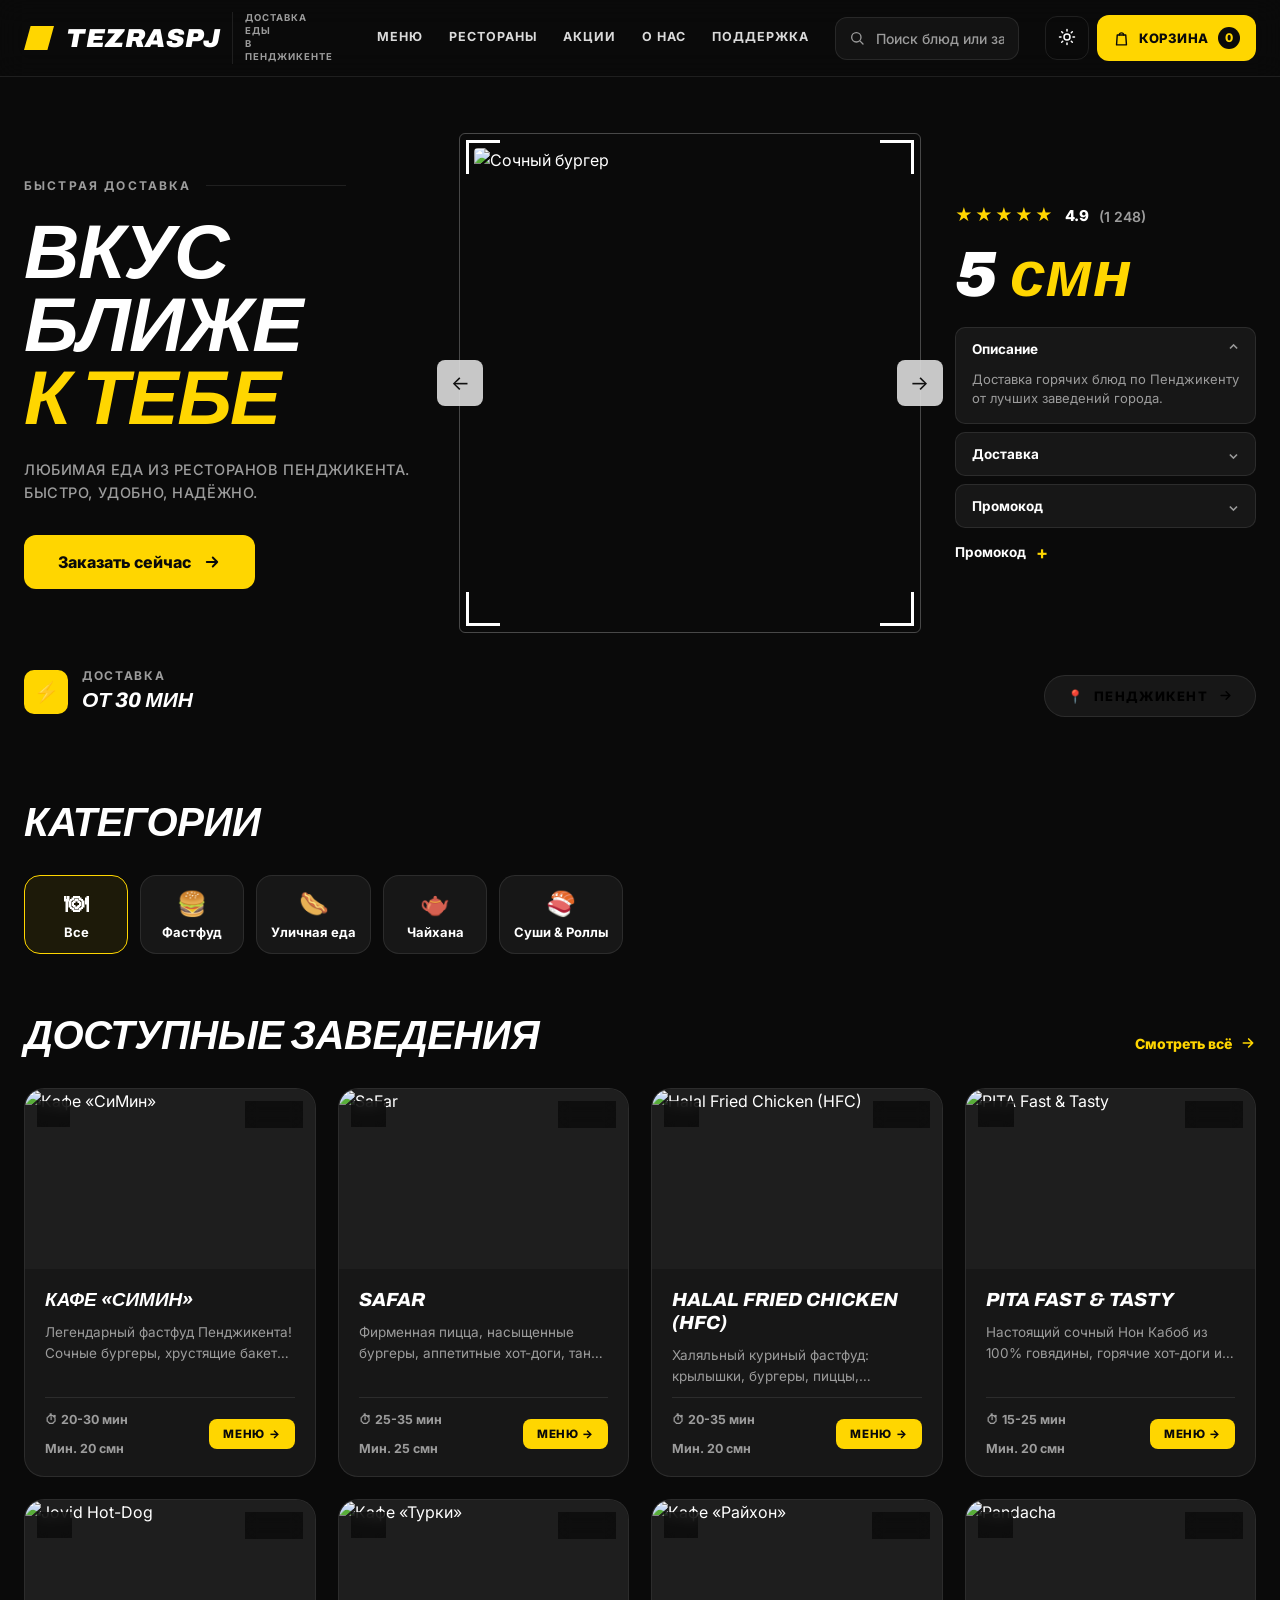
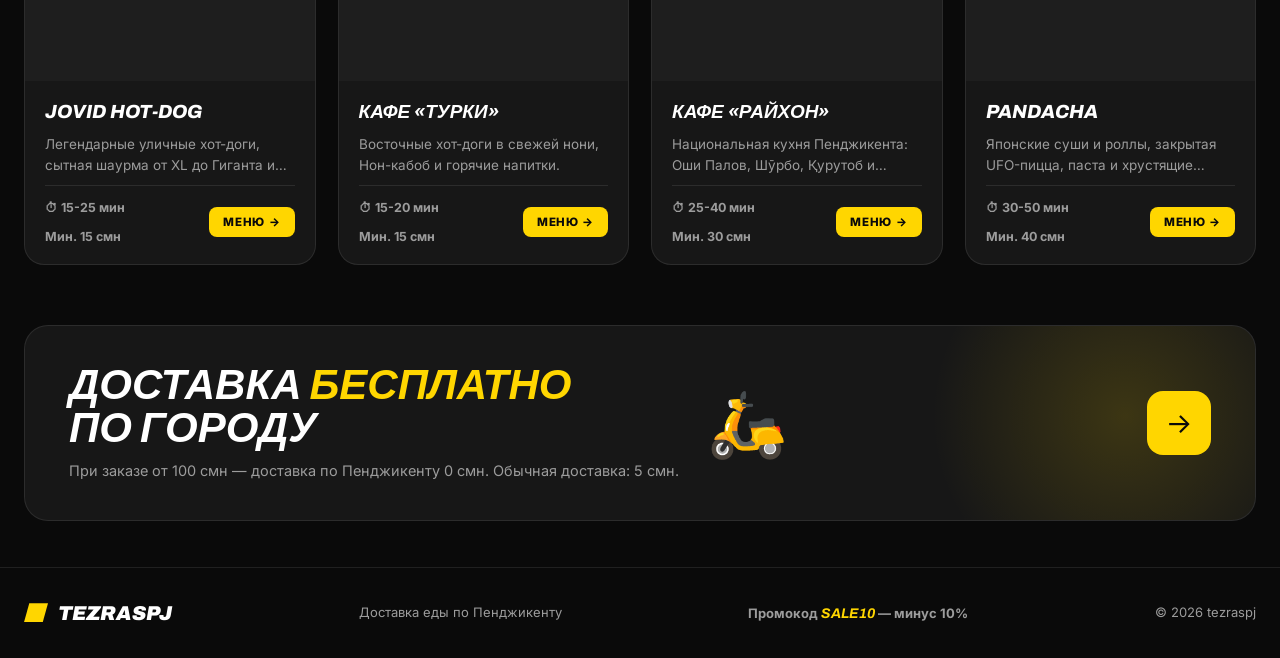
==== public/index.html @ b166ec2a "tezraspj: delivery site (Panjakent), NIMA-style design, cart and WhatsApp checkout" ====
<!DOCTYPE html>
<html lang="ru" class="dark">
<head>
  <meta charset="UTF-8">
  <meta name="viewport" content="width=device-width, initial-scale=1.0">
  <meta name="theme-color" content="#0A0A0A">
  <meta name="description" content="tezraspj — доставка еды в Пенджикенте: фастфуд, шаурма, чайхана, суши. Быстрая доставка на дом.">
  <title>tezraspj — Доставка еды в Пенджикенте</title>
  <link rel="icon" href='data:image/svg+xml,<svg xmlns="http://www.w3.org/2000/svg" viewBox="0 0 100 100"><text y=".9em" font-size="90">🍔</text></svg>'>
  <link rel="preconnect" href="https://fonts.googleapis.com">
  <link rel="preconnect" href="https://fonts.gstatic.com" crossorigin>
  <link href="https://fonts.googleapis.com/css2?family=Archivo:ital,wght@0,600;0,700;1,700;1,800;1,900&family=Inter:wght@400;500;600;700;800&display=swap" rel="stylesheet">
  <style>
    *, *::before, *::after { box-sizing: border-box; margin: 0; padding: 0; }

    :root {
      --bg: #0A0A0A;
      --surface: #131313;
      --card: #171717;
      --card-2: #1E1E1E;
      --text: #FFFFFF;
      --muted: #9C9C9C;
      --line: rgba(255, 255, 255, .09);
      --yellow: #FFD600;
      --yellow-ink: #0A0A0A;
      --header-bg: rgba(10, 10, 10, .9);
      --font-d: 'Archivo', sans-serif;
      --font-b: 'Inter', sans-serif;
      --shadow: 0 24px 50px -30px rgba(0, 0, 0, .9);
    }
    html:not(.dark) {
      --bg: #F2F2F0;
      --surface: #FFFFFF;
      --card: #FFFFFF;
      --card-2: #F4F4F2;
      --text: #0D0D0D;
      --muted: #6A6A6A;
      --line: rgba(10, 10, 10, .12);
      --header-bg: rgba(242, 242, 240, .92);
      --shadow: 0 24px 50px -34px rgba(0, 0, 0, .35);
    }

    html { scroll-behavior: smooth; }
    body {
      background: var(--bg);
      color: var(--text);
      font-family: var(--font-b);
      line-height: 1.5;
      min-height: 100dvh;
      padding-bottom: 76px;
      transition: background-color .3s, color .3s;
    }
    @media (min-width: 761px) { body { padding-bottom: 0; } }
    img { display: block; max-width: 100%; }
    button { font-family: inherit; }
    a { color: inherit; text-decoration: none; }
    .hidden { display: none !important; }
    .container { max-width: 1280px; margin: 0 auto; padding: 0 24px; }
    .no-scrollbar::-webkit-scrollbar { display: none; }
    .no-scrollbar { -ms-overflow-style: none; scrollbar-width: none; }

    @keyframes fadeUp { from { opacity: 0; transform: translateY(16px); } to { opacity: 1; transform: none; } }
    @keyframes bump { 0% { transform: scale(1); } 40% { transform: scale(1.35); } 100% { transform: scale(1); } }
    @keyframes glow { 0%, 100% { opacity: .55; } 50% { opacity: 1; } }
    .anim { animation: fadeUp .5s ease both; animation-delay: var(--d, 0ms); }
    .badge.bump { animation: bump .35s; }
    @media (prefers-reduced-motion: reduce) {
      * { animation: none !important; transition: none !important; }
      html { scroll-behavior: auto; }
    }

    .disp {
      font-family: var(--font-d);
      font-style: italic;
      font-weight: 900;
      text-transform: uppercase;
      letter-spacing: -.02em;
      line-height: .95;
    }
    .yl { color: var(--yellow); }

    /* ---------- Header ---------- */
    .header {
      position: sticky; top: 0; z-index: 40;
      background: var(--header-bg);
      backdrop-filter: blur(14px);
      -webkit-backdrop-filter: blur(14px);
      border-bottom: 1px solid var(--line);
    }
    .header__inner { display: flex; align-items: center; gap: 26px; height: 76px; }
    .logo { display: flex; align-items: center; gap: 12px; cursor: pointer; user-select: none; }
    .logo__mark {
      width: 30px; height: 24px; background: var(--yellow);
      clip-path: polygon(22% 0, 100% 0, 78% 100%, 0 100%);
      flex-shrink: 0;
    }
    .logo__name {
      font-family: var(--font-d); font-style: italic; font-weight: 900;
      font-size: 26px; letter-spacing: .02em; text-transform: uppercase; line-height: 1;
    }
    .logo__tag {
      border-left: 1px solid var(--line); padding-left: 12px;
      font-size: 9.5px; font-weight: 700; text-transform: uppercase;
      letter-spacing: .1em; color: var(--muted); line-height: 1.35; max-width: 130px;
    }
    .nav { display: flex; gap: 26px; margin-left: 18px; }
    .nav a {
      font-size: 12.5px; font-weight: 700; text-transform: uppercase;
      letter-spacing: .08em; color: var(--text); opacity: .85;
      padding: 6px 0; border-bottom: 2px solid transparent; transition: .2s;
      white-space: nowrap;
    }
    .nav a:hover { opacity: 1; color: var(--yellow); border-color: var(--yellow); }
    .header__actions { display: flex; gap: 8px; align-items: center; margin-left: auto; }
    .icon-btn {
      width: 44px; height: 44px; border-radius: 12px;
      background: transparent; border: 1px solid var(--line);
      color: var(--text); display: grid; place-items: center;
      cursor: pointer; transition: border-color .2s, transform .15s, background .2s;
      position: relative;
    }
    .icon-btn:hover { border-color: var(--yellow); }
    .icon-btn:active { transform: scale(.94); }
    .cart-btn {
      display: flex; align-items: center; gap: 9px;
      padding: 12px 16px; border: none; border-radius: 12px;
      background: var(--yellow); color: var(--yellow-ink);
      font: 800 13px var(--font-b); text-transform: uppercase; letter-spacing: .04em;
      cursor: pointer; transition: filter .2s, transform .15s;
    }
    .cart-btn:hover { filter: brightness(1.06); }
    .cart-btn:active { transform: scale(.97); }
    .badge {
      min-width: 22px; height: 22px; padding: 0 6px;
      background: var(--yellow-ink); color: var(--yellow); border-radius: 999px;
      font: 800 12px/22px var(--font-b); text-align: center;
    }
    html:not(.dark) .badge { background: #0A0A0A; color: var(--yellow); }

    .search { position: relative; width: 250px; }
    .search svg { position: absolute; left: 14px; top: 50%; transform: translateY(-50%); color: var(--muted); pointer-events: none; }
    .search input {
      width: 100%; padding: 12px 14px 12px 40px;
      background: var(--surface); border: 1px solid var(--line);
      border-radius: 12px; color: var(--text); font: 500 14px var(--font-b);
      transition: border-color .2s;
    }
    .search input::placeholder { color: var(--muted); }
    .search input:focus { outline: none; border-color: var(--yellow); }

    /* ---------- Hero ---------- */
    .hero { position: relative; padding: 56px 0 30px; overflow: hidden; }
    .hero__grid {
      display: grid; grid-template-columns: 1fr 1.15fr .75fr;
      gap: 34px; align-items: center;
    }
    .hero__label {
      display: flex; align-items: center; gap: 14px;
      font-size: 12px; font-weight: 700; text-transform: uppercase;
      letter-spacing: .18em; color: var(--muted); margin-bottom: 22px;
    }
    .hero__label::after { content: ''; flex: 1; height: 1px; background: var(--line); max-width: 140px; }
    .hero h1 { font-size: clamp(44px, 6vw, 84px); margin-bottom: 22px; }
    .hero__sub {
      color: var(--muted); font-size: 14.5px; font-weight: 500;
      text-transform: uppercase; letter-spacing: .04em; max-width: 420px; line-height: 1.65;
    }
    .btn-main {
      display: inline-flex; align-items: center; gap: 12px;
      margin-top: 30px; padding: 17px 34px; border: none; border-radius: 12px;
      background: var(--yellow); color: var(--yellow-ink);
      font: 800 16px var(--font-b); cursor: pointer;
      transition: filter .2s, transform .15s, gap .2s;
    }
    .btn-main:hover { filter: brightness(1.06); gap: 18px; }
    .btn-main:active { transform: scale(.97); }

    .hero__visual { position: relative; }
    .hero__frame {
      position: relative; border: 1px solid rgba(255, 255, 255, .25);
      border-radius: 6px; padding: 14px;
    }
    html:not(.dark) .hero__frame { border-color: rgba(0, 0, 0, .25); }
    .hero__frame img {
      width: 100%; height: clamp(300px, 42vw, 470px); object-fit: cover;
      border-radius: 4px;
    }
    .hero__frame::before, .hero__frame::after,
    .hero__cross::before, .hero__cross::after {
      content: ''; position: absolute; width: 34px; height: 34px; z-index: 2;
      border: 3px solid #fff;
    }
    .hero__frame::before { top: 6px; left: 6px; border-right: none; border-bottom: none; }
    .hero__frame::after { top: 6px; right: 6px; border-left: none; border-bottom: none; }
    .hero__cross::before { bottom: 6px; left: 6px; border-right: none; border-top: none; }
    .hero__cross::after { bottom: 6px; right: 6px; border-left: none; border-top: none; }
    .hero__arrow {
      position: absolute; top: 50%; transform: translateY(-50%); z-index: 3;
      width: 46px; height: 46px; border-radius: 8px; border: none;
      background: rgba(220, 220, 220, .9); color: #111; font-size: 20px;
      cursor: pointer; display: grid; place-items: center; transition: background .2s;
    }
    .hero__arrow:hover { background: #fff; }
    .hero__arrow.left { left: -23px; }
    .hero__arrow.right { right: -23px; }

    .hero__side { display: flex; flex-direction: column; gap: 14px; }
    .stars { display: flex; align-items: center; gap: 10px; font-weight: 800; font-size: 15px; }
    .stars .s { color: var(--yellow); letter-spacing: 2px; font-size: 17px; }
    .stars .muted { color: var(--muted); font-weight: 600; font-size: 14px; }
    .hero__price { font-family: var(--font-d); font-style: italic; font-weight: 900; font-size: clamp(44px, 5vw, 64px); line-height: 1; }
    .acc { display: flex; flex-direction: column; gap: 8px; margin-top: 6px; }
    .acc details {
      background: var(--card); border: 1px solid var(--line);
      border-radius: 10px; overflow: hidden;
    }
    .acc summary {
      list-style: none; cursor: pointer; padding: 13px 16px;
      font: 700 13.5px var(--font-b); display: flex; justify-content: space-between; align-items: center;
    }
    .acc summary::-webkit-details-marker { display: none; }
    .acc summary::after { content: '⌄'; color: var(--muted); transition: transform .2s; }
    .acc details[open] summary::after { transform: rotate(180deg); }
    .acc details p { padding: 0 16px 14px; color: var(--muted); font-size: 13px; }
    .acc__compare { font: 700 13.5px var(--font-b); display: flex; gap: 10px; align-items: center; color: var(--text); }
    .acc__compare span { color: var(--yellow); font-size: 18px; }

    .hero__meta {
      display: flex; justify-content: space-between; align-items: flex-end;
      gap: 24px; margin-top: 34px; flex-wrap: wrap;
    }
    .hero__delivery { display: flex; align-items: center; gap: 14px; }
    .hero__delivery .bolt {
      width: 44px; height: 44px; border-radius: 10px; background: var(--yellow);
      color: var(--yellow-ink); display: grid; place-items: center; font-size: 20px;
    }
    .hero__delivery b { display: block; font-size: 12px; letter-spacing: .14em; text-transform: uppercase; color: var(--muted); }
    .hero__delivery strong { font-family: var(--font-d); font-style: italic; font-weight: 800; font-size: 21px; text-transform: uppercase; }
    .hero__place {
      display: inline-flex; align-items: center; gap: 10px;
      background: var(--card); border: 1px solid var(--line); border-radius: 999px;
      padding: 12px 22px; font: 800 13px var(--font-b); text-transform: uppercase; letter-spacing: .1em;
      cursor: pointer; transition: border-color .2s;
    }
    .hero__place:hover { border-color: var(--yellow); }
    .hero__place .pin { color: var(--yellow); }

    /* ---------- Section head & chips ---------- */
    .sec-head { display: flex; align-items: baseline; gap: 16px; margin: 46px 0 22px; }
    .sec-head h2 { font-family: var(--font-d); font-style: italic; font-weight: 900; font-size: clamp(26px, 3.4vw, 40px); text-transform: uppercase; letter-spacing: -.01em; }
    .sec-head__all {
      margin-left: auto; color: var(--yellow); font: 800 14px var(--font-b);
      display: inline-flex; gap: 8px; align-items: center; cursor: pointer;
      background: none; border: none; transition: gap .2s;
    }
    .sec-head__all:hover { gap: 14px; }

    .chips { display: flex; gap: 12px; overflow-x: auto; padding-bottom: 6px; margin-bottom: 28px; }
    .chip {
      display: flex; flex-direction: column; align-items: center; gap: 8px;
      min-width: 104px; padding: 16px 14px 13px; border-radius: 16px;
      border: 1.5px solid var(--line); background: var(--card);
      color: var(--text); font: 700 13px var(--font-b);
      white-space: nowrap; cursor: pointer; transition: .2s;
    }
    .chip .ico { font-size: 24px; line-height: 1; filter: grayscale(.2); }
    .chip:hover { border-color: rgba(255, 214, 0, .55); }
    .chip.active { border-color: var(--yellow); background: rgba(255, 214, 0, .08); color: var(--text); }
    .chip.active .ico { filter: none; }

    /* ---------- Grids & cards ---------- */
    .grid {
      display: grid; grid-template-columns: repeat(auto-fill, minmax(280px, 1fr));
      gap: 22px; padding-bottom: 20px;
    }
    .rcard, .mcard {
      background: var(--card); border: 1px solid var(--line);
      border-radius: 20px; overflow: hidden; display: flex; flex-direction: column;
      transition: transform .3s, border-color .3s, box-shadow .3s;
    }
    .rcard { cursor: pointer; }
    .rcard:hover {
      transform: translateY(-6px); border-color: rgba(255, 214, 0, .5);
      box-shadow: var(--shadow);
    }
    .rcard__media { position: relative; aspect-ratio: 16 / 10; overflow: hidden; background: var(--card-2); }
    .rcard__media img { width: 100%; height: 100%; object-fit: cover; transition: transform .6s; }
    .rcard:hover .rcard__media img { transform: scale(1.06); }
    .rcard__index {
      position: absolute; top: 12px; left: 12px;
      background: rgba(10, 10, 10, .8); color: var(--yellow);
      font: 800 11px var(--font-b); padding: 6px 10px; border-radius: 8px;
      backdrop-filter: blur(6px);
    }
    .rcard__rating {
      position: absolute; top: 12px; right: 12px;
      background: rgba(10, 10, 10, .8); color: var(--yellow);
      backdrop-filter: blur(6px); padding: 6px 11px; border-radius: 999px;
      font: 800 12px var(--font-b);
    }
    .rcard__body { padding: 20px; display: flex; flex-direction: column; gap: 10px; flex: 1; }
    .rcard__body h3 { font-family: var(--font-d); font-style: italic; font-weight: 800; font-size: 19px; line-height: 1.2; text-transform: uppercase; }
    .rcard__body p {
      color: var(--muted); font-size: 13.5px; line-height: 1.55;
      display: -webkit-box; -webkit-line-clamp: 2; -webkit-box-orient: vertical; overflow: hidden;
    }
    .rcard__meta {
      margin-top: auto; display: flex; justify-content: space-between;
      align-items: center; gap: 10px; padding-top: 14px; border-top: 1px solid var(--line);
    }
    .rcard__facts { display: flex; gap: 14px; font: 700 12.5px var(--font-b); color: var(--muted); flex-wrap: wrap; }
    .rcard__cta {
      color: var(--yellow-ink); background: var(--yellow);
      font: 800 11.5px var(--font-b); text-transform: uppercase; letter-spacing: .06em;
      padding: 8px 14px; border-radius: 8px; white-space: nowrap;
    }

    /* ---------- Menu view ---------- */
    .back-btn {
      display: inline-flex; gap: 8px; align-items: center;
      background: none; border: none; padding: 26px 0 6px;
      color: var(--yellow); font: 800 13px var(--font-b);
      text-transform: uppercase; letter-spacing: .08em; cursor: pointer; transition: gap .2s;
    }
    .back-btn:hover { gap: 14px; }
    .rhead {
      display: flex; gap: 24px; align-items: center;
      background: var(--card); border: 1px solid var(--line);
      border-radius: 22px; padding: 24px; margin: 16px 0 28px;
    }
    .rhead img { width: 120px; height: 120px; object-fit: cover; border-radius: 16px; flex-shrink: 0; }
    .rhead__label { font: 800 10.5px var(--font-b); text-transform: uppercase; letter-spacing: .18em; color: var(--yellow); }
    .rhead h1 {
      font-family: var(--font-d); font-style: italic; font-weight: 900;
      font-size: clamp(24px, 3.4vw, 40px); text-transform: uppercase;
      margin: 8px 0; line-height: 1.05;
    }
    .rhead p { color: var(--muted); font-size: 14px; max-width: 640px; }
    .rhead__stats { display: flex; gap: 18px; margin-top: 13px; font: 700 13px var(--font-b); color: var(--muted); flex-wrap: wrap; }
    .rhead__stats .star { color: var(--yellow); }

    .mcard__media { aspect-ratio: 4 / 3; overflow: hidden; background: var(--card-2); position: relative; }
    .mcard__media img { width: 100%; height: 100%; object-fit: cover; transition: transform .6s; }
    .mcard:hover .mcard__media img { transform: scale(1.05); }
    .mcard:hover { border-color: rgba(255, 214, 0, .45); }
    .mcard__body { padding: 18px; display: flex; flex-direction: column; gap: 8px; flex: 1; }
    .mcard__body h4 { font: 800 16px/1.3 var(--font-b); }
    .mcard__body > p {
      color: var(--muted); font-size: 13px;
      display: -webkit-box; -webkit-line-clamp: 2; -webkit-box-orient: vertical; overflow: hidden;
    }
    .mcard__row {
      margin-top: auto; display: flex; justify-content: space-between;
      align-items: center; gap: 10px; padding-top: 13px; border-top: 1px solid var(--line);
    }
    .price { font-family: var(--font-d); font-style: italic; font-weight: 900; font-size: 22px; }
    .price i { font-style: normal; font: 700 12px var(--font-b); color: var(--muted); margin-left: 4px; text-transform: lowercase; }
    .btn-add {
      background: var(--yellow); border: none; color: var(--yellow-ink);
      width: 40px; height: 40px; border-radius: 10px;
      font: 800 22px/1 var(--font-b); cursor: pointer; transition: .2s;
      display: grid; place-items: center;
    }
    .btn-add:hover { filter: brightness(1.08); transform: translateY(-2px); }
    .btn-add:active { transform: scale(.94); }

    .empty { grid-column: 1 / -1; text-align: center; padding: 64px 20px; color: var(--muted); }
    .empty span { font-size: 38px; }
    .empty p { font: 800 17px var(--font-b); color: var(--text); margin-top: 10px; }
    .empty small { font-size: 13.5px; }

    /* ---------- Free delivery banner ---------- */
    .free {
      position: relative; overflow: hidden; margin: 40px 0 10px;
      background: var(--card); border: 1px solid var(--line); border-radius: 24px;
      display: flex; align-items: center; gap: 28px;
      padding: 38px 44px;
    }
    .free::after {
      content: ''; position: absolute; right: -80px; top: -120px;
      width: 420px; height: 420px; border-radius: 50%;
      background: radial-gradient(circle, rgba(255, 214, 0, .16), transparent 65%);
      pointer-events: none;
    }
    .free__text { position: relative; z-index: 1; }
    .free__text h3 { font-family: var(--font-d); font-style: italic; font-weight: 900; font-size: clamp(26px, 3.6vw, 42px); text-transform: uppercase; line-height: 1.02; }
    .free__text h3 span { color: var(--yellow); }
    .free__text p { color: var(--muted); font-size: 14.5px; margin-top: 10px; }
    .free__bolt {
      position: relative; z-index: 1; margin-left: auto;
      width: 64px; height: 64px; border-radius: 16px; background: var(--yellow);
      color: var(--yellow-ink); display: grid; place-items: center;
      font-size: 28px; flex-shrink: 0; cursor: pointer; border: none;
      transition: transform .2s, filter .2s;
    }
    .free__bolt:hover { transform: translateX(6px); filter: brightness(1.06); }
    .free__scooter { position: relative; z-index: 1; font-size: 64px; line-height: 1; }

    /* ---------- Footer ---------- */
    .footer { border-top: 1px solid var(--line); margin-top: 46px; }
    .footer__inner { display: flex; justify-content: space-between; align-items: center; gap: 18px; flex-wrap: wrap; padding: 30px 24px; }
    .footer__logo { display: flex; align-items: center; gap: 10px; font-family: var(--font-d); font-style: italic; font-weight: 900; font-size: 20px; text-transform: uppercase; }
    .footer__logo .logo__mark { width: 24px; height: 19px; }
    .footer p, .footer__copy { color: var(--muted); font-size: 13px; }
    .footer__promo { font: 700 13px var(--font-b); color: var(--muted); }
    .footer__promo b { color: var(--yellow); font-family: var(--font-d); font-style: italic; font-size: 14px; }

    /* ---------- Bottom nav (mobile) ---------- */
    .bnav {
      position: fixed; bottom: 0; left: 0; right: 0; z-index: 45;
      display: none; background: var(--header-bg);
      backdrop-filter: blur(14px); -webkit-backdrop-filter: blur(14px);
      border-top: 1px solid var(--line);
      padding: 8px 6px calc(10px + env(safe-area-inset-bottom));
    }
    .bnav__item {
      flex: 1; display: flex; flex-direction: column; align-items: center; gap: 4px;
      background: none; border: none; color: var(--muted);
      font: 700 10.5px var(--font-b); cursor: pointer; padding: 4px 0;
      transition: color .2s;
    }
    .bnav__item svg { width: 22px; height: 22px; }
    .bnav__item.active, .bnav__item:hover { color: var(--yellow); }
    @media (max-width: 760px) { .bnav { display: flex; } }

    /* ---------- Cart ---------- */
    .overlay {
      position: fixed; inset: 0; z-index: 50;
      background: rgba(0, 0, 0, .65); backdrop-filter: blur(3px);
      opacity: 0; pointer-events: none; transition: opacity .3s;
    }
    .overlay.open { opacity: 1; pointer-events: auto; }
    .cart {
      position: fixed; top: 0; right: 0; z-index: 60;
      width: min(440px, 100%); height: 100dvh;
      background: var(--surface); border-left: 1px solid var(--line);
      transform: translateX(100%); transition: transform .38s cubic-bezier(.4, 0, .2, 1);
      display: flex; flex-direction: column;
    }
    .cart.open { transform: translateX(0); }
    .cart__head {
      display: flex; justify-content: space-between; align-items: center;
      padding: 20px 22px; border-bottom: 1px solid var(--line);
    }
    .cart__head h3 { font-family: var(--font-d); font-style: italic; font-weight: 900; font-size: 17px; text-transform: uppercase; }
    .cart__head h3 span { color: var(--yellow); }
    .cart__items {
      flex: 1; min-height: 0; overflow-y: auto; overscroll-behavior: contain;
      padding: 18px 22px; display: flex; flex-direction: column; gap: 12px;
    }
    .citem {
      display: flex; gap: 12px; align-items: center;
      background: var(--card); border: 1px solid var(--line);
      border-radius: 14px; padding: 10px;
    }
    .citem img { width: 54px; height: 54px; border-radius: 10px; object-fit: cover; }
    .citem__info { flex: 1; min-width: 0; }
    .citem__info h5 {
      font: 800 13.5px/1.3 var(--font-b);
      display: -webkit-box; -webkit-line-clamp: 2; -webkit-box-orient: vertical; overflow: hidden;
    }
    .citem__price { display: block; color: var(--yellow); font: 800 13px var(--font-b); margin-top: 4px; }
    .qty {
      display: flex; align-items: center; gap: 4px;
      background: var(--bg); border: 1px solid var(--line);
      border-radius: 999px; padding: 4px; flex-shrink: 0;
    }
    .qty button {
      width: 27px; height: 27px; border: none; border-radius: 50%;
      background: transparent; color: var(--text);
      font: 800 16px var(--font-b); cursor: pointer; transition: .15s;
    }
    .qty button:hover { background: var(--yellow); color: var(--yellow-ink); }
    .qty span { min-width: 18px; text-align: center; font: 800 13px var(--font-b); }
    .cart__empty { text-align: center; padding: 56px 20px; color: var(--muted); margin: auto; }
    .cart__empty span { font-size: 40px; }
    .cart__empty p { font: 800 16px var(--font-b); color: var(--text); margin-top: 10px; }
    .cart__empty small { font-size: 13px; }

    .cart__foot {
      border-top: 1px solid var(--line); background: var(--card);
      padding: 18px 22px 22px; display: flex; flex-direction: column; gap: 12px;
      max-height: 62%; overflow-y: auto;
    }
    .label-h { font: 800 10.5px var(--font-b); text-transform: uppercase; letter-spacing: .14em; color: var(--muted); }
    .field {
      width: 100%; padding: 12px 14px;
      background: var(--bg); border: 1px solid var(--line); border-radius: 12px;
      color: var(--text); font: 500 14px var(--font-b); transition: border-color .2s;
    }
    .field::placeholder { color: var(--muted); }
    .field:focus { outline: none; border-color: var(--yellow); }
    .form { display: flex; flex-direction: column; gap: 8px; }
    .promo { display: flex; gap: 8px; }
    .promo .field { flex: 1; text-transform: uppercase; font-family: ui-monospace, Menlo, monospace; font-size: 13px; }
    .promo button {
      background: var(--yellow); border: none; color: var(--yellow-ink);
      padding: 12px 16px; border-radius: 12px;
      font: 800 13px var(--font-b); cursor: pointer; transition: filter .2s;
    }
    .promo button:hover { filter: brightness(1.08); }
    .totals { display: flex; flex-direction: column; gap: 8px; font-size: 14px; }
    .totals__row { display: flex; justify-content: space-between; color: var(--muted); }
    .totals__row b { color: var(--text); font-weight: 800; }
    .totals__row.discount { display: none; color: #2FBF71; }
    .totals__row.discount.show { display: flex; }
    .totals__row.discount b { color: #2FBF71; }
    .totals__row.grand {
      border-top: 1px solid var(--line); padding-top: 11px;
      font-weight: 800; color: var(--text); font-size: 15.5px; align-items: center;
    }
    .totals__row.grand b { color: var(--yellow); font-family: var(--font-d); font-style: italic; font-size: 19px; }
    .btn-wa {
      width: 100%; background: var(--yellow); color: var(--yellow-ink); border: none;
      padding: 16px; border-radius: 14px;
      font: 800 15px var(--font-b); display: flex; gap: 10px;
      align-items: center; justify-content: center; cursor: pointer;
      transition: filter .2s, transform .15s;
    }
    .btn-wa:hover { filter: brightness(1.06); }
    .btn-wa:active { transform: scale(.98); }

    /* ---------- Responsive ---------- */
    @media (max-width: 1100px) {
      .nav { display: none; }
      .hero__grid { grid-template-columns: 1fr 1fr; }
      .hero__side { grid-column: 1 / -1; flex-direction: row; flex-wrap: wrap; align-items: center; }
      .hero__side .acc { flex: 1; min-width: 280px; }
    }
    @media (max-width: 860px) {
      .logo__tag { display: none; }
      .search { width: auto; flex: 1; }
      .hero__grid { grid-template-columns: 1fr; }
      .hero { padding-top: 36px; }
      .hero__side { flex-direction: column; align-items: stretch; }
      .hero__arrow.left { left: 8px; }
      .hero__arrow.right { right: 8px; }
    }
    @media (max-width: 760px) {
      .header__inner { flex-wrap: wrap; height: auto; padding: 12px 0; row-gap: 10px; gap: 12px; }
      .search { order: 3; flex: 1 1 100%; width: 100%; }
      .cart-label { display: none; }
      .rhead { flex-direction: column; align-items: flex-start; gap: 16px; padding: 18px; }
      .rhead img { width: 84px; height: 84px; }
      .free { flex-direction: column; align-items: flex-start; padding: 28px 24px; gap: 18px; }
      .free__bolt { margin-left: 0; }
      .free__scooter { display: none; }
      .footer__inner { flex-direction: column; align-items: flex-start; }
    }
    @media (max-width: 480px) {
      .grid { grid-template-columns: 1fr; }
      .container { padding: 0 16px; }
      .hero h1 { font-size: 42px; }
    }
  </style>
</head>
<body>

  <!-- Header -->
  <header class="header">
    <div class="container header__inner">
      <div class="logo" onclick="showRestaurantsView()" role="button" tabindex="0"
           onkeydown="if(event.key==='Enter')showRestaurantsView()">
        <span class="logo__mark"></span>
        <span class="logo__name">tezraspj</span>
        <span class="logo__tag">Доставка еды<br>в Пенджикенте</span>
      </div>

      <nav class="nav">
        <a href="#secRestaurants" onclick="showRestaurantsView()">Меню</a>
        <a href="#secRestaurants" onclick="showRestaurantsView()">Рестораны</a>
        <a href="#secFree">Акции</a>
        <a href="#footer">О нас</a>
        <a href="#footer">Поддержка</a>
      </nav>

      <div class="search">
        <svg viewBox="0 0 24 24" width="16" height="16" fill="none" stroke="currentColor" stroke-width="2" stroke-linecap="round"><circle cx="11" cy="11" r="7"/><path d="M21 21l-4.3-4.3"/></svg>
        <input type="text" id="searchInput" oninput="handleSearch()" placeholder="Поиск блюд или заведений..." aria-label="Поиск">
      </div>

      <div class="header__actions">
        <button class="icon-btn" onclick="toggleDarkMode()" aria-label="Сменить тему" id="themeBtn">
          <span id="themeIcon"><svg viewBox="0 0 24 24" width="18" height="18" fill="none" stroke="currentColor" stroke-width="2" stroke-linecap="round"><circle cx="12" cy="12" r="4"/><path d="M12 2v2M12 20v2M4.9 4.9l1.4 1.4M17.7 17.7l1.4 1.4M2 12h2M20 12h2M4.9 19.1l1.4-1.4M17.7 6.3l1.4-1.4"/></svg></span>
        </button>
        <button class="cart-btn" onclick="toggleCartSidebar()" aria-label="Корзина">
          <svg viewBox="0 0 24 24" width="17" height="17" fill="none" stroke="currentColor" stroke-width="2" stroke-linecap="round" stroke-linejoin="round"><path d="M6 7h12l1 14H5L6 7z"/><path d="M9 7a3 3 0 016 0"/></svg>
          <span class="cart-label">Корзина</span>
          <span class="badge" id="cartCountBadge">0</span>
        </button>
      </div>
    </div>
  </header>

  <main class="container">

    <!-- RESTAURANTS LIST VIEW -->
    <div id="restaurantsView">

      <section class="hero">
        <div class="hero__grid">
          <div class="hero__text">
            <div class="hero__label">Быстрая доставка</div>
            <h1 class="disp">Вкус<br>ближе<br><span class="yl">к тебе</span></h1>
            <p class="hero__sub">Любимая еда из ресторанов Пенджикента. Быстро, удобно, надёжно.</p>
            <button class="btn-main" onclick="showRestaurantsView(); document.getElementById('secRestaurants').scrollIntoView({behavior:'smooth'})">
              Заказать сейчас
              <svg viewBox="0 0 24 24" width="18" height="18" fill="none" stroke="currentColor" stroke-width="2.5" stroke-linecap="round" stroke-linejoin="round"><path d="M5 12h14M13 6l6 6-6 6"/></svg>
            </button>
          </div>

          <div class="hero__visual">
            <div class="hero__frame">
              <span class="hero__cross"></span>
              <img src="https://images.unsplash.com/photo-1568901346375-23c9450c58cd?auto=format&fit=crop&w=900&q=80" alt="Сочный бургер">
              <button class="hero__arrow left" aria-label="Назад" onclick="document.getElementById('secRestaurants').scrollIntoView({behavior:'smooth'})">←</button>
              <button class="hero__arrow right" aria-label="Вперёд" onclick="document.getElementById('secRestaurants').scrollIntoView({behavior:'smooth'})">→</button>
            </div>
          </div>

          <div class="hero__side">
            <div class="stars">
              <span class="s">★★★★★</span> 4.9 <span class="muted">(1 248)</span>
            </div>
            <div class="hero__price">5 <span class="yl">смн</span></div>
            <div class="acc">
              <details open>
                <summary>Описание</summary>
                <p>Доставка горячих блюд по Пенджикенту от лучших заведений города.</p>
              </details>
              <details>
                <summary>Доставка</summary>
                <p>По городу — 5 смн. Время в пути 20–35 минут.</p>
              </details>
              <details>
                <summary>Промокод</summary>
                <p>SALE10 — скидка 10% на весь заказ.</p>
              </details>
            </div>
            <div class="acc__compare">Промокод <span>+</span></div>
          </div>
        </div>

        <div class="hero__meta">
          <div class="hero__delivery">
            <span class="bolt">⚡</span>
            <span>
              <b>Доставка</b>
              <strong>от 30 мин</strong>
            </span>
          </div>
          <button class="hero__place" onclick="document.getElementById('secRestaurants').scrollIntoView({behavior:'smooth'})">
            <span class="pin">📍</span> Пенджикент
            <svg viewBox="0 0 24 24" width="15" height="15" fill="none" stroke="currentColor" stroke-width="2.5" stroke-linecap="round" stroke-linejoin="round"><path d="M5 12h14M13 6l6 6-6 6"/></svg>
          </button>
        </div>
      </section>

      <div class="sec-head" id="secRestaurants">
        <h2>Категории</h2>
      </div>

      <div class="chips no-scrollbar">
        <button class="chip rest-cat-btn active" onclick="filterRestaurants('all', this)"><span class="ico">🍽</span>Все</button>
        <button class="chip rest-cat-btn" onclick="filterRestaurants('fastfood', this)"><span class="ico">🍔</span>Фастфуд</button>
        <button class="chip rest-cat-btn" onclick="filterRestaurants('streetfood', this)"><span class="ico">🌭</span>Уличная еда</button>
        <button class="chip rest-cat-btn" onclick="filterRestaurants('chaihona', this)"><span class="ico">🫖</span>Чайхана</button>
        <button class="chip rest-cat-btn" onclick="filterRestaurants('sushi', this)"><span class="ico">🍣</span>Суши &amp; Роллы</button>
      </div>

      <div class="sec-head">
        <h2>Доступные заведения</h2>
        <button class="sec-head__all" onclick="filterRestaurants('all', document.querySelector('.rest-cat-btn'))">
          Смотреть всё
          <svg viewBox="0 0 24 24" width="16" height="16" fill="none" stroke="currentColor" stroke-width="2.5" stroke-linecap="round" stroke-linejoin="round"><path d="M5 12h14M13 6l6 6-6 6"/></svg>
        </button>
      </div>

      <div id="restaurantsGrid" class="grid">
        <!-- JS rendered -->
      </div>

      <section class="free" id="secFree">
        <div class="free__text">
          <h3>Доставка <span>бесплатно</span><br>по городу</h3>
          <p>При заказе от 100 смн — доставка по Пенджикенту 0 смн. Обычная доставка: 5 смн.</p>
        </div>
        <span class="free__scooter">🛵</span>
        <button class="free__bolt" onclick="document.getElementById('secRestaurants').scrollIntoView({behavior:'smooth'})" aria-label="К заведениям">→</button>
      </section>
    </div>

    <!-- RESTAURANT MENU VIEW -->
    <div id="menuView" class="hidden">
      <button onclick="showRestaurantsView()" class="back-btn">← Назад к выбору заведений</button>

      <div id="restaurantHeader" class="rhead">
        <!-- JS rendered -->
      </div>

      <div id="menuCategoryFilter" class="chips no-scrollbar">
        <!-- JS rendered -->
      </div>

      <div id="menuGrid" class="grid">
        <!-- JS rendered -->
      </div>
    </div>

  </main>

  <!-- Footer -->
  <footer class="footer" id="footer">
    <div class="container footer__inner">
      <div class="footer__logo"><span class="logo__mark"></span> tezraspj</div>
      <p>Доставка еды по Пенджикенту</p>
      <div class="footer__promo">Промокод <b>SALE10</b> — минус 10%</div>
      <div class="footer__copy">© 2026 tezraspj</div>
    </div>
  </footer>

  <!-- Bottom nav (mobile) -->
  <nav class="bnav">
    <button class="bnav__item active" onclick="showRestaurantsView()">
      <svg viewBox="0 0 24 24" fill="none" stroke="currentColor" stroke-width="2" stroke-linecap="round" stroke-linejoin="round"><path d="M3 10.5L12 3l9 7.5V21a1 1 0 01-1 1h-5v-7h-6v7H4a1 1 0 01-1-1z"/></svg>
      Главная
    </button>
    <button class="bnav__item" onclick="showRestaurantsView(); document.getElementById('secRestaurants').scrollIntoView({behavior:'smooth'})">
      <svg viewBox="0 0 24 24" fill="none" stroke="currentColor" stroke-width="2" stroke-linecap="round" stroke-linejoin="round"><rect x="3" y="3" width="7" height="7" rx="1.5"/><rect x="14" y="3" width="7" height="7" rx="1.5"/><rect x="3" y="14" width="7" height="7" rx="1.5"/><rect x="14" y="14" width="7" height="7" rx="1.5"/></svg>
      Каталог
    </button>
    <button class="bnav__item" onclick="toggleCartSidebar()">
      <svg viewBox="0 0 24 24" fill="none" stroke="currentColor" stroke-width="2" stroke-linecap="round" stroke-linejoin="round"><path d="M6 7h12l1 14H5L6 7z"/><path d="M9 7a3 3 0 016 0"/></svg>
      Заказы
    </button>
    <button class="bnav__item" onclick="window.scrollTo({top:0,behavior:'smooth'})">
      <svg viewBox="0 0 24 24" fill="none" stroke="currentColor" stroke-width="2" stroke-linecap="round" stroke-linejoin="round"><path d="M12 19V5M6 11l6-6 6 6"/></svg>
      Наверх
    </button>
  </nav>

  <!-- Cart -->
  <div class="overlay" id="cartOverlay" onclick="toggleCartSidebar()"></div>
  <aside class="cart" id="cartSidebar" aria-label="Корзина">
    <div class="cart__head">
      <h3>Ваш <span>заказ</span></h3>
      <button class="icon-btn" onclick="toggleCartSidebar()" aria-label="Закрыть корзину">✕</button>
    </div>

    <div id="cartItemsList" class="cart__items">
      <!-- Dynamic cart items -->
    </div>

    <div class="cart__foot">
      <div class="form">
        <span class="label-h">Данные доставки (Пенджикент)</span>
        <input type="text" id="clientName" class="field" placeholder="Ваше имя *">
        <input type="tel" id="clientPhone" class="field" placeholder="Номер телефона *">
        <input type="text" id="clientAddress" class="field" placeholder="Адрес (Улица, дом, ориентир) *">
        <input type="text" id="clientComment" class="field" placeholder="Комментарий к заказу">
      </div>

      <div class="promo">
        <input type="text" id="promoCodeInput" class="field" placeholder="Промокод (SALE10)">
        <button onclick="applyPromoCode()">Применить</button>
      </div>

      <div class="totals">
        <div class="totals__row"><span>Сумма товаров:</span><b id="cartSubtotal">0 смн</b></div>
        <div class="totals__row"><span>Доставка по городу:</span><b id="cartDeliveryFee">5 смн</b></div>
        <div class="totals__row discount" id="discountRow"><span>Скидка:</span><b id="cartDiscount">-0 смн</b></div>
        <div class="totals__row grand"><span>Итого к оплате:</span><b id="cartTotal">5 смн</b></div>
      </div>

      <button class="btn-wa" onclick="checkoutWhatsApp()">
        <svg viewBox="0 0 24 24" width="20" height="20" fill="currentColor"><path d="M17.472 14.382c-.297-.149-1.758-.867-2.03-.967-.273-.099-.471-.148-.67.15-.197.297-.767.966-.94 1.164-.173.199-.347.223-.644.075-.297-.15-1.255-.463-2.39-1.475-.883-.788-1.48-1.761-1.653-2.059-.173-.297-.018-.458.13-.606.134-.133.298-.347.446-.52.149-.174.198-.298.298-.497.099-.198.05-.371-.025-.52-.075-.149-.669-1.612-.916-2.207-.242-.579-.487-.5-.669-.51-.173-.008-.371-.01-.57-.01-.198 0-.52.074-.792.372-.272.297-1.04 1.016-1.04 2.479 0 1.462 1.065 2.875 1.213 3.074.149.198 2.096 3.2 5.077 4.487.709.306 1.262.489 1.694.625.712.227 1.36.195 1.871.118.571-.085 1.758-.719 2.006-1.413.248-.694.248-1.289.173-1.413-.074-.124-.272-.198-.57-.347m-5.421 7.403h-.004a9.87 9.87 0 01-5.031-1.378l-.361-.214-3.741.982.998-3.648-.235-.374a9.86 9.86 0 01-1.51-5.26c.001-5.45 4.436-9.884 9.888-9.884 2.64 0 5.122 1.03 6.988 2.898a9.825 9.825 0 012.893 6.994c-.003 5.45-4.437 9.884-9.885 9.884m8.413-18.297A11.815 11.815 0 0012.05 0C5.495 0 .16 5.335.157 11.892c0 2.096.547 4.142 1.588 5.945L.057 24l6.305-1.654a11.882 11.882 0 005.683 1.448h.005c6.554 0 11.89-5.335 11.893-11.893a11.821 11.821 0 00-3.48-8.413z"/></svg>
        Заказать через WhatsApp
      </button>
    </div>
  </aside>

  <script>
    // System Data with FULL menu items for ALL restaurants without truncation
        const restaurants = [
      // 1. ФАСТФУД
      {
        id: 'simin',
        name: 'Кафе «СиМин»',
        category: 'fastfood',
        rating: '4.9',
        deliveryTime: '20-30 мин',
        minOrder: '20 смн',
        image: 'https://images.unsplash.com/photo-1550547660-d9450f859349?auto=format&fit=crop&w=800&q=80',
        description: 'Легендарный фастфуд Пенджикента! Сочные бургеры, хрустящие бакеты и комбо-наборы.',
        menu: [
          // Бургеры
          { id: 'sim-1', name: 'Шеф Бургер', category: 'Бургеры', price: 26, image: 'https://images.unsplash.com/photo-1568901346375-23c9450c58cd?auto=format&fit=crop&w=600&q=80', description: 'Фирменный бургер с куриным филе, томатами и зеленью.' },
          { id: 'sim-2', name: 'Гамбургер', category: 'Бургеры', price: 20, image: 'https://images.unsplash.com/photo-1571091718767-18b5b1457add?auto=format&fit=crop&w=600&q=80', description: 'Классическая котлета, маринованные огурцы и соус.' },
          { id: 'sim-3', name: 'Big-Бургер', category: 'Бургеры', price: 22, image: 'https://images.unsplash.com/photo-1586190848861-99aa4a171e90?auto=format&fit=crop&w=600&q=80', description: 'Увеличенный бургер с двойным соусом.' },
          { id: 'sim-4', name: 'ЧиКеН Бургер куриный', category: 'Бургеры', price: 24, image: 'https://images.unsplash.com/photo-1615297928064-24977384d0da?auto=format&fit=crop&w=600&q=80', description: 'Сочная куриная котлета, салат и свежие томаты.' },
          { id: 'sim-5', name: 'ЧизБургер', category: 'Бургеры', price: 25, image: 'https://images.unsplash.com/photo-1534790566855-4cb788d389ec?auto=format&fit=crop&w=600&q=80', description: 'Сочный бургер с нежным расплавленным сыром Чеддер.' },
          { id: 'sim-6', name: 'Даблю Бургер', category: 'Бургеры', price: 30, image: 'https://images.unsplash.com/photo-1586190848861-99aa4a171e90?auto=format&fit=crop&w=600&q=80', description: 'Двойная котлета, сыр и фирменный соус.' },
          { id: 'sim-7', name: 'Большой Бургер', category: 'Бургеры', price: 50, image: 'https://images.unsplash.com/photo-1572802419224-296b0aeee0d9?auto=format&fit=crop&w=600&q=80', description: 'Гигантский бургер для сытного перекуса.' },
          // Баскеты
          { id: 'sim-8', name: 'Баскет СиМин (1 кг)', category: 'Баскеты', price: 98, image: 'https://images.unsplash.com/photo-1626082927389-6cd097cdc6ec?auto=format&fit=crop&w=600&q=80', description: 'Микс куриных крыльев, голеней и стрипсов весом 1 кг.' },
          { id: 'sim-9', name: 'Баскет Нагетцы (1 кг)', category: 'Баскеты', price: 95, image: 'https://images.unsplash.com/photo-1562967914-608f82629710?auto=format&fit=crop&w=600&q=80', description: '1 килограмм хрустящих горячих наггетсов.' },
          { id: 'sim-10', name: 'Баскет Голен (1 кг)', category: 'Баскеты', price: 88, image: 'https://images.unsplash.com/photo-1527477396000-e27163b481c2?auto=format&fit=crop&w=600&q=80', description: 'Сочные обжаренные куриные голени весом 1 кг.' },
          { id: 'sim-11', name: 'Баскет Крылышки (1 кг)', category: 'Баскеты', price: 94, image: 'https://images.unsplash.com/photo-1567620832903-9fc6debc209f?auto=format&fit=crop&w=600&q=80', description: '1 кг легендарных острых крылышек СиМин.' },
          // Комбо
          { id: 'sim-12', name: 'Комбо 3х1', category: 'Комбо', price: 35, image: 'https://images.unsplash.com/photo-1610440042657-612c34d95e9f?auto=format&fit=crop&w=600&q=80', description: 'Бургер + Картофель Фри + Напиток.' },
          { id: 'sim-13', name: 'Комбо 4х1', category: 'Комбо', price: 30, image: 'https://images.unsplash.com/photo-1594212699903-ec8a3eca50f6?auto=format&fit=crop&w=600&q=80', description: 'Твистер + Картофель Фри + Соус + Напиток.' },
          { id: 'sim-14', name: 'Комбо 5х1', category: 'Комбо', price: 38, image: 'https://images.unsplash.com/photo-1561758033-d89a9ad46330?auto=format&fit=crop&w=600&q=80', description: 'Стрипсы/Крылышки + Фри + Соус + Напиток.' },
          // Закуски
          { id: 'sim-15', name: 'Твистер', category: 'Закуски', price: 22, image: 'https://images.unsplash.com/photo-1626700051175-6818013e1d4f?auto=format&fit=crop&w=600&q=80', description: 'Куриные стрипсы с овощами в лаваше.' },
          { id: 'sim-16', name: 'Сэндвич большой бо қази', category: 'Закуски', price: 23, image: 'https://images.unsplash.com/photo-1509722747041-616f39b57569?auto=format&fit=crop&w=600&q=80', description: 'Сэндвич с добавлением таджикского казы.' },
          { id: 'sim-17', name: 'Хот-дог НАЧО', category: 'Закуски', price: 15, image: 'https://images.unsplash.com/photo-1619740455993-9e612b1af08a?auto=format&fit=crop&w=600&q=80', description: 'Хот-дог с хрустящими начос.' },
          { id: 'sim-18', name: 'Картошка Фри', category: 'Закуски', price: 8, image: 'https://images.unsplash.com/photo-1573080496219-bb080dd4f877?auto=format&fit=crop&w=600&q=80', description: 'Хрустящая золотистая картошка фри.' },
          // Напитки
          { id: 'sim-19', name: 'Напитки 0.5 л', category: 'Напитки', price: 6, image: 'https://images.unsplash.com/photo-1622483767028-3f66f32aef97?auto=format&fit=crop&w=600&q=80', description: 'Coca-Cola, Fanta, Sprite или RC Cola.' }
        ]
      },
      {
        id: 'safar',
        name: 'SaFar',
        category: 'fastfood',
        rating: '4.8',
        deliveryTime: '25-35 мин',
        minOrder: '25 смн',
        image: 'https://images.unsplash.com/photo-1513104890138-7c749659a591?auto=format&fit=crop&w=800&q=80',
        description: 'Фирменная пицца, насыщенные бургеры, аппетитные хот-доги, тан туни и баскеты.',
        menu: [
          // Пиццы
          { id: 'saf-p1', name: 'Пицца Маргарита (30см)', category: 'Пицца', price: 55, image: 'https://images.unsplash.com/photo-1604382354936-07c5d9983bd3?auto=format&fit=crop&w=600&q=80', description: 'Соус маринара, сыр моцарелла, томаты, базилик, орегано.' },
          { id: 'saf-p2', name: 'Пицца Маргарита (35см)', category: 'Пицца', price: 65, image: 'https://images.unsplash.com/photo-1604382354936-07c5d9983bd3?auto=format&fit=crop&w=600&q=80', description: 'Соус маринара, сыр моцарелла, томаты, базилик.' },
          { id: 'saf-p3', name: 'Пицца Маргарита (40см)', category: 'Пицца', price: 75, image: 'https://images.unsplash.com/photo-1604382354936-07c5d9983bd3?auto=format&fit=crop&w=600&q=80', description: 'Соус маринара, сыр моцарелла, томаты, базилик.' },
          { id: 'saf-p4', name: 'Пицца Маргарита (50см)', category: 'Пицца', price: 90, image: 'https://images.unsplash.com/photo-1604382354936-07c5d9983bd3?auto=format&fit=crop&w=600&q=80', description: 'Огромная Маргарита 50см.' },
          { id: 'saf-p5', name: 'Пицца Гавайская (30см)', category: 'Пицца', price: 55, image: 'https://images.unsplash.com/photo-1565299624946-b28f40a0ae38?auto=format&fit=crop&w=600&q=80', description: 'Соус маринара, моцарелла, куриная ветчина, ананас.' },
          { id: 'saf-p6', name: 'Пицца Гавайская (50см)', category: 'Пицца', price: 100, image: 'https://images.unsplash.com/photo-1565299624946-b28f40a0ae38?auto=format&fit=crop&w=600&q=80', description: 'Гавайская пицца размера 50см.' },
          { id: 'saf-p7', name: 'Пицца Курица Грибы (30см)', category: 'Пицца', price: 55, image: 'https://images.unsplash.com/photo-1571407970349-bc81e7e96d47?auto=format&fit=crop&w=600&q=80', description: 'Куриное филе, грибы, сыр моцарелла, орегано.' },
          { id: 'saf-p8', name: 'Пицца Курица Грибы (50см)', category: 'Пицца', price: 100, image: 'https://images.unsplash.com/photo-1571407970349-bc81e7e96d47?auto=format&fit=crop&w=600&q=80', description: 'Пицца Курица Грибы 50см.' },
          { id: 'saf-p9', name: 'Пицца Пеперони (30см)', category: 'Пицца', price: 55, image: 'https://images.unsplash.com/photo-1628840042765-356cda07504e?auto=format&fit=crop&w=600&q=80', description: 'Салями пеперони, соус маринара, сыр моцарелла.' },
          { id: 'saf-p10', name: 'Пицца Пеперони (50см)', category: 'Пицца', price: 100, image: 'https://images.unsplash.com/photo-1628840042765-356cda07504e?auto=format&fit=crop&w=600&q=80', description: 'Гигантская Пеперони 50см.' },
          { id: 'saf-p11', name: 'Пицца 4 Сезона (30см)', category: 'Пицца', price: 55, image: 'https://images.unsplash.com/photo-1574071318508-1cdbab80d002?auto=format&fit=crop&w=600&q=80', description: 'Соус альфредо, маринара, пеперони, грибы, курица, томаты.' },
          { id: 'saf-p12', name: 'Пицца 4 Сезона (50см)', category: 'Пицца', price: 100, image: 'https://images.unsplash.com/photo-1574071318508-1cdbab80d002?auto=format&fit=crop&w=600&q=80', description: 'Пицца 4 Сезона 50см.' },
          { id: 'saf-p13', name: 'Пицца Нурона (30см)', category: 'Пицца', price: 55, image: 'https://images.unsplash.com/photo-1513104890138-7c749659a591?auto=format&fit=crop&w=600&q=80', description: 'Соус маринара, моцарелла, сосиска полуканадская, картофель фри.' },
          { id: 'saf-p14', name: 'SaFar фирменный (50см)', category: 'Пицца', price: 100, image: 'https://images.unsplash.com/photo-1513104890138-7c749659a591?auto=format&fit=crop&w=600&q=80', description: 'Фирменный состав: альфредо, чеддер, курица, салями, грибы, говядина, ананас.' },
          { id: 'saf-p15', name: 'Домашний Ассорти (30см)', category: 'Пицца', price: 60, image: 'https://images.unsplash.com/photo-1513104890138-7c749659a591?auto=format&fit=crop&w=600&q=80', description: 'Салями, филе куриное, грибы, томаты, говядина, перец, лук.' },
          { id: 'saf-p16', name: 'Кальцоне Буррак (30см)', category: 'Пицца', price: 55, image: 'https://images.unsplash.com/photo-1534308983496-4fabb1a015ee?auto=format&fit=crop&w=600&q=80', description: 'Закрытая пицца кальцоне с куриной ветчиной, салатом и пармезаном.' },
          { id: 'saf-p17', name: 'Пицца 4 сыра (30см)', category: 'Пицца', price: 55, image: 'https://images.unsplash.com/photo-1573821663912-569905455b1c?auto=format&fit=crop&w=600&q=80', description: 'Моцарелла, голландский, чеддер, пармезан.' },
          { id: 'saf-p18', name: 'Пицца Мясная (30см)', category: 'Пицца', price: 55, image: 'https://images.unsplash.com/photo-1534308983496-4fabb1a015ee?auto=format&fit=crop&w=600&q=80', description: 'Куриное филе, говядина, салями, соус маринара.' },
          { id: 'saf-p19', name: 'Цыплёнок ранч (30см)', category: 'Пицца', price: 55, image: 'https://images.unsplash.com/photo-1565299624946-b28f40a0ae38?auto=format&fit=crop&w=600&q=80', description: 'Соус альфредо, моцарелла, куриное филе, помидоры.' },
          { id: 'saf-p20', name: 'Трюфельная пицца (30см)', category: 'Пицца', price: 55, image: 'https://images.unsplash.com/photo-1574071318508-1cdbab80d002?auto=format&fit=crop&w=600&q=80', description: 'Соус альфредо, моцарелла, грибы, орегано.' },
          { id: 'saf-p21', name: 'Пицца Цезарь (30см)', category: 'Пицца', price: 55, image: 'https://images.unsplash.com/photo-1565299624946-b28f40a0ae38?auto=format&fit=crop&w=600&q=80', description: 'Куриное филе, салат айсберг, соус цезарь, пармезан.' },

          // Бургеры
          { id: 'saf-b1', name: 'Гамбургер', category: 'Бургеры', price: 24, image: 'https://images.unsplash.com/photo-1568901346375-23c9450c58cd?auto=format&fit=crop&w=600&q=80', description: 'Говяжья котлета, огурцы, лук, помидоры, кетчуп.' },
          { id: 'saf-b2', name: 'Чизбургер', category: 'Бургеры', price: 30, image: 'https://images.unsplash.com/photo-1534790566855-4cb788d389ec?auto=format&fit=crop&w=600&q=80', description: 'Говяжья котлета, сыр плавленый сливочный, овощи.' },
          { id: 'saf-b3', name: 'Бургер в лаваше', category: 'Бургеры', price: 30, image: 'https://images.unsplash.com/photo-1561758033-d89a9ad46330?auto=format&fit=crop&w=600&q=80', description: 'Лаваш, розовый соус, говяжья котлета, чипсы.' },
          { id: 'saf-b4', name: 'Биф & чикен', category: 'Бургеры', price: 32, image: 'https://images.unsplash.com/photo-1586190848861-99aa4a171e90?auto=format&fit=crop&w=600&q=80', description: 'Котлета из говядины + куриная котлета, сыр, чесночный соус.' },
          { id: 'saf-b5', name: 'Potato бургер', category: 'Бургеры', price: 33, image: 'https://images.unsplash.com/photo-1572802419224-296b0aeee0d9?auto=format&fit=crop&w=600&q=80', description: 'Говяжья котлета, картофель фри, сыр плавленый.' },
          { id: 'saf-b6', name: 'Даблбургер', category: 'Бургеры', price: 38, image: 'https://images.unsplash.com/photo-1586190848861-99aa4a171e90?auto=format&fit=crop&w=600&q=80', description: 'Говяжья котлета 2X, особый кетчуп, сыр.' },
          { id: 'saf-b7', name: 'Двойной чизбургер', category: 'Бургеры', price: 40, image: 'https://images.unsplash.com/photo-1534790566855-4cb788d389ec?auto=format&fit=crop&w=600&q=80', description: 'Фирменный соус, сыр чедер, 2х говяжья котлета.' },
          { id: 'saf-b8', name: 'Panj kent бургер', category: 'Бургеры', price: 42, image: 'https://images.unsplash.com/photo-1572802419224-296b0aeee0d9?auto=format&fit=crop&w=600&q=80', description: 'Чесночный соус, тушенная говядина, чипсы хрустящие.' },
          { id: 'saf-b9', name: 'Чикенбургер', category: 'Бургеры', price: 19, image: 'https://images.unsplash.com/photo-1615297928064-24977384d0da?auto=format&fit=crop&w=600&q=80', description: 'Куриные стрипсы, чесночный соус, салатный лист.' },
          { id: 'saf-b10', name: 'Биг чикенбургер', category: 'Бургеры', price: 22, image: 'https://images.unsplash.com/photo-1615297928064-24977384d0da?auto=format&fit=crop&w=600&q=80', description: 'Увеличенное куриное филе со свежими овощами.' },
          { id: 'saf-b11', name: 'Чикен чиз', category: 'Бургеры', price: 24, image: 'https://images.unsplash.com/photo-1615297928064-24977384d0da?auto=format&fit=crop&w=600&q=80', description: 'Куриная котлета, сырный соус, плавленый сыр.' },
          { id: 'saf-b12', name: 'Цезарь бургер', category: 'Бургеры', price: 27, image: 'https://images.unsplash.com/photo-1615297928064-24977384d0da?auto=format&fit=crop&w=600&q=80', description: 'Куриная котлета, яйцо, соус чили, пекинская капуста.' },

          // Хот-доги
          { id: 'saf-h1', name: 'Хот дог мини', category: 'Хот-доги', price: 10, image: 'https://images.unsplash.com/photo-1619740455993-9e612b1af08a?auto=format&fit=crop&w=600&q=80', description: 'Булочка, соус чесночный, сосиска, огурцы.' },
          { id: 'saf-h2', name: 'Хот дог стандарт', category: 'Хот-доги', price: 12, image: 'https://images.unsplash.com/photo-1619740455993-9e612b1af08a?auto=format&fit=crop&w=600&q=80', description: 'Сосиска 2шт, чесночный соус, салат.' },
          { id: 'saf-h3', name: 'Хот дог гриль', category: 'Хот-доги', price: 12, image: 'https://images.unsplash.com/photo-1619740455993-9e612b1af08a?auto=format&fit=crop&w=600&q=80', description: 'Соус хот дог, сыр, кетчуп, сосиска, картошка.' },
          { id: 'saf-h4', name: 'Хот дог лонгер', category: 'Хот-доги', price: 13, image: 'https://images.unsplash.com/photo-1619740455993-9e612b1af08a?auto=format&fit=crop&w=600&q=80', description: 'Стрипсы, лук, помидор, розовый соус.' },
          { id: 'saf-h5', name: 'Хот дог BBQ', category: 'Хот-доги', price: 14, image: 'https://images.unsplash.com/photo-1619740455993-9e612b1af08a?auto=format&fit=crop&w=600&q=80', description: 'Соус BBQ, мед-горчичный соус, хрустящий лук.' },
          { id: 'saf-h6', name: 'Хот дог SaFar', category: 'Хот-доги', price: 16, image: 'https://images.unsplash.com/photo-1619740455993-9e612b1af08a?auto=format&fit=crop&w=600&q=80', description: 'Сосиска канадская, картофельные стружки, сыр.' },
          { id: 'saf-h7', name: 'Хот кебаб', category: 'Хот-доги', price: 17, image: 'https://images.unsplash.com/photo-1619740455993-9e612b1af08a?auto=format&fit=crop&w=600&q=80', description: 'Мясо тушенная говядина, острый перец, карамелизованный лук.' },
          { id: 'saf-h8', name: 'Хот дог Panj kent', category: 'Хот-доги', price: 22, image: 'https://images.unsplash.com/photo-1619740455993-9e612b1af08a?auto=format&fit=crop&w=600&q=80', description: 'Тушенная мясо, сосиска, кинза, сырный соус.' },

          // Твистеры & Тан туни
          { id: 'saf-t1', name: 'Твистер острый', category: 'Твистеры & Тан туни', price: 20, image: 'https://images.unsplash.com/photo-1626700051175-6818013e1d4f?auto=format&fit=crop&w=600&q=80', description: 'Стрипсы, острый соус, пекинский салат, томатный соус.' },
          { id: 'saf-t2', name: 'Твистер классический', category: 'Твистеры & Тан туни', price: 20, image: 'https://images.unsplash.com/photo-1626700051175-6818013e1d4f?auto=format&fit=crop&w=600&q=80', description: 'Лаваш, чесночный соус, стрипсы, огурцы.' },
          { id: 'saf-t3', name: 'Твистер шаверма', category: 'Твистеры & Тан туни', price: 22, image: 'https://images.unsplash.com/photo-1626700051175-6818013e1d4f?auto=format&fit=crop&w=600&q=80', description: 'Лаваш, стрипсы, маринованные огурчики, майонез.' },
          { id: 'saf-t4', name: 'Твистер сырный', category: 'Твистеры & Тан туни', price: 22, image: 'https://images.unsplash.com/photo-1626700051175-6818013e1d4f?auto=format&fit=crop&w=600&q=80', description: 'Лаваш сырный, розовый соус, картофель фри, стрипсы.' },
          { id: 'saf-t5', name: 'Твистер шаверма сырный', category: 'Твистеры & Тан туни', price: 22, image: 'https://images.unsplash.com/photo-1626700051175-6818013e1d4f?auto=format&fit=crop&w=600&q=80', description: 'Сырный лаваш, картофельные стружки, стрипсы.' },
          { id: 'saf-t6', name: 'Тан туни с курицей', category: 'Твистеры & Тан туни', price: 22, image: 'https://images.unsplash.com/photo-1529006557810-274b9b2fc783?auto=format&fit=crop&w=600&q=80', description: 'Куриное филе, йогуртовый соус, кинза.' },
          { id: 'saf-t7', name: 'Тан туни с говядиной', category: 'Твистеры & Тан туни', price: 25, image: 'https://images.unsplash.com/photo-1529006557810-274b9b2fc783?auto=format&fit=crop&w=600&q=80', description: 'Мясо говядины, помидор, йогуртовый соус.' },

          // Баскеты & Курица
          { id: 'saf-k1', name: 'Баскет стрипцы 1кг', category: 'Курица & Баскеты', price: 89, image: 'https://images.unsplash.com/photo-1562967914-608f82629710?auto=format&fit=crop&w=600&q=80', description: '1 кг хрустящих куриных стрипсов.' },
          { id: 'saf-k2', name: 'Стрипцы 250гр', category: 'Курица & Баскеты', price: 24, image: 'https://images.unsplash.com/photo-1562967914-608f82629710?auto=format&fit=crop&w=600&q=80', description: 'Порция стрипсов 250 грамм.' },
          { id: 'saf-k3', name: 'Баскет ножки 1кг', category: 'Курица & Баскеты', price: 89, image: 'https://images.unsplash.com/photo-1527477396000-e27163b481c2?auto=format&fit=crop&w=600&q=80', description: '1 кг хрустящих куриных ножек.' },
          { id: 'saf-k4', name: 'Ножки 250гр', category: 'Курица & Баскеты', price: 24, image: 'https://images.unsplash.com/photo-1527477396000-e27163b481c2?auto=format&fit=crop&w=600&q=80', description: 'Порция куриных ножек 250г.' },
          { id: 'saf-k5', name: 'Баскет байтсы 1кг', category: 'Курица & Баскеты', price: 89, image: 'https://images.unsplash.com/photo-1562967914-608f82629710?auto=format&fit=crop&w=600&q=80', description: '1 кг куриных байтсов.' },
          { id: 'saf-k6', name: 'Байтсы 250гр', category: 'Курица & Баскеты', price: 24, image: 'https://images.unsplash.com/photo-1562967914-608f82629710?auto=format&fit=crop&w=600&q=80', description: 'Порция байтсов 250г.' },
          { id: 'saf-k7', name: 'Баскет крылышки 1кг', category: 'Курица & Баскеты', price: 89, image: 'https://images.unsplash.com/photo-1567620832903-9fc6debc209f?auto=format&fit=crop&w=600&q=80', description: '1 кг обжаренных острых крылышек.' },
          { id: 'saf-k8', name: 'Крылышки 250гр', category: 'Курица & Баскеты', price: 24, image: 'https://images.unsplash.com/photo-1567620832903-9fc6debc209f?auto=format&fit=crop&w=600&q=80', description: 'Порция крылышек 250г.' },
          { id: 'saf-k9', name: 'Баскет наггетсы 1кг', category: 'Курица & Баскеты', price: 89, image: 'https://images.unsplash.com/photo-1562967914-608f82629710?auto=format&fit=crop&w=600&q=80', description: '1 кг сочных наггетсов.' },
          { id: 'saf-k10', name: 'Наггетсы 250гр', category: 'Курица & Баскеты', price: 24, image: 'https://images.unsplash.com/photo-1562967914-608f82629710?auto=format&fit=crop&w=600&q=80', description: 'Наггетсы порция 250г.' },
          { id: 'saf-k11', name: 'Баскет микс 1кг', category: 'Курица & Баскеты', price: 89, image: 'https://images.unsplash.com/photo-1626082927389-6cd097cdc6ec?auto=format&fit=crop&w=600&q=80', description: '1 кг ассорти курицы.' },
          { id: 'saf-k12', name: 'Микс 250гр', category: 'Курица & Баскеты', price: 24, image: 'https://images.unsplash.com/photo-1626082927389-6cd097cdc6ec?auto=format&fit=crop&w=600&q=80', description: 'Микс порция 250г.' },

          // Комбо & Картофель
          { id: 'saf-c1', name: 'Комбо Асия', category: 'Комбо & Гарниры', price: 25, image: 'https://images.unsplash.com/photo-1610440042657-612c34d95e9f?auto=format&fit=crop&w=600&q=80', description: 'Байтсы 125г, фри 70г, сосиска 2шт, соус, сок.' },
          { id: 'saf-c2', name: 'Комбо 3 в 1', category: 'Комбо & Гарниры', price: 30, image: 'https://images.unsplash.com/photo-1610440042657-612c34d95e9f?auto=format&fit=crop&w=600&q=80', description: 'Фри + Кола 0.5 + Чикен бургер.' },
          { id: 'saf-c3', name: 'Комбо X 3в1', category: 'Комбо & Гарниры', price: 35, image: 'https://images.unsplash.com/photo-1610440042657-612c34d95e9f?auto=format&fit=crop&w=600&q=80', description: 'Фри + Кола 0.5 + Гамбургер.' },
          { id: 'saf-c4', name: 'Комбо 5 в 1', category: 'Комбо & Гарниры', price: 40, image: 'https://images.unsplash.com/photo-1594212699903-ec8a3eca50f6?auto=format&fit=crop&w=600&q=80', description: 'Мясо микс, соус, булочка, фри, кола 0.5.' },
          { id: 'saf-c5', name: 'Комбо бургер 5 в 1', category: 'Комбо & Гарниры', price: 55, image: 'https://images.unsplash.com/photo-1594212699903-ec8a3eca50f6?auto=format&fit=crop&w=600&q=80', description: 'Мясо микс, соус, чикен бургер, фри, кола 0.5.' },
          { id: 'saf-c6', name: 'Баскет комбо 2x', category: 'Комбо & Гарниры', price: 75, image: 'https://images.unsplash.com/photo-1626082927389-6cd097cdc6ec?auto=format&fit=crop&w=600&q=80', description: 'Мясо 2 порции микс, соус 2шт, фри 2 порции, кола 2шт.' },
          { id: 'saf-c7', name: 'Френд бокс', category: 'Комбо & Гарниры', price: 100, image: 'https://images.unsplash.com/photo-1610440042657-612c34d95e9f?auto=format&fit=crop&w=600&q=80', description: '2 бургера, фри, мясо микс, RC-кола 1L, 2 соуса.' },
          { id: 'saf-c8', name: 'Фри с соусом', category: 'Комбо & Гарниры', price: 12, image: 'https://images.unsplash.com/photo-1573080496219-bb080dd4f877?auto=format&fit=crop&w=600&q=80', description: 'Картофель фри с порцией соуса.' },
          { id: 'saf-c9', name: 'Фри с сосиской и соусом', category: 'Комбо & Гарниры', price: 16, image: 'https://images.unsplash.com/photo-1573080496219-bb080dd4f877?auto=format&fit=crop&w=600&q=80', description: 'Картофель фри с нарезной сосиской.' },
          { id: 'saf-c10', name: 'Фри с тушеным мясом', category: 'Комбо & Гарниры', price: 18, image: 'https://images.unsplash.com/photo-1573080496219-bb080dd4f877?auto=format&fit=crop&w=600&q=80', description: 'Картофель фри с тушеной говядиной или курицей.' },
          { id: 'saf-c11', name: 'Картофель по-деревенски 125гр', category: 'Комбо & Гарниры', price: 10, image: 'https://images.unsplash.com/photo-1573080496219-bb080dd4f877?auto=format&fit=crop&w=600&q=80', description: 'Ароматные дольки картофеля.' },
          { id: 'saf-c12', name: 'Фри 125гр', category: 'Комбо & Гарниры', price: 10, image: 'https://images.unsplash.com/photo-1573080496219-bb080dd4f877?auto=format&fit=crop&w=600&q=80', description: 'Хрустящий картофель фри.' },

          // Дополнения
          { id: 'saf-a1', name: 'Котлета из говядины 100гр', category: 'Дополнения', price: 14, image: 'https://images.unsplash.com/photo-1568901346375-23c9450c58cd?auto=format&fit=crop&w=600&q=80', description: 'Дополнительная котлета 100г.' },
          { id: 'saf-a2', name: 'Котлета из курицы 100гр', category: 'Дополнения', price: 7, image: 'https://images.unsplash.com/photo-1615297928064-24977384d0da?auto=format&fit=crop&w=600&q=80', description: 'Куриная котлета 100г.' },
          { id: 'saf-a3', name: 'Сыр плавленый 1шт', category: 'Дополнения', price: 3, image: 'https://images.unsplash.com/photo-1534790566855-4cb788d389ec?auto=format&fit=crop&w=600&q=80', description: 'Ломтик плавленого сыра.' },
          { id: 'saf-a4', name: 'Перец халапеньо 15гр', category: 'Дополнения', price: 0.5, image: 'https://images.unsplash.com/photo-1626700051175-6818013e1d4f?auto=format&fit=crop&w=600&q=80', description: 'Острый халапеньо (50 дирамов).' },
          { id: 'saf-a5', name: 'Соусы на выбор (Сырный/Чесночный/Острый)', category: 'Дополнения', price: 2.5, image: 'https://images.unsplash.com/photo-1561758033-d89a9ad46330?auto=format&fit=crop&w=600&q=80', description: 'Порция соуса.' },
          { id: 'saf-a6', name: 'Булочка 1шт', category: 'Дополнения', price: 2.5, image: 'https://images.unsplash.com/photo-1509722747041-616f39b57569?auto=format&fit=crop&w=600&q=80', description: 'Свежая булочка.' }
        ]
      },
      {
        id: 'hfc',
        name: 'Halal Fried Chicken (HFC)',
        category: 'fastfood',
        rating: '4.7',
        deliveryTime: '20-35 мин',
        minOrder: '20 смн',
        image: 'https://images.unsplash.com/photo-1626082927389-6cd097cdc6ec?auto=format&fit=crop&w=800&q=80',
        description: 'Халяльный куриный фастфуд: крылышки, бургеры, пиццы, хачапури и твистеры.',
        menu: [
          // Бургеры и Хот-доги
          { id: 'hfc-b1', name: 'Классический хот-дог', category: 'Бургеры & Хот-доги', price: 8, image: 'https://images.unsplash.com/photo-1619740455993-9e612b1af08a?auto=format&fit=crop&w=600&q=80', description: 'Классическая сосиска с соусами.' },
          { id: 'hfc-b2', name: 'Сырный хот-дог', category: 'Бургеры & Хот-доги', price: 10, image: 'https://images.unsplash.com/photo-1619740455993-9e612b1af08a?auto=format&fit=crop&w=600&q=80', description: 'Хот-дог с обильным сырным соусом.' },
          { id: 'hfc-b3', name: 'Барбекю хот-дог', category: 'Бургеры & Хот-доги', price: 12, image: 'https://images.unsplash.com/photo-1619740455993-9e612b1af08a?auto=format&fit=crop&w=600&q=80', description: 'Хот-дог с соусом Барбекю.' },
          { id: 'hfc-b4', name: 'Датский хот-дог', category: 'Бургеры & Хот-доги', price: 12, image: 'https://images.unsplash.com/photo-1619740455993-9e612b1af08a?auto=format&fit=crop&w=600&q=80', description: 'Датский рецепт со сливочным соусом.' },
          { id: 'hfc-b5', name: 'Лонгер', category: 'Бургеры & Хот-доги', price: 15, image: 'https://images.unsplash.com/photo-1619740455993-9e612b1af08a?auto=format&fit=crop&w=600&q=80', description: 'Удлиненный хот-дог с филе.' },
          { id: 'hfc-b6', name: 'Хот-дог HFC', category: 'Бургеры & Хот-доги', price: 15, image: 'https://images.unsplash.com/photo-1619740455993-9e612b1af08a?auto=format&fit=crop&w=600&q=80', description: 'Фирменный хот-дог от шефа HFC.' },
          { id: 'hfc-b7', name: 'Чикенбургер', category: 'Бургеры & Хот-доги', price: 18, image: 'https://images.unsplash.com/photo-1615297928064-24977384d0da?auto=format&fit=crop&w=600&q=80', description: 'Куриный бургер с хрустящей котлетой.' },
          { id: 'hfc-b8', name: 'Гамбургер', category: 'Бургеры & Хот-доги', price: 22, image: 'https://images.unsplash.com/photo-1568901346375-23c9450c58cd?auto=format&fit=crop&w=600&q=80', description: 'Сочный гамбургер с огурцами.' },
          { id: 'hfc-b9', name: 'БигТейсти', category: 'Бургеры & Хот-доги', price: 25, image: 'https://images.unsplash.com/photo-1568901346375-23c9450c58cd?auto=format&fit=crop&w=600&q=80', description: 'Большой бургер с фирменным дымным соусом.' },
          { id: 'hfc-b10', name: 'Чизбургер', category: 'Бургеры & Хот-доги', price: 30, image: 'https://images.unsplash.com/photo-1534790566855-4cb788d389ec?auto=format&fit=crop&w=600&q=80', description: 'Чизбургер с расплавленным сыром.' },
          { id: 'hfc-b11', name: 'Бургер с яйцом', category: 'Бургеры & Хот-доги', price: 35, image: 'https://images.unsplash.com/photo-1568901346375-23c9450c58cd?auto=format&fit=crop&w=600&q=80', description: 'Бургер с жареным яйцом и котлетой.' },
          { id: 'hfc-b12', name: 'Двойной Чизбургер', category: 'Бургеры & Хот-доги', price: 40, image: 'https://images.unsplash.com/photo-1586190848861-99aa4a171e90?auto=format&fit=crop&w=600&q=80', description: 'Две котлеты и двойной сыр.' },
          { id: 'hfc-b13', name: 'HFC Бургер', category: 'Бургеры & Хот-доги', price: 38, image: 'https://images.unsplash.com/photo-1568901346375-23c9450c58cd?auto=format&fit=crop&w=600&q=80', description: 'Фирменный бургер HFC.' },
          { id: 'hfc-b14', name: 'Биф Чикен', category: 'Бургеры & Хот-доги', price: 40, image: 'https://images.unsplash.com/photo-1586190848861-99aa4a171e90?auto=format&fit=crop&w=600&q=80', description: 'Микс говяжьей и куриной котлеты.' },
          { id: 'hfc-b15', name: 'Шеф-бургер', category: 'Бургеры & Хот-доги', price: 50, image: 'https://images.unsplash.com/photo-1572802419224-296b0aeee0d9?auto=format&fit=crop&w=600&q=80', description: 'Большой шеф-бургер HFC.' },

          // Закуски и Крылья
          { id: 'hfc-z1', name: 'БИГ ВОХ', category: 'Закуски & Крылья', price: 70, image: 'https://images.unsplash.com/photo-1626082927389-6cd097cdc6ec?auto=format&fit=crop&w=600&q=80', description: 'Крыло, бедро, грудка, ножка + картофель фри.' },
          { id: 'hfc-z2', name: 'Крылья в сливочном соусе (8 шт)', category: 'Закуски & Крылья', price: 30, image: 'https://images.unsplash.com/photo-1567620832903-9fc6debc209f?auto=format&fit=crop&w=600&q=80', description: '8 шт нежных сливочных крылышек.' },
          { id: 'hfc-z3', name: 'Крылья в сливочном соусе (24 шт)', category: 'Закуски & Крылья', price: 90, image: 'https://images.unsplash.com/photo-1567620832903-9fc6debc209f?auto=format&fit=crop&w=600&q=80', description: 'Большой сет из 24 крыльев.' },
          { id: 'hfc-z4', name: 'Крылья с соусом Чили (8 шт)', category: 'Закуски & Крылья', price: 30, image: 'https://images.unsplash.com/photo-1567620832903-9fc6debc209f?auto=format&fit=crop&w=600&q=80', description: '8 острых крылышек Чили.' },
          { id: 'hfc-z5', name: 'Крылья с соусом Чили (24 шт)', category: 'Закуски & Крылья', price: 90, image: 'https://images.unsplash.com/photo-1567620832903-9fc6debc209f?auto=format&fit=crop&w=600&q=80', description: '24 острых крылышек Чили.' },
          { id: 'hfc-z6', name: 'Крылья барбекю (8 шт)', category: 'Закуски & Крылья', price: 30, image: 'https://images.unsplash.com/photo-1567620832903-9fc6debc209f?auto=format&fit=crop&w=600&q=80', description: '8 крыльев в BBQ соусе.' },
          { id: 'hfc-z7', name: 'Крылья барбекю (24 шт)', category: 'Закуски & Крылья', price: 90, image: 'https://images.unsplash.com/photo-1567620832903-9fc6debc209f?auto=format&fit=crop&w=600&q=80', description: '24 крыльев BBQ.' },
          { id: 'hfc-z8', name: 'Крылья в панировке (8 шт)', category: 'Закуски & Крылья', price: 30, image: 'https://images.unsplash.com/photo-1567620832903-9fc6debc209f?auto=format&fit=crop&w=600&q=80', description: '8 шт хрустящих крыльев.' },
          { id: 'hfc-z9', name: 'Филе в панировке (8 шт)', category: 'Закуски & Крылья', price: 30, image: 'https://images.unsplash.com/photo-1562967914-608f82629710?auto=format&fit=crop&w=600&q=80', description: '8 кусочков сочного филе.' },
          { id: 'hfc-z10', name: 'Нагетсы (4 шт)', category: 'Закуски & Крылья', price: 10, image: 'https://images.unsplash.com/photo-1562967914-608f82629710?auto=format&fit=crop&w=600&q=80', description: '4 порции наггетсов.' },
          { id: 'hfc-z11', name: 'Нагетсы (8 шт)', category: 'Закуски & Крылья', price: 20, image: 'https://images.unsplash.com/photo-1562967914-608f82629710?auto=format&fit=crop&w=600&q=80', description: '8 порций наггетсов.' },
          { id: 'hfc-z12', name: 'Нагетсы (12 шт)', category: 'Закуски & Крылья', price: 30, image: 'https://images.unsplash.com/photo-1562967914-608f82629710?auto=format&fit=crop&w=600&q=80', description: '12 порций наггетсов.' },
          { id: 'hfc-z13', name: 'Картофель ФРИ (малый)', category: 'Закуски & Крылья', price: 8, image: 'https://images.unsplash.com/photo-1573080496219-bb080dd4f877?auto=format&fit=crop&w=600&q=80', description: 'Малая порция фри.' },
          { id: 'hfc-z14', name: 'Картофель ФРИ (средний)', category: 'Закуски & Крылья', price: 10, image: 'https://images.unsplash.com/photo-1573080496219-bb080dd4f877?auto=format&fit=crop&w=600&q=80', description: 'Средняя порция фри.' },
          { id: 'hfc-z15', name: 'Картофель ФРИ (большой)', category: 'Закуски & Крылья', price: 12, image: 'https://images.unsplash.com/photo-1573080496219-bb080dd4f877?auto=format&fit=crop&w=600&q=80', description: 'Большая порция фри.' },
          { id: 'hfc-z16', name: 'Стрипсы', category: 'Закуски & Крылья', price: 25, image: 'https://images.unsplash.com/photo-1562967914-608f82629710?auto=format&fit=crop&w=600&q=80', description: 'Куриные стрипсы.' },
          { id: 'hfc-z17', name: 'Байтсы 250гр', category: 'Закуски & Крылья', price: 25, image: 'https://images.unsplash.com/photo-1562967914-608f82629710?auto=format&fit=crop&w=600&q=80', description: 'Хрустящие байтсы 250г.' },
          { id: 'hfc-z18', name: 'Картофель по-деревенски', category: 'Закуски & Крылья', price: 10, image: 'https://images.unsplash.com/photo-1573080496219-bb080dd4f877?auto=format&fit=crop&w=600&q=80', description: 'Картофельные дольки.' },
          { id: 'hfc-z19', name: 'Сырные палочки', category: 'Закуски & Крылья', price: 20, image: 'https://images.unsplash.com/photo-1534790566855-4cb788d389ec?auto=format&fit=crop&w=600&q=80', description: 'Хрустящие сырные палочки.' },
          { id: 'hfc-z20', name: 'Ножки HFC (3 шт)', category: 'Закуски & Крылья', price: 25, image: 'https://images.unsplash.com/photo-1527477396000-e27163b481c2?auto=format&fit=crop&w=600&q=80', description: '3 шт обжаренных ножек.' },
          { id: 'hfc-z21', name: 'Соусы в ассортименте', category: 'Закуски & Крылья', price: 3, image: 'https://images.unsplash.com/photo-1561758033-d89a9ad46330?auto=format&fit=crop&w=600&q=80', description: 'Соусы HFC.' },

          // Твистеры
          { id: 'hfc-t1', name: 'Классическая твистер', category: 'Твистеры', price: 20, image: 'https://images.unsplash.com/photo-1626700051175-6818013e1d4f?auto=format&fit=crop&w=600&q=80', description: 'Твистер в тонком лаваше.' },
          { id: 'hfc-t2', name: 'В сырном и чесночном лаваше', category: 'Твистеры', price: 20, image: 'https://images.unsplash.com/photo-1626700051175-6818013e1d4f?auto=format&fit=crop&w=600&q=80', description: 'Лаваш со вкусом сыра и чеснока.' },
          { id: 'hfc-t3', name: 'С соусом Чили', category: 'Твистеры', price: 20, image: 'https://images.unsplash.com/photo-1626700051175-6818013e1d4f?auto=format&fit=crop&w=600&q=80', description: 'Острый соус Чили.' },
          { id: 'hfc-t4', name: 'В сырном Чеддер', category: 'Твистеры', price: 30, image: 'https://images.unsplash.com/photo-1626700051175-6818013e1d4f?auto=format&fit=crop&w=600&q=80', description: 'Твистер в сыре Чеддер.' },
          { id: 'hfc-t5', name: 'С халапеньо', category: 'Твистеры', price: 25, image: 'https://images.unsplash.com/photo-1626700051175-6818013e1d4f?auto=format&fit=crop&w=600&q=80', description: 'Пикантный перчик халапеньо.' },
          { id: 'hfc-t6', name: 'Цезарь твистер', category: 'Твистеры', price: 30, image: 'https://images.unsplash.com/photo-1626700051175-6818013e1d4f?auto=format&fit=crop&w=600&q=80', description: 'Соус цезарь и свежая зелень.' },
          { id: 'hfc-t7', name: 'Вегетарианская', category: 'Твистеры', price: 15, image: 'https://images.unsplash.com/photo-1626700051175-6818013e1d4f?auto=format&fit=crop&w=600&q=80', description: 'Свежие овощи в лаваше.' },
          { id: 'hfc-t8', name: 'Твистер с котлетой', category: 'Твистеры', price: 30, image: 'https://images.unsplash.com/photo-1626700051175-6818013e1d4f?auto=format&fit=crop&w=600&q=80', description: 'Твистер с котлетой.' },
          { id: 'hfc-t9', name: 'С соусом HEINZ', category: 'Твистеры', price: 25, image: 'https://images.unsplash.com/photo-1626700051175-6818013e1d4f?auto=format&fit=crop&w=600&q=80', description: 'Оригинальный соус HEINZ.' },

          // Пицца и Хачапури
          { id: 'hfc-p1', name: 'Пицца 4 сезона (30см)', category: 'Пицца & Хачапури', price: 50, image: 'https://images.unsplash.com/photo-1574071318508-1cdbab80d002?auto=format&fit=crop&w=600&q=80', description: '4 сезона размер 30см.' },
          { id: 'hfc-p2', name: 'Пицца 4 сезона (40см)', category: 'Пицца & Хачапури', price: 110, image: 'https://images.unsplash.com/photo-1574071318508-1cdbab80d002?auto=format&fit=crop&w=600&q=80', description: '4 сезона размер 40см.' },
          { id: 'hfc-p3', name: 'Пицца с грибами (30см)', category: 'Пицца & Хачапури', price: 45, image: 'https://images.unsplash.com/photo-1571407970349-bc81e7e96d47?auto=format&fit=crop&w=600&q=80', description: 'Пицца со свежими грибами.' },
          { id: 'hfc-p4', name: 'Пицца куриный (30см)', category: 'Пицца & Хачапури', price: 40, image: 'https://images.unsplash.com/photo-1565299624946-b28f40a0ae38?auto=format&fit=crop&w=600&q=80', description: 'Куриная пицца.' },
          { id: 'hfc-p5', name: 'Пицца BOSS', category: 'Пицца & Хачапури', price: 85, image: 'https://images.unsplash.com/photo-1534308983496-4fabb1a015ee?auto=format&fit=crop&w=600&q=80', description: 'Фирменная мясная пицца BOSS.' },
          { id: 'hfc-p6', name: 'Пиде', category: 'Пицца & Хачапури', price: 50, image: 'https://images.unsplash.com/photo-1601050690597-df0568f70950?auto=format&fit=crop&w=600&q=80', description: 'Традиционное турецкое Пиде.' },
          { id: 'hfc-p7', name: 'Хачапури по-аджарски (малый)', category: 'Пицца & Хачапури', price: 30, image: 'https://images.unsplash.com/photo-1601050690597-df0568f70950?auto=format&fit=crop&w=600&q=80', description: 'Хачапури лодочка с яйцом.' },
          { id: 'hfc-p8', name: 'Хачапури по-аджарски (большой)', category: 'Пицца & Хачапури', price: 85, image: 'https://images.unsplash.com/photo-1601050690597-df0568f70950?auto=format&fit=crop&w=600&q=80', description: 'Большой Аджарский хачапури.' },
          { id: 'hfc-p9', name: 'Пицца HFC (30см)', category: 'Пицца & Хачапури', price: 35, image: 'https://images.unsplash.com/photo-1513104890138-7c749659a591?auto=format&fit=crop&w=600&q=80', description: 'Фирменная HFC.' },
          { id: 'hfc-p10', name: 'Пицца HFC (40см)', category: 'Пицца & Хачапури', price: 105, image: 'https://images.unsplash.com/photo-1513104890138-7c749659a591?auto=format&fit=crop&w=600&q=80', description: 'Фирменная HFC 40см.' },
          { id: 'hfc-p11', name: 'Пицца 4 сыра (30см)', category: 'Пицца & Хачапури', price: 40, image: 'https://images.unsplash.com/photo-1573821663912-569905455b1c?auto=format&fit=crop&w=600&q=80', description: '4 сыра.' },
          { id: 'hfc-p12', name: 'Пицца мясной ассорти (30см)', category: 'Пицца & Хачапури', price: 35, image: 'https://images.unsplash.com/photo-1534308983496-4fabb1a015ee?auto=format&fit=crop&w=600&q=80', description: 'Мясное ассорти.' },
          { id: 'hfc-p13', name: 'Хачапури имеретинский', category: 'Пицца & Хачапури', price: 40, image: 'https://images.unsplash.com/photo-1601050690597-df0568f70950?auto=format&fit=crop&w=600&q=80', description: 'Круглый закрытый хачапури.' },
          { id: 'hfc-p14', name: 'Пицца пеперони (30см)', category: 'Пицца & Хачапури', price: 40, image: 'https://images.unsplash.com/photo-1628840042765-356cda07504e?auto=format&fit=crop&w=600&q=80', description: 'Пеперони.' },
          { id: 'hfc-p15', name: 'Пицца маргарита (30см)', category: 'Пицца & Хачапури', price: 35, image: 'https://images.unsplash.com/photo-1604382354936-07c5d9983bd3?auto=format&fit=crop&w=600&q=80', description: 'Маргарита.' },

          // Напитки
          { id: 'hfc-n1', name: 'Мохито (0.5л)', category: 'Напитки', price: 10, image: 'https://images.unsplash.com/photo-1622483767028-3f66f32aef97?auto=format&fit=crop&w=600&q=80', description: 'Освежающий мохито.' },
          { id: 'hfc-n2', name: 'Мохито (кувшин)', category: 'Напитки', price: 30, image: 'https://images.unsplash.com/photo-1622483767028-3f66f32aef97?auto=format&fit=crop&w=600&q=80', description: 'Большой кувшин Мохито.' },
          { id: 'hfc-n3', name: 'Чай с лимоном', category: 'Напитки', price: 5, image: 'https://images.unsplash.com/photo-1576092768241-dec231879fc3?auto=format&fit=crop&w=600&q=80', description: 'Горячий чай с лимоном.' },
          { id: 'hfc-n4', name: 'Кофе', category: 'Напитки', price: 5, image: 'https://images.unsplash.com/photo-1514432324607-a09d9b4aefdd?auto=format&fit=crop&w=600&q=80', description: 'Чашка горячего кофе.' },
          { id: 'hfc-n5', name: 'Коктейль', category: 'Напитки', price: 5, image: 'https://images.unsplash.com/photo-1622483767028-3f66f32aef97?auto=format&fit=crop&w=600&q=80', description: 'Молочный коктейль.' }
        ]
      },

      // 2. УЛИЧНАЯ ЕДА (Street Food)
      {
        id: 'pita',
        name: 'PITA Fast & Tasty',
        category: 'streetfood',
        rating: '4.9',
        deliveryTime: '15-25 мин',
        minOrder: '20 смн',
        image: 'https://images.unsplash.com/photo-1529006557810-274b9b2fc783?auto=format&fit=crop&w=800&q=80',
        description: 'Настоящий сочный Нон Кабоб из 100% говядины, горячие хот-доги и шаурма.',
        menu: [
          // Нон кабоб
          { id: 'pit-nk1', name: 'Нон Кабоб Классический (Стандарт)', category: 'Нон Кабоб', price: 27, image: 'https://images.unsplash.com/photo-1529006557810-274b9b2fc783?auto=format&fit=crop&w=600&q=80', description: '100% сочная говядина в горячей мини-лепёшке с фирменным соусом.' },
          { id: 'pit-nk2', name: 'Нон Кабоб Классический (Большая XL)', category: 'Нон Кабоб', price: 33, image: 'https://images.unsplash.com/photo-1529006557810-274b9b2fc783?auto=format&fit=crop&w=600&q=80', description: 'Увеличенная порция говядины в большой лепёшке.' },
          { id: 'pit-nk3', name: 'Нон Кабоб Острый (Стандарт)', category: 'Нон Кабоб', price: 29, image: 'https://images.unsplash.com/photo-1529006557810-274b9b2fc783?auto=format&fit=crop&w=600&q=80', description: 'Говядина с пикантным острым соусом.' },
          { id: 'pit-nk4', name: 'Нон Кабоб Острый (Большая XL)', category: 'Нон Кабоб', price: 35, image: 'https://images.unsplash.com/photo-1529006557810-274b9b2fc783?auto=format&fit=crop&w=600&q=80', description: 'Большая лепёшка с острым соусом.' },
          { id: 'pit-nk5', name: 'Нон Кабоб С сыром (Стандарт)', category: 'Нон Кабоб', price: 30, image: 'https://images.unsplash.com/photo-1529006557810-274b9b2fc783?auto=format&fit=crop&w=600&q=80', description: 'Говядина с расплавленным тянущимся сыром.' },
          { id: 'pit-nk6', name: 'Нон Кабоб С сыром (Большая XL)', category: 'Нон Кабоб', price: 36, image: 'https://images.unsplash.com/photo-1529006557810-274b9b2fc783?auto=format&fit=crop&w=600&q=80', description: 'Большая лепёшка с говядиной и сыром.' },

          // Шаурма
          { id: 'pit-sh1', name: 'Шаурма Классическая (Стандарт)', category: 'Шаурма', price: 20, image: 'https://images.unsplash.com/photo-1561651823-34feb02250e4?auto=format&fit=crop&w=600&q=80', description: 'Курица, свежие овощи, фирменный соус.' },
          { id: 'pit-sh2', name: 'Шаурма Классическая (Большая XL)', category: 'Шаурма', price: 25, image: 'https://images.unsplash.com/photo-1561651823-34feb02250e4?auto=format&fit=crop&w=600&q=80', description: 'Большая порция классической шаурмы.' },
          { id: 'pit-sh3', name: 'Шаурма Острая (Стандарт)', category: 'Шаурма', price: 22, image: 'https://images.unsplash.com/photo-1561651823-34feb02250e4?auto=format&fit=crop&w=600&q=80', description: 'Острый соус для любителей острого.' },
          { id: 'pit-sh4', name: 'Шаурма Острая (Большая XL)', category: 'Шаурма', price: 28, image: 'https://images.unsplash.com/photo-1561651823-34feb02250e4?auto=format&fit=crop&w=600&q=80', description: 'Большая острая шаурма.' },
          { id: 'pit-sh5', name: 'Шаурма Сырная (Стандарт)', category: 'Шаурма', price: 23, image: 'https://images.unsplash.com/photo-1561651823-34feb02250e4?auto=format&fit=crop&w=600&q=80', description: 'Шаурма с тянущимся сыром.' },
          { id: 'pit-sh6', name: 'Шаурма Сырная (Большая XL)', category: 'Шаурма', price: 28, image: 'https://images.unsplash.com/photo-1561651823-34feb02250e4?auto=format&fit=crop&w=600&q=80', description: 'Большая сырная шаурма.' },
          { id: 'pit-sh7', name: 'Шаурма Острая + Сыр (Стандарт)', category: 'Шаурма', price: 25, image: 'https://images.unsplash.com/photo-1561651823-34feb02250e4?auto=format&fit=crop&w=600&q=80', description: 'Идеальное сочетание остроты и сыра.' },
          { id: 'pit-sh8', name: 'Шаурма Острая + Сыр (Большая XL)', category: 'Шаурма', price: 30, image: 'https://images.unsplash.com/photo-1561651823-34feb02250e4?auto=format&fit=crop&w=600&q=80', description: 'ХИТ! Большая шаурма острый+сыр.' },
          { id: 'pit-sh9', name: 'Шаурма с Томлёной Говядиной (Стандарт)', category: 'Шаурма', price: 30, image: 'https://images.unsplash.com/photo-1561651823-34feb02250e4?auto=format&fit=crop&w=600&q=80', description: '100% говядина, томаты, свежие овощи, лук.' },
          { id: 'pit-sh10', name: 'Шаурма с Томлёной Говядиной (Большая)', category: 'Шаурма', price: 37, image: 'https://images.unsplash.com/photo-1561651823-34feb02250e4?auto=format&fit=crop&w=600&q=80', description: 'Большая шаурма с нежной томленой говядиной.' },

          // Хот-доги
          { id: 'pit-hd1', name: 'Хот-дог Классический', category: 'Хот-доги', price: 10, image: 'https://images.unsplash.com/photo-1619740455993-9e612b1af08a?auto=format&fit=crop&w=600&q=80', description: 'Сосиска, корейская морковь, овощи, фри.' },
          { id: 'pit-hd2', name: 'Хот-дог Канадский (1 сосиска)', category: 'Хот-доги', price: 11, image: 'https://images.unsplash.com/photo-1619740455993-9e612b1af08a?auto=format&fit=crop&w=600&q=80', description: 'Канадская сосиска, овощи, фри, соус.' },
          { id: 'pit-hd3', name: 'Хот-дог Канадский (1.5 сосиски)', category: 'Хот-доги', price: 15, image: 'https://images.unsplash.com/photo-1619740455993-9e612b1af08a?auto=format&fit=crop&w=600&q=80', description: 'Увеличенная порция сосиски.' },
          { id: 'pit-hd4', name: 'Хот-дог Канадский (2 сосиски)', category: 'Хот-доги', price: 18, image: 'https://images.unsplash.com/photo-1619740455993-9e612b1af08a?auto=format&fit=crop&w=600&q=80', description: 'Двойная канадская сосиска.' },
          { id: 'pit-hd5', name: 'Хот-дог Сырный (2 обычные сосиски)', category: 'Хот-доги', price: 14, image: 'https://images.unsplash.com/photo-1619740455993-9e612b1af08a?auto=format&fit=crop&w=600&q=80', description: 'Сосиски, моцарелла, голландский сыр, кукуруза.' },
          { id: 'pit-hd6', name: 'Хот-дог Сырный Канадский (2 канадские)', category: 'Хот-доги', price: 17, image: 'https://images.unsplash.com/photo-1619740455993-9e612b1af08a?auto=format&fit=crop&w=600&q=80', description: 'Две канадские сосиски и двойной сыр.' },

          // Добавки & Напитки
          { id: 'pit-d1', name: 'Добавка Сыр', category: 'Добавки & Напитки', price: 3, image: 'https://images.unsplash.com/photo-1534790566855-4cb788d389ec?auto=format&fit=crop&w=600&q=80', description: 'Порция сыра.' },
          { id: 'pit-d2', name: 'Добавка Халапеньо', category: 'Добавки & Напитки', price: 3, image: 'https://images.unsplash.com/photo-1626700051175-6818013e1d4f?auto=format&fit=crop&w=600&q=80', description: 'Острый халапеньо.' },
          { id: 'pit-d3', name: 'Картофель фри PITA', category: 'Добавки & Напитки', price: 15, image: 'https://images.unsplash.com/photo-1573080496219-bb080dd4f877?auto=format&fit=crop&w=600&q=80', description: 'Порция хрустящего фри.' },
          { id: 'pit-d4', name: 'Соус (Чесночный / Острый / Сырный)', category: 'Добавки & Напитки', price: 3, image: 'https://images.unsplash.com/photo-1561758033-d89a9ad46330?auto=format&fit=crop&w=600&q=80', description: 'Соус на выбор.' },
          { id: 'pit-d5', name: 'Напитки в ассортименте', category: 'Добавки & Напитки', price: 7, image: 'https://images.unsplash.com/photo-1622483767028-3f66f32aef97?auto=format&fit=crop&w=600&q=80', description: 'Освежающие напитки.' }
        ]
      },
      {
        id: 'jovid',
        name: 'Jovid Hot-Dog',
        category: 'streetfood',
        rating: '4.8',
        deliveryTime: '15-25 мин',
        minOrder: '15 смн',
        image: 'https://images.unsplash.com/photo-1619740455993-9e612b1af08a?auto=format&fit=crop&w=800&q=80',
        description: 'Легендарные уличные хот-доги, сытная шаурма от XL до Гиганта и согревающий кофе.',
        menu: [
          // Хот-доги
          { id: 'jov-h1', name: 'Хотдог обычный', category: 'Хот-Доги', price: 7, image: 'https://images.unsplash.com/photo-1619740455993-9e612b1af08a?auto=format&fit=crop&w=600&q=80', description: 'Простой сытный хот-дог.' },
          { id: 'jov-h2', name: 'Хотдог Классический', category: 'Хот-Доги', price: 10, image: 'https://images.unsplash.com/photo-1619740455993-9e612b1af08a?auto=format&fit=crop&w=600&q=80', description: 'Классический хот-дог с овощами.' },
          { id: 'jov-h3', name: 'Хотдог Американский', category: 'Хот-Доги', price: 13, image: 'https://images.unsplash.com/photo-1619740455993-9e612b1af08a?auto=format&fit=crop&w=600&q=80', description: 'Американский соус и свежая сосиска.' },
          { id: 'jov-h4', name: 'Хотдог в Лаваше', category: 'Хот-Доги', price: 15, image: 'https://images.unsplash.com/photo-1619740455993-9e612b1af08a?auto=format&fit=crop&w=600&q=80', description: 'Завёрнутый в горячий лаваш.' },

          // Шаурма
          { id: 'jov-s1', name: 'Шаурма в Лепешке', category: 'Шаурма', price: 15, image: 'https://images.unsplash.com/photo-1529006557810-274b9b2fc783?auto=format&fit=crop&w=600&q=80', description: 'Мясо и салат в горячей лепёшке.' },
          { id: 'jov-s2', name: 'Шаурма Классический', category: 'Шаурма', price: 20, image: 'https://images.unsplash.com/photo-1561651823-34feb02250e4?auto=format&fit=crop&w=600&q=80', description: 'Стандартная порция шаурмы.' },
          { id: 'jov-s3', name: 'Шаурма XL', category: 'Шаурма', price: 25, image: 'https://images.unsplash.com/photo-1561651823-34feb02250e4?auto=format&fit=crop&w=600&q=80', description: 'Размер XL.' },
          { id: 'jov-s4', name: 'Шаурма XXL', category: 'Шаурма', price: 30, image: 'https://images.unsplash.com/photo-1561651823-34feb02250e4?auto=format&fit=crop&w=600&q=80', description: 'Огромная XXL шаурма.' },
          { id: 'jov-s5', name: 'Шаурма Гигант', category: 'Шаурма', price: 40, image: 'https://images.unsplash.com/photo-1561651823-34feb02250e4?auto=format&fit=crop&w=600&q=80', description: 'Самый большой размер Гигант.' },

          // Кофе & Чай
          { id: 'jov-n1', name: 'Кофе 3в1', category: 'Кофе & Чай', price: 3, image: 'https://images.unsplash.com/photo-1514432324607-a09d9b4aefdd?auto=format&fit=crop&w=600&q=80', description: 'Быстрый сладкий кофе.' },
          { id: 'jov-n2', name: 'Чёрный кофе', category: 'Кофе & Чай', price: 3, image: 'https://images.unsplash.com/photo-1514432324607-a09d9b4aefdd?auto=format&fit=crop&w=600&q=80', description: 'Крепкий чёрный кофе.' },
          { id: 'jov-n3', name: 'Капучино', category: 'Кофе & Чай', price: 5, image: 'https://images.unsplash.com/photo-1572442388796-11668ba67e53?auto=format&fit=crop&w=600&q=80', description: 'Ароматный капучино с пенкой.' },
          { id: 'jov-n4', name: 'Чай с лимоном', category: 'Кофе & Чай', price: 6, image: 'https://images.unsplash.com/photo-1576092768241-dec231879fc3?auto=format&fit=crop&w=600&q=80', description: 'Горячий лимонный чай.' },
          { id: 'jov-n5', name: 'Фруктовый чай', category: 'Кофе & Чай', price: 10, image: 'https://images.unsplash.com/photo-1576092768241-dec231879fc3?auto=format&fit=crop&w=600&q=80', description: 'Ароматный фруктовый чай.' },

          // Дополнение
          { id: 'jov-d1', name: 'Халапень', category: 'Дополнение', price: 2, image: 'https://images.unsplash.com/photo-1626700051175-6818013e1d4f?auto=format&fit=crop&w=600&q=80', description: 'Перчик халапеньо.' },
          { id: 'jov-d2', name: 'Голландский сыр', category: 'Дополнение', price: 5, image: 'https://images.unsplash.com/photo-1534790566855-4cb788d389ec?auto=format&fit=crop&w=600&q=80', description: 'Сыр голландский.' },
          { id: 'jov-d3', name: 'Куринное мясо (50г)', category: 'Дополнение', price: 10, image: 'https://images.unsplash.com/photo-1615297928064-24977384d0da?auto=format&fit=crop&w=600&q=80', description: 'Доп. курица.' },
          { id: 'jov-d4', name: 'Сосиска (Канадский)', category: 'Дополнение', price: 4, image: 'https://images.unsplash.com/photo-1619740455993-9e612b1af08a?auto=format&fit=crop&w=600&q=80', description: 'Канадская сосиска.' },
          { id: 'jov-d5', name: 'Соусы', category: 'Дополнение', price: 3, image: 'https://images.unsplash.com/photo-1561758033-d89a9ad46330?auto=format&fit=crop&w=600&q=80', description: 'Фирменный соус.' }
        ]
      },
      {
        id: 'turki',
        name: 'Кафе «Турки»',
        category: 'streetfood',
        rating: '4.6',
        deliveryTime: '15-20 мин',
        minOrder: '15 смн',
        image: 'https://images.unsplash.com/photo-1561651823-34feb02250e4?auto=format&fit=crop&w=800&q=80',
        description: 'Восточные хот-доги в свежей нони, Нон-кабоб и горячие напитки.',
        menu: [
          { id: 'tur-1', name: 'Хот-доги нони', category: 'Меню', price: 8, image: 'https://images.unsplash.com/photo-1619740455993-9e612b1af08a?auto=format&fit=crop&w=600&q=80', description: 'Сосиска в мягкой таджикской нони.' },
          { id: 'tur-2', name: 'Хот-дог бо 2 сосиска', category: 'Меню', price: 10, image: 'https://images.unsplash.com/photo-1619740455993-9e612b1af08a?auto=format&fit=crop&w=600&q=80', description: 'Две сосиски с соусом.' },
          { id: 'tur-3', name: 'Хот-дог бо сосиски канадский', category: 'Меню', price: 10, image: 'https://images.unsplash.com/photo-1619740455993-9e612b1af08a?auto=format&fit=crop&w=600&q=80', description: 'Хот-дог с канадской сосиской.' },
          { id: 'tur-4', name: 'Хот-дог бо 2 сосиски канадский', category: 'Меню', price: 14, image: 'https://images.unsplash.com/photo-1619740455993-9e612b1af08a?auto=format&fit=crop&w=600&q=80', description: 'Две канадские сосиски.' },
          { id: 'tur-5', name: 'Нон-кабоб', category: 'Меню', price: 20, image: 'https://images.unsplash.com/photo-1529006557810-274b9b2fc783?auto=format&fit=crop&w=600&q=80', description: 'Сочный мясной кабоб в лепёшке.' },
          { id: 'tur-6', name: 'Кофе', category: 'Меню', price: 3, image: 'https://images.unsplash.com/photo-1514432324607-a09d9b4aefdd?auto=format&fit=crop&w=600&q=80', description: 'Чашка кофе.' },
          { id: 'tur-7', name: 'Кофе собой', category: 'Меню', price: 4, image: 'https://images.unsplash.com/photo-1514432324607-a09d9b4aefdd?auto=format&fit=crop&w=600&q=80', description: 'Кофе в стаканчике с собой.' },
          { id: 'tur-8', name: 'Чой', category: 'Меню', price: 2, image: 'https://images.unsplash.com/photo-1576092768241-dec231879fc3?auto=format&fit=crop&w=600&q=80', description: 'Горячий чай.' }
        ]
      },

      // 3. ЧАЙХАНА
      {
        id: 'rayhon',
        name: 'Кафе «Райхон»',
        category: 'chaihona',
        rating: '4.9',
        deliveryTime: '25-40 мин',
        minOrder: '30 смн',
        image: 'https://images.unsplash.com/photo-1541544741938-0af808871cc0?auto=format&fit=crop&w=800&q=80',
        description: 'Национальная кухня Пенджикента: Оши Палов, Шӯрбо, Қурутоб и пышная самбуса.',
        menu: [
          // Первые блюда
          { id: 'ray-1', name: 'Шӯрбо', category: 'Ҳӯроки 1-ум (Первые)', price: 25, image: 'https://images.unsplash.com/photo-1547592166-23ac45744acd?auto=format&fit=crop&w=600&q=80', description: 'Наваристый национальный мясной суп.' },
          { id: 'ray-2', name: 'Лағмон', category: 'Ҳӯроки 1-ум (Первые)', price: 25, image: 'https://images.unsplash.com/photo-1569718212165-3a8278d5f624?auto=format&fit=crop&w=600&q=80', description: 'Ароматный лагман с тянутой лапшой.' },
          { id: 'ray-3', name: 'Голубци', category: 'Ҳӯроки 1-ум (Первые)', price: 25, image: 'https://images.unsplash.com/photo-1547592166-23ac45744acd?auto=format&fit=crop&w=600&q=80', description: 'Домашние голубцы.' },
          { id: 'ray-4', name: 'Оши туруш', category: 'Ҳӯроки 1-ум (Первые)', price: 10, image: 'https://images.unsplash.com/photo-1547592166-23ac45744acd?auto=format&fit=crop&w=600&q=80', description: 'Традиционный кислый суп.' },
          { id: 'ray-5', name: 'Бульон', category: 'Ҳӯроки 1-ум (Первые)', price: 7, image: 'https://images.unsplash.com/photo-1547592166-23ac45744acd?auto=format&fit=crop&w=600&q=80', description: 'Чистый горячий бульон.' },
          { id: 'ray-6', name: 'Мастоба', category: 'Ҳӯроки 1-ум (Первые)', price: 22, image: 'https://images.unsplash.com/photo-1547592166-23ac45744acd?auto=format&fit=crop&w=600&q=80', description: 'Густой рисовый суп с катыком.' },
          { id: 'ray-7', name: 'Шы зелёный', category: 'Ҳӯроки 1-ум (Первые)', price: 22, image: 'https://images.unsplash.com/photo-1547592166-23ac45744acd?auto=format&fit=crop&w=600&q=80', description: 'Зелёный щи со свежей зеленью.' },

          // Вторые блюда
          { id: 'ray-8', name: 'Оши Палов (0.5 порц)', category: 'Ҳӯроки 2-юм (Вторые)', price: 30, image: 'https://images.unsplash.com/photo-1541544741938-0af808871cc0?auto=format&fit=crop&w=600&q=80', description: 'Плов полпорции.' },
          { id: 'ray-9', name: 'Оши Палов (1 порц)', category: 'Ҳӯроки 2-юм (Вторые)', price: 40, image: 'https://images.unsplash.com/photo-1541544741938-0af808871cc0?auto=format&fit=crop&w=600&q=80', description: 'Пенджикентский плов 1 полная порция.' },
          { id: 'ray-10', name: 'Казан кабоб (0.5 порц)', category: 'Ҳӯроки 2-юм (Вторые)', price: 60, image: 'https://images.unsplash.com/photo-1544025162-d76694265947?auto=format&fit=crop&w=600&q=80', description: 'Казан кабоб полпорции.' },
          { id: 'ray-11', name: 'Казан кабоб (1 порц)', category: 'Ҳӯроки 2-юм (Вторые)', price: 100, image: 'https://images.unsplash.com/photo-1544025162-d76694265947?auto=format&fit=crop&w=600&q=80', description: 'Казан кабоб целая порция.' },
          { id: 'ray-12', name: 'Яхни (100гр)', category: 'Ҳӯроки 2-юм (Вторые)', price: 25, image: 'https://images.unsplash.com/photo-1544025162-d76694265947?auto=format&fit=crop&w=600&q=80', description: 'Холодное отварное мясо.' },

          // Самбуса
          { id: 'ray-13', name: 'Самбӯса бо гӯшти реза (гов ва думба)', category: 'Самбӯсаҳои варақӣ', price: 15, image: 'https://images.unsplash.com/photo-1601050690597-df0568f70950?auto=format&fit=crop&w=600&q=80', description: 'Рубленая говядина и курдюк.' },
          { id: 'ray-14', name: 'Самбӯса бо гӯшти реза (гов)', category: 'Самбӯсаҳои варақӣ', price: 10, image: 'https://images.unsplash.com/photo-1601050690597-df0568f70950?auto=format&fit=crop&w=600&q=80', description: 'Рубленая говядина.' },
          { id: 'ray-15', name: 'Самбӯса бо гӯшти қимма', category: 'Самбӯсаҳои варақӣ', price: 6, image: 'https://images.unsplash.com/photo-1601050690597-df0568f70950?auto=format&fit=crop&w=600&q=80', description: 'Самбуса с фаршем.' },
          { id: 'ray-16', name: 'Самбӯса бо картошка', category: 'Самбӯсаҳои варақӣ', price: 4, image: 'https://images.unsplash.com/photo-1601050690597-df0568f70950?auto=format&fit=crop&w=600&q=80', description: 'Самбуса с картофелем.' },
          { id: 'ray-17', name: 'Самбӯса бо гӯшти реза (гӯсфанд)', category: 'Самбӯсаҳои варақӣ', price: 20, image: 'https://images.unsplash.com/photo-1601050690597-df0568f70950?auto=format&fit=crop&w=600&q=80', description: 'Рубленая баранина.' },

          // Сезонные
          { id: 'ray-18', name: 'Қурутоб бо гӯшт', category: 'Мавсимӣ (Салаты)', price: 45, image: 'https://images.unsplash.com/photo-1590577976322-3d2d6e2130d5?auto=format&fit=crop&w=600&q=80', description: 'Национальный курутоб с мясом.' },
          { id: 'ray-19', name: 'Қурутоб бе гӯшт', category: 'Мавсимӣ (Салаты)', price: 30, image: 'https://images.unsplash.com/photo-1590577976322-3d2d6e2130d5?auto=format&fit=crop&w=600&q=80', description: 'Курутоб классический без мяса.' },
          { id: 'ray-20', name: 'Шакароб', category: 'Мавсимӣ (Салаты)', price: 15, image: 'https://images.unsplash.com/photo-1590577976322-3d2d6e2130d5?auto=format&fit=crop&w=600&q=80', description: 'Салат из томатов и лука к плову.' },
          { id: 'ray-21', name: 'Домашний салат', category: 'Мавсимӣ (Салаты)', price: 15, image: 'https://images.unsplash.com/photo-1590577976322-3d2d6e2130d5?auto=format&fit=crop&w=600&q=80', description: 'Свежий домашний салат.' },
          { id: 'ray-22', name: 'Солёный салат', category: 'Мавсимӣ (Салаты)', price: 12, image: 'https://images.unsplash.com/photo-1590577976322-3d2d6e2130d5?auto=format&fit=crop&w=600&q=80', description: 'Ассорти из солений.' },
          { id: 'ray-23', name: 'Чолоб', category: 'Мавсимӣ (Салаты)', price: 6, image: 'https://images.unsplash.com/photo-1576092768241-dec231879fc3?auto=format&fit=crop&w=600&q=80', description: 'Освежающий чалоб.' },
          { id: 'ray-24', name: 'Ҷӯрғоти ширинак буз+гов 250мл', category: 'Мавсимӣ (Салаты)', price: 5, image: 'https://images.unsplash.com/photo-1576092768241-dec231879fc3?auto=format&fit=crop&w=600&q=80', description: 'Натуральный джургот (козий+коровий).' },

          // На заказ
          { id: 'ray-25', name: 'Казан кабоб 1кг', category: 'Фармоишӣ (На заказ)', price: 250, image: 'https://images.unsplash.com/photo-1544025162-d76694265947?auto=format&fit=crop&w=600&q=80', description: '1 кг Казан кабоба.' },
          { id: 'ray-26', name: 'Кабоб бо гӯшти гӯсфанд', category: 'Фармоишӣ (На заказ)', price: 260, image: 'https://images.unsplash.com/photo-1544025162-d76694265947?auto=format&fit=crop&w=600&q=80', description: 'Кабоб из баранины на компанию.' },

          // Напитки
          { id: 'ray-27', name: 'Чойи кабуд', category: 'Нӯшокиҳо (Напитки)', price: 1, image: 'https://images.unsplash.com/photo-1576092768241-dec231879fc3?auto=format&fit=crop&w=600&q=80', description: 'Зелёный чай.' },
          { id: 'ray-28', name: 'Чойи сиёҳ', category: 'Нӯшокиҳо (Напитки)', price: 1, image: 'https://images.unsplash.com/photo-1576092768241-dec231879fc3?auto=format&fit=crop&w=600&q=80', description: 'Чёрный чай.' },
          { id: 'ray-29', name: 'Кофе сиёҳ', category: 'Нӯшокиҳо (Напитки)', price: 4, image: 'https://images.unsplash.com/photo-1514432324607-a09d9b4aefdd?auto=format&fit=crop&w=600&q=80', description: 'Чёрный кофе.' },
          { id: 'ray-30', name: 'Кофе 3 в 1', category: 'Нӯшокиҳо (Напитки)', price: 5, image: 'https://images.unsplash.com/photo-1514432324607-a09d9b4aefdd?auto=format&fit=crop&w=600&q=80', description: 'Сладкий кофе 3в1.' },
          { id: 'ray-31', name: 'Лимончой', category: 'Нӯшокиҳо (Напитки)', price: 10, image: 'https://images.unsplash.com/photo-1576092768241-dec231879fc3?auto=format&fit=crop&w=600&q=80', description: 'Лимонный чай в чайнике.' },
          { id: 'ray-32', name: 'Компот гелос ва олболу', category: 'Нӯшокиҳо (Напитки)', price: 5, image: 'https://images.unsplash.com/photo-1622483767028-3f66f32aef97?auto=format&fit=crop&w=600&q=80', description: 'Компот из черешни и вишни.' },
          { id: 'ray-33', name: 'Компоти зардолу 1л', category: 'Нӯшокиҳо (Напитки)', price: 10, image: 'https://images.unsplash.com/photo-1622483767028-3f66f32aef97?auto=format&fit=crop&w=600&q=80', description: 'Абрикосовый компот 1 литр.' },
          { id: 'ray-34', name: 'Компоти зардолу 1.5л', category: 'Нӯшокиҳо (Напитки)', price: 15, image: 'https://images.unsplash.com/photo-1622483767028-3f66f32aef97?auto=format&fit=crop&w=600&q=80', description: 'Абрикосовый компот 1.5 литра.' }
        ]
      },

      // 4. СУШИ & РОЛЛЫ
      {
        id: 'pandacha',
        name: 'Pandacha',
        category: 'sushi',
        rating: '4.9',
        deliveryTime: '30-50 мин',
        minOrder: '40 смн',
        image: 'https://images.unsplash.com/photo-1579871494447-9811cf80d66c?auto=format&fit=crop&w=800&q=80',
        description: 'Японские суши и роллы, закрытая UFO-пицца, паста и хрустящие морепродукты.',
        menu: [
          // Роллы & Суши
          { id: 'pan-1', name: 'Филадельфия с лососем и огурцом', category: 'Роллы & Суши', price: 70, image: 'https://images.unsplash.com/photo-1611143669185-af224c5e3252?auto=format&fit=crop&w=600&q=80', description: 'Лосось, огурец, сливочный сыр.' },
          { id: 'pan-2', name: 'Калифорния с крабом и огурцом', category: 'Роллы & Суши', price: 65, image: 'https://images.unsplash.com/photo-1579871494447-9811cf80d66c?auto=format&fit=crop&w=600&q=80', description: 'Снежный краб, икра тобико, огурец.' },
          { id: 'pan-3', name: 'Дракон с тунцом в кунжуте', category: 'Роллы & Суши', price: 65, image: 'https://images.unsplash.com/photo-1579871494447-9811cf80d66c?auto=format&fit=crop&w=600&q=80', description: 'Тунец, кунжут, сыр сливочный.' },
          { id: 'pan-4', name: 'Филадельфия опалённая', category: 'Роллы & Суши', price: 80, image: 'https://images.unsplash.com/photo-1611143669185-af224c5e3252?auto=format&fit=crop&w=600&q=80', description: 'Опалённый лосось и сливочный сыр.' },
          { id: 'pan-5', name: 'Маки с огурцами', category: 'Роллы & Суши', price: 20, image: 'https://images.unsplash.com/photo-1579871494447-9811cf80d66c?auto=format&fit=crop&w=600&q=80', description: 'Маки ролл с огурцом.' },
          { id: 'pan-6', name: 'Маки с авокадо', category: 'Роллы & Суши', price: 30, image: 'https://images.unsplash.com/photo-1579871494447-9811cf80d66c?auto=format&fit=crop&w=600&q=80', description: 'Маки ролл с авокадо.' },
          { id: 'pan-7', name: 'Сансей с креветками в кунжуте', category: 'Роллы & Суши', price: 65, image: 'https://images.unsplash.com/photo-1579871494447-9811cf80d66c?auto=format&fit=crop&w=600&q=80', description: 'Креветки, кунжут, сливочный сыр.' },
          { id: 'pan-8', name: 'Хосо маки с лососем и креветками', category: 'Роллы & Суши', price: 54, image: 'https://images.unsplash.com/photo-1579871494447-9811cf80d66c?auto=format&fit=crop&w=600&q=80', description: 'Лосось и креветка.' },
          { id: 'pan-9', name: 'Калифорния темпура', category: 'Роллы & Суши', price: 65, image: 'https://images.unsplash.com/photo-1579871494447-9811cf80d66c?auto=format&fit=crop&w=600&q=80', description: 'Запечённый горячий ролл.' },
          { id: 'pan-10', name: 'Сансей с креветками темпура', category: 'Роллы & Суши', price: 70, image: 'https://images.unsplash.com/photo-1579871494447-9811cf80d66c?auto=format&fit=crop&w=600&q=80', description: 'Креветки темпура.' },
          { id: 'pan-11', name: 'Дракон темпура', category: 'Роллы & Суши', price: 70, image: 'https://images.unsplash.com/photo-1579871494447-9811cf80d66c?auto=format&fit=crop&w=600&q=80', description: 'Горячий ролл Дракон.' },
          { id: 'pan-12', name: 'Унаги угорь', category: 'Роллы & Суши', price: 80, image: 'https://images.unsplash.com/photo-1579871494447-9811cf80d66c?auto=format&fit=crop&w=600&q=80', description: 'Копченый угорь под соусом унаги.' },
          { id: 'pan-13', name: 'Терияки с курицей запечённая', category: 'Роллы & Суши', price: 55, image: 'https://images.unsplash.com/photo-1579871494447-9811cf80d66c?auto=format&fit=crop&w=600&q=80', description: 'Курица терияки запеченная.' },
          { id: 'pan-14', name: 'Ролл Аляска', category: 'Роллы & Суши', price: 77, image: 'https://images.unsplash.com/photo-1579871494447-9811cf80d66c?auto=format&fit=crop&w=600&q=80', description: 'Фирменный ролл Аляска.' },
          { id: 'pan-15', name: 'Ролл Канада', category: 'Роллы & Суши', price: 95, image: 'https://images.unsplash.com/photo-1579871494447-9811cf80d66c?auto=format&fit=crop&w=600&q=80', description: 'Угорь, лосось, сливочный сыр.' },
          { id: 'pan-16', name: 'Угорь Тамаго', category: 'Роллы & Суши', price: 90, image: 'https://images.unsplash.com/photo-1579871494447-9811cf80d66c?auto=format&fit=crop&w=600&q=80', description: 'Угорь с японским омлетом тамаго.' },
          { id: 'pan-17', name: 'Чёрный Люкс', category: 'Роллы & Суши', price: 90, image: 'https://images.unsplash.com/photo-1579871494447-9811cf80d66c?auto=format&fit=crop&w=600&q=80', description: 'Премиум чёрный ролл.' },

          // Паста
          { id: 'pan-p1', name: 'Паста Фетучини с курицей', category: 'Паста', price: 27, image: 'https://images.unsplash.com/photo-1621996346565-e3def6164299?auto=format&fit=crop&w=600&q=80', description: 'Паста в сливочном соусе с грибами.' },
          { id: 'pan-p2', name: 'Паста Папарделле с морепродуктами', category: 'Паста', price: 29, image: 'https://images.unsplash.com/photo-1621996346565-e3def6164299?auto=format&fit=crop&w=600&q=80', description: 'Морепродукты, тигровые креветки.' },
          { id: 'pan-p3', name: 'Паста Арабьята', category: 'Паста', price: 35, image: 'https://images.unsplash.com/photo-1621996346565-e3def6164299?auto=format&fit=crop&w=600&q=80', description: 'Острая паста в томатном соусе.' },
          { id: 'pan-p4', name: 'Паста Болоньезе', category: 'Паста', price: 60, image: 'https://images.unsplash.com/photo-1621996346565-e3def6164299?auto=format&fit=crop&w=600&q=80', description: 'Классический мясной соус болоньезе.' },

          // UFO & Горячее
          { id: 'pan-u1', name: 'UFO с яйцом', category: 'UFO & Горячее', price: 27, image: 'https://images.unsplash.com/photo-1568901346375-23c9450c58cd?auto=format&fit=crop&w=600&q=80', description: 'Запечатанный круглый UFO бургер.' },
          { id: 'pan-u2', name: 'UFO с курицей', category: 'UFO & Горячее', price: 29, image: 'https://images.unsplash.com/photo-1568901346375-23c9450c58cd?auto=format&fit=crop&w=600&q=80', description: 'Курица в запечатанной булочке.' },
          { id: 'pan-u3', name: 'UFO говядина', category: 'UFO & Горячее', price: 35, image: 'https://images.unsplash.com/photo-1568901346375-23c9450c58cd?auto=format&fit=crop&w=600&q=80', description: 'Сочная говядина UFO.' },
          { id: 'pan-u4', name: 'UFO Биг-Мак', category: 'UFO & Горячее', price: 60, image: 'https://images.unsplash.com/photo-1568901346375-23c9450c58cd?auto=format&fit=crop&w=600&q=80', description: 'Максимальный UFO Биг-Мак.' },
          { id: 'pan-u5', name: 'UFO Пандача', category: 'UFO & Горячее', price: 66, image: 'https://images.unsplash.com/photo-1568901346375-23c9450c58cd?auto=format&fit=crop&w=600&q=80', description: 'Фирменный UFO Пандача.' },
          { id: 'pan-u6', name: 'Картофель фри', category: 'UFO & Горячее', price: 10, image: 'https://images.unsplash.com/photo-1573080496219-bb080dd4f877?auto=format&fit=crop&w=600&q=80', description: 'Хрустящий фри.' },
          { id: 'pan-u7', name: 'Картофель по-деревенски', category: 'UFO & Горячее', price: 10, image: 'https://images.unsplash.com/photo-1573080496219-bb080dd4f877?auto=format&fit=crop&w=600&q=80', description: 'Картофельные дольки.' },
          { id: 'pan-u8', name: 'Корн-дог', category: 'UFO & Горячее', price: 7, image: 'https://images.unsplash.com/photo-1619740455993-9e612b1af08a?auto=format&fit=crop&w=600&q=80', description: 'Сосиска в хрустящем кукурузном тесте.' },
          { id: 'pan-u9', name: 'Куриные крылья', category: 'UFO & Горячее', price: 25, image: 'https://images.unsplash.com/photo-1567620832903-9fc6debc209f?auto=format&fit=crop&w=600&q=80', description: 'Порция куриных крыльев.' },
          { id: 'pan-u10', name: 'Стрипсы', category: 'UFO & Горячее', price: 25, image: 'https://images.unsplash.com/photo-1562967914-608f82629710?auto=format&fit=crop&w=600&q=80', description: 'Куриные стрипсы.' },
          { id: 'pan-u11', name: 'Спринг роллы с крабом', category: 'UFO & Горячее', price: 35, image: 'https://images.unsplash.com/photo-1579871494447-9811cf80d66c?auto=format&fit=crop&w=600&q=80', description: 'Хрустящие спринг-роллы.' },
          { id: 'pan-u12', name: 'Креветки темпура', category: 'UFO & Горячее', price: 45, image: 'https://images.unsplash.com/photo-1579871494447-9811cf80d66c?auto=format&fit=crop&w=600&q=80', description: 'Тигровые креветки в темпуре.' },

          // Пицца
          { id: 'pan-pi1', name: 'Пицца Пепперони (средняя)', category: 'Пицца', price: 79, image: 'https://images.unsplash.com/photo-1628840042765-356cda07504e?auto=format&fit=crop&w=600&q=80', description: 'Пепперони 79 смн.' },
          { id: 'pan-pi2', name: 'Пицца Пепперони (большая)', category: 'Пицца', price: 99, image: 'https://images.unsplash.com/photo-1628840042765-356cda07504e?auto=format&fit=crop&w=600&q=80', description: 'Пепперони 99 смн.' },
          { id: 'pan-pi3', name: 'Пицца Маргарита', category: 'Пицца', price: 55, image: 'https://images.unsplash.com/photo-1604382354936-07c5d9983bd3?auto=format&fit=crop&w=600&q=80', description: 'Классическая Маргарита.' },
          { id: 'pan-pi4', name: 'Пицца Мясник', category: 'Пицца', price: 86, image: 'https://images.unsplash.com/photo-1534308983496-4fabb1a015ee?auto=format&fit=crop&w=600&q=80', description: 'Мясная пицца.' },
          { id: 'pan-pi5', name: 'Пицца Париж', category: 'Пицца', price: 66, image: 'https://images.unsplash.com/photo-1513104890138-7c749659a591?auto=format&fit=crop&w=600&q=80', description: 'Сырный Париж.' },
          { id: 'pan-pi6', name: 'BBQ-пицца', category: 'Пицца', price: 67, image: 'https://images.unsplash.com/photo-1513104890138-7c749659a591?auto=format&fit=crop&w=600&q=80', description: 'Пицца соусом Барбекю.' },
          { id: 'pan-pi7', name: 'Пицца 4-сыра', category: 'Пицца', price: 75, image: 'https://images.unsplash.com/photo-1573821663912-569905455b1c?auto=format&fit=crop&w=600&q=80', description: 'Четыре сыра.' },
          { id: 'pan-pi8', name: 'Пицца Хафтранг', category: 'Пицца', price: 52, image: 'https://images.unsplash.com/photo-1513104890138-7c749659a591?auto=format&fit=crop&w=600&q=80', description: 'Разноцветная пицца Хафтранг.' },
          { id: 'pan-pi9', name: 'Пицца Тик-Ток', category: 'Пицца', price: 40, image: 'https://images.unsplash.com/photo-1513104890138-7c749659a591?auto=format&fit=crop&w=600&q=80', description: 'Популярная пицца Тик-Ток.' },
          { id: 'pan-pi10', name: 'Пицца Пандача', category: 'Пицца', price: 70, image: 'https://images.unsplash.com/photo-1513104890138-7c749659a591?auto=format&fit=crop&w=600&q=80', description: 'Фирменная пицца Пандача.' },

          // Соусы
          { id: 'pan-s1', name: 'Соус в ассортименте (5 смн)', category: 'Соусы', price: 5, image: 'https://images.unsplash.com/photo-1561758033-d89a9ad46330?auto=format&fit=crop&w=600&q=80', description: 'Томатный, Вишневый, Сырный, Сладкий чили, Острый, Барбекю, Чесночный, Медово-горчичный, Соевый, Васаби, Имбирь.' }
        ]
      }
    ];

    let currentRestaurant = null;
    let cart = [];
    let discountPercent = 0;
    let activeCategory = 'Все';
    let activeRestCat = 'all';

    const qs = id => document.getElementById(id);

    // Render Restaurants List
    function renderRestaurants(category = 'all') {
      activeRestCat = category;
      const grid = qs('restaurantsGrid');
      const q = (qs('searchInput').value || '').trim().toLowerCase();

      let list = category === 'all'
        ? restaurants
        : restaurants.filter(r => r.category === category);

      if (q) list = list.filter(r => (r.name + ' ' + r.description).toLowerCase().includes(q));

      if (!list.length) {
        grid.innerHTML = '<div class="empty"><span>🔍</span><p>Ничего не найдено</p><small>Попробуйте изменить запрос или фильтр</small></div>';
        return;
      }

      grid.innerHTML = list.map((r, i) => `
        <article class="rcard anim" style="--d:${i * 60}ms" onclick="openRestaurantMenu('${r.id}')">
          <div class="rcard__media">
            <img src="${r.image}" alt="${r.name}" loading="lazy">
            <span class="rcard__index">${String(i + 1).padStart(2, '0')}</span>
            <span class="rcard__rating">★ ${r.rating}</span>
          </div>
          <div class="rcard__body">
            <h3>${r.name}</h3>
            <p>${r.description}</p>
            <div class="rcard__meta">
              <div class="rcard__facts"><span>⏱ ${r.deliveryTime}</span><span>Мин. ${r.minOrder}</span></div>
              <span class="rcard__cta">Меню →</span>
            </div>
          </div>
        </article>`).join('');
    }

    function filterRestaurants(cat, btnElement) {
      document.querySelectorAll('.rest-cat-btn').forEach(b => b.classList.remove('active'));
      if (btnElement) btnElement.classList.add('active');
      renderRestaurants(cat);
    }

    // Open Restaurant Menu View
    function openRestaurantMenu(id) {
      currentRestaurant = restaurants.find(r => r.id === id);
      qs('restaurantsView').classList.add('hidden');
      qs('menuView').classList.remove('hidden');
      qs('searchInput').value = '';

      qs('restaurantHeader').innerHTML = `
        <img src="${currentRestaurant.image}" alt="${currentRestaurant.name}">
        <div class="rhead__info">
          <span class="rhead__label">Меню заведения</span>
          <h1>${currentRestaurant.name}</h1>
          <p>${currentRestaurant.description}</p>
          <div class="rhead__stats">
            <span class="star">★ ${currentRestaurant.rating}</span>
            <span>⏱ ${currentRestaurant.deliveryTime}</span>
            <span>🛍 Мин. ${currentRestaurant.minOrder}</span>
          </div>
        </div>`;

      const categories = ['Все', ...new Set(currentRestaurant.menu.map(item => item.category))];
      qs('menuCategoryFilter').innerHTML = categories.map((c, idx) => `
        <button onclick="filterMenuItems('${c}', this)" class="chip menu-cat-btn ${idx === 0 ? 'active' : ''}">
          ${c}
        </button>`).join('');

      activeCategory = 'Все';
      renderMenuItems('Все');
      window.scrollTo({ top: 0, behavior: 'smooth' });
    }

    function renderMenuItems(cat) {
      const grid = qs('menuGrid');
      if (!currentRestaurant) return;

      const q = (qs('searchInput').value || '').trim().toLowerCase();
      let items = cat === 'Все'
        ? currentRestaurant.menu
        : currentRestaurant.menu.filter(i => i.category === cat);

      if (q) items = items.filter(i => i.name.toLowerCase().includes(q));

      if (!items.length) {
        grid.innerHTML = '<div class="empty"><span>🔍</span><p>Ничего не найдено</p><small>Попробуйте другой запрос</small></div>';
        return;
      }

      grid.innerHTML = items.map((item, i) => `
        <article class="mcard anim" style="--d:${Math.min(i, 8) * 50}ms">
          <div class="mcard__media"><img src="${item.image}" alt="${item.name}" loading="lazy"></div>
          <div class="mcard__body">
            <h4>${item.name}</h4>
            <p>${item.description}</p>
            <div class="mcard__row">
              <span class="price">${item.price}<i>смн</i></span>
              <button onclick="addToCart('${item.id}')" class="btn-add">+ Добавить</button>
            </div>
          </div>
        </article>`).join('');
    }

    function filterMenuItems(cat, btnElement) {
      activeCategory = cat;
      document.querySelectorAll('.menu-cat-btn').forEach(b => b.classList.remove('active'));
      if (btnElement) btnElement.classList.add('active');
      renderMenuItems(cat);
    }

    function handleSearch() {
      const menuOpen = !qs('menuView').classList.contains('hidden');
      if (menuOpen) renderMenuItems(activeCategory);
      else renderRestaurants(activeRestCat);
    }

    function showRestaurantsView() {
      qs('menuView').classList.add('hidden');
      qs('restaurantsView').classList.remove('hidden');
      qs('searchInput').value = '';
      renderRestaurants(activeRestCat);
      window.scrollTo({ top: 0, behavior: 'smooth' });
    }

    // Cart Logic
    function addToCart(itemId) {
      const item = currentRestaurant.menu.find(i => i.id === itemId);
      const existing = cart.find(c => c.id === itemId);

      if (existing) {
        existing.qty += 1;
      } else {
        cart.push({ ...item, qty: 1 });
      }

      updateCartUI();
    }

    function updateCartQty(id, delta) {
      const item = cart.find(c => c.id === id);
      if (item) {
        item.qty += delta;
        if (item.qty <= 0) {
          cart = cart.filter(c => c.id !== id);
        }
      }
      updateCartUI();
    }

    function updateCartUI() {
      const list = qs('cartItemsList');
      let subtotal = 0;
      let totalQty = 0;

      cart.forEach(item => {
        subtotal += item.price * item.qty;
        totalQty += item.qty;
      });

      if (!cart.length) {
        list.innerHTML = '<div class="cart__empty"><span>🛒</span><p>Корзина пуста</p><small>Добавьте блюда из меню заведения</small></div>';
      } else {
        list.innerHTML = cart.map(item => `
          <div class="citem">
            <img src="${item.image}" alt="${item.name}">
            <div class="citem__info">
              <h5>${item.name}</h5>
              <span class="citem__price">${item.price} смн</span>
            </div>
            <div class="qty">
              <button onclick="updateCartQty('${item.id}', -1)" aria-label="Убрать одну">−</button>
              <span>${item.qty}</span>
              <button onclick="updateCartQty('${item.id}', 1)" aria-label="Добавить одну">+</button>
            </div>
          </div>`).join('');
      }

      const badge = qs('cartCountBadge');
      badge.innerText = totalQty;
      badge.classList.remove('bump');
      void badge.offsetWidth;
      badge.classList.add('bump');

      const deliveryFee = cart.length > 0 ? 5 : 0;
      const discount = (subtotal * discountPercent) / 100;
      const total = subtotal > 0 ? (subtotal - discount + deliveryFee) : 0;

      qs('cartSubtotal').innerText = `${subtotal} смн`;
      qs('cartDeliveryFee').innerText = `${deliveryFee} смн`;
      qs('cartDiscount').innerText = `-${discount} смн`;
      qs('cartTotal').innerText = `${total} смн`;

      qs('discountRow').classList.toggle('show', discount > 0);
    }

    function toggleCartSidebar() {
      const open = qs('cartSidebar').classList.toggle('open');
      qs('cartOverlay').classList.toggle('open', open);
      document.body.style.overflow = open ? 'hidden' : '';
    }

    function applyPromoCode() {
      const code = qs('promoCodeInput').value.trim().toUpperCase();
      if (code === 'SALE10') {
        discountPercent = 10;
        alert('Промокод на скидку 10% успешно применён!');
      } else {
        alert('Неверный промокод');
      }
      updateCartUI();
    }

    function checkoutWhatsApp() {
      if (cart.length === 0) {
        alert('Ваша корзина пуста! Добавьте товары из меню.');
        return;
      }

      const name = qs('clientName').value.trim();
      const phone = qs('clientPhone').value.trim();
      const address = qs('clientAddress').value.trim();
      const comment = qs('clientComment').value.trim();

      if (!name || !phone || !address) {
        alert('Пожалуйста, заполните Имя, Телефон и Адрес доставки!');
        return;
      }

      let subtotal = cart.reduce((sum, item) => sum + (item.price * item.qty), 0);
      const discount = (subtotal * discountPercent) / 100;
      const deliveryFee = 5;
      const total = subtotal - discount + deliveryFee;

      let text = `📦 *НОВЫЙ ЗАКАЗ — Express Еда (Пенджикент)*\n`;
      text += `🏪 *Заведение:* ${currentRestaurant ? currentRestaurant.name : 'Express Еда'}\n\n`;
      text += `👤 *Клиент:* ${name}\n`;
      text += `📞 *Телефон:* ${phone}\n`;
      text += `📍 *Адрес:* ${address}\n`;
      if (comment) text += `💬 *Комментарий:* ${comment}\n`;

      text += `\n📋 *СОСТАВ ЗАКАЗА:*\n`;
      cart.forEach((item, index) => {
        text += `${index + 1}. ${item.name} x${item.qty} = ${item.price * item.qty} смн\n`;
      });

      text += `\n💵 *РАСЧЁТ:*\n`;
      text += `• Сумма товаров: ${subtotal} смн\n`;
      if (discount > 0) text += `• Скидка (10%): -${discount} смн\n`;
      text += `• Доставка по городу: ${deliveryFee} смн\n`;
      text += `💰 *ИТОГО К ОПЛАТЕ:* *${total} смн*\n`;

      const whatsappNumber = '992009553795';
      const url = `https://wa.me/${whatsappNumber}?text=${encodeURIComponent(text)}`;
      window.open(url, '_blank');
    }

    const ICON_SUN = '<svg viewBox="0 0 24 24" width="18" height="18" fill="none" stroke="currentColor" stroke-width="2" stroke-linecap="round"><circle cx="12" cy="12" r="4"/><path d="M12 2v2M12 20v2M4.9 4.9l1.4 1.4M17.7 17.7l1.4 1.4M2 12h2M20 12h2M4.9 19.1l1.4-1.4M17.7 6.3l1.4-1.4"/></svg>';
    const ICON_MOON = '<svg viewBox="0 0 24 24" width="18" height="18" fill="currentColor"><path d="M21 12.8A9 9 0 1111.2 3a7 7 0 009.8 9.8z"/></svg>';

    function toggleDarkMode() {
      const isDark = document.documentElement.classList.toggle('dark');
      qs('themeIcon').innerHTML = isDark ? ICON_SUN : ICON_MOON;
    }

    document.addEventListener('keydown', e => {
      if (e.key === 'Escape' && qs('cartSidebar').classList.contains('open')) {
        toggleCartSidebar();
      }
    });

    document.addEventListener('DOMContentLoaded', () => {
      renderRestaurants('all');
      updateCartUI();
    });
  </script>
  </script>
</body>
</html>
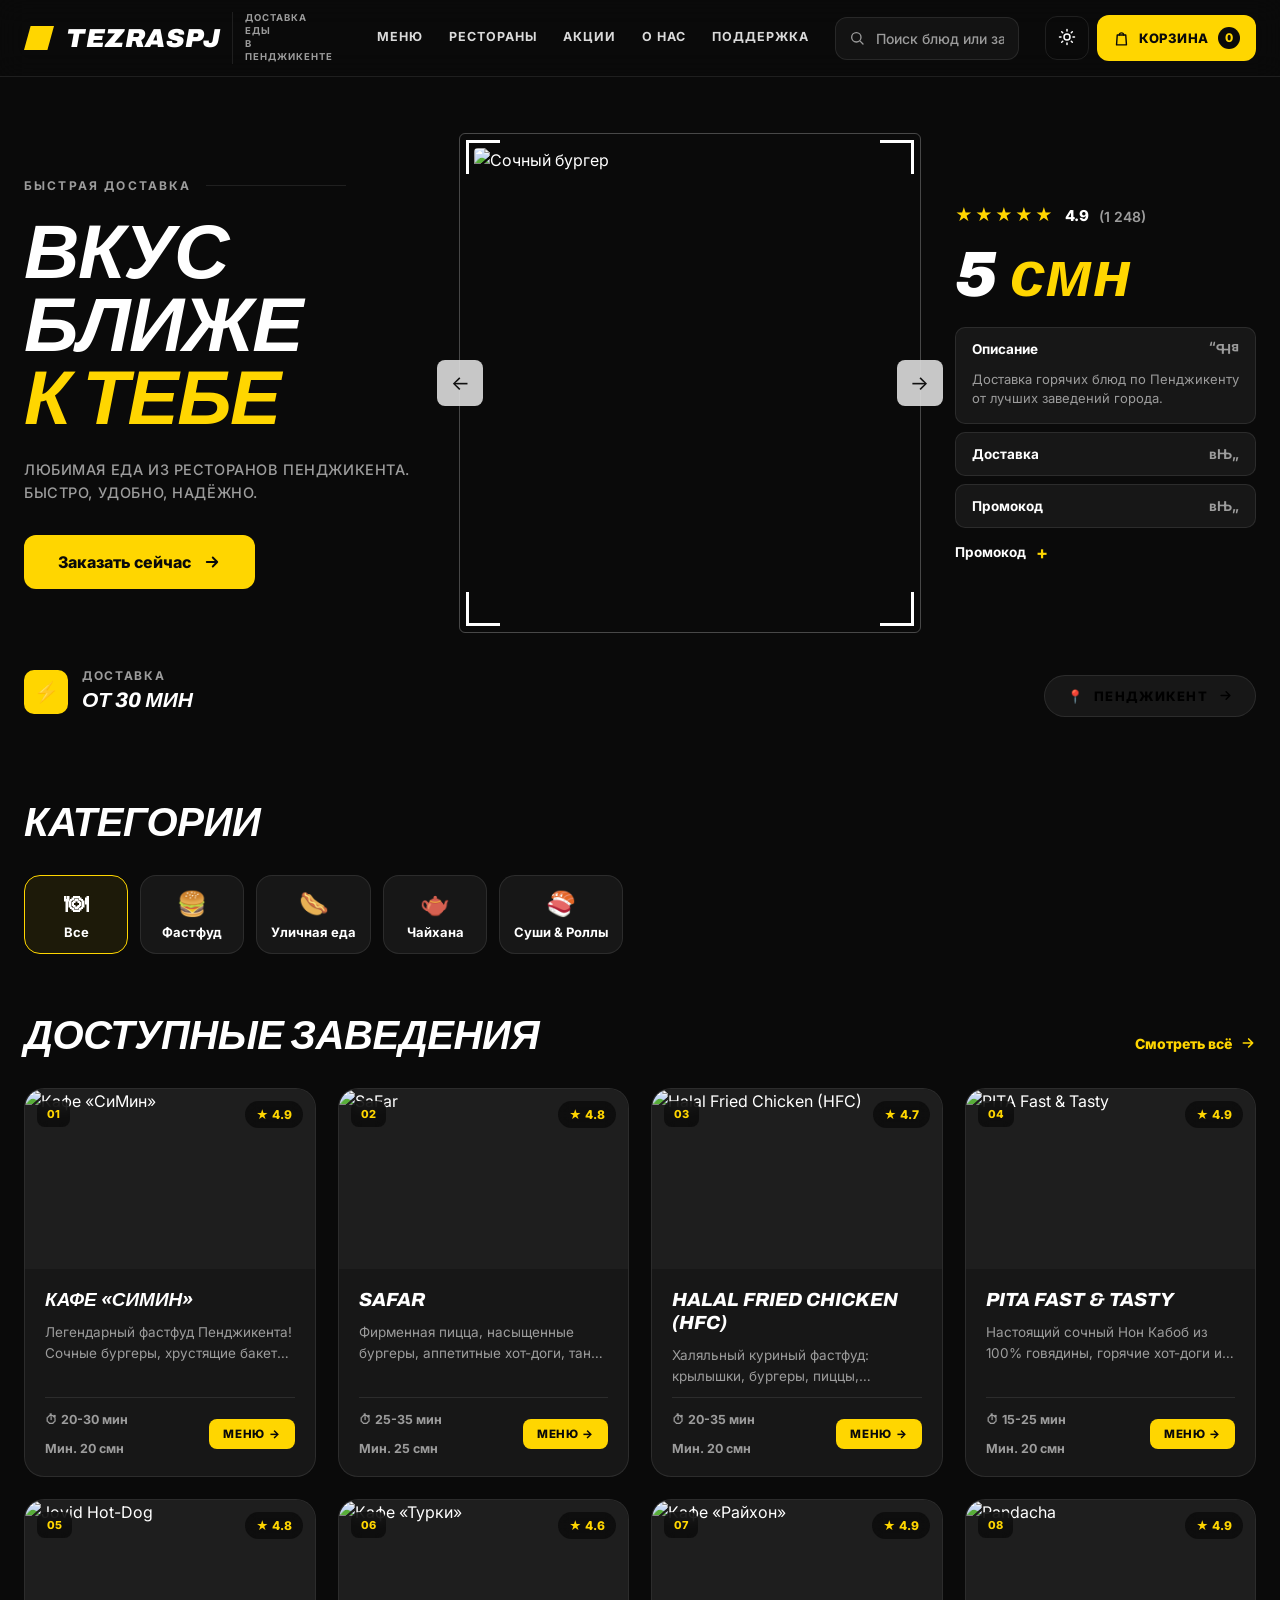
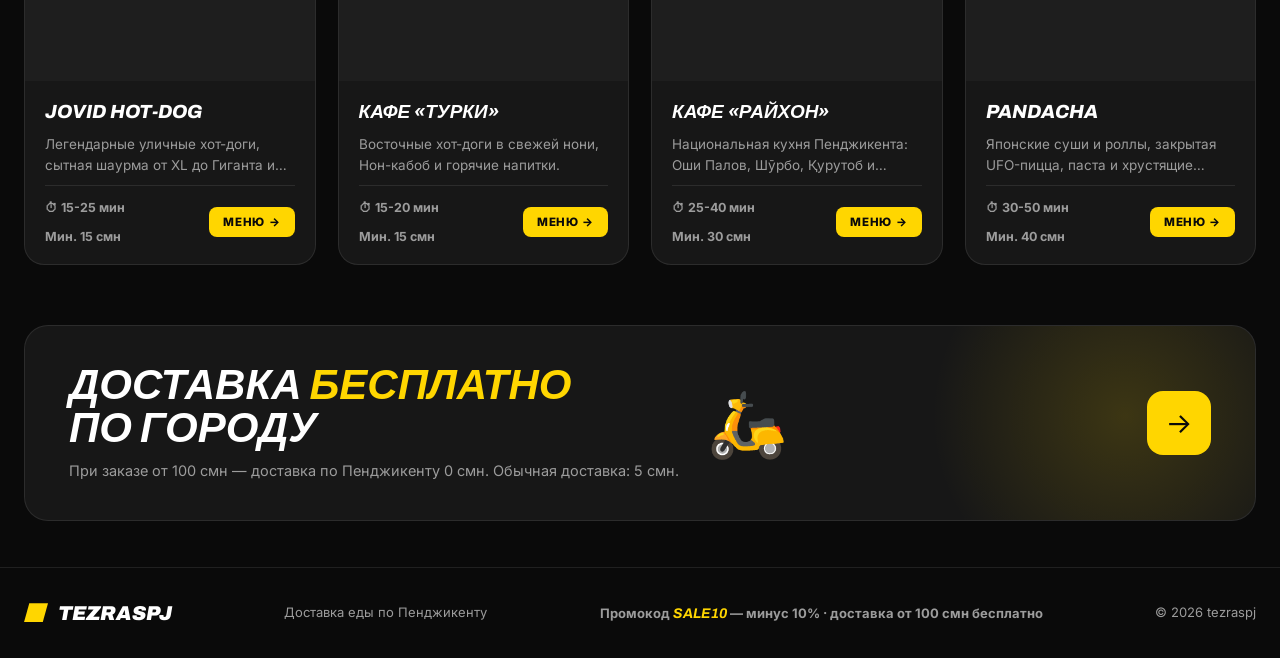
==== commit 23ebf91a: "split frontend into css/js modules, add FastAPI backend, admin panel and tests" ====
--- a/public/index.html
+++ b/public/index.html
@@ -10,549 +10,7 @@
   <link rel="preconnect" href="https://fonts.googleapis.com">
   <link rel="preconnect" href="https://fonts.gstatic.com" crossorigin>
   <link href="https://fonts.googleapis.com/css2?family=Archivo:ital,wght@0,600;0,700;1,700;1,800;1,900&family=Inter:wght@400;500;600;700;800&display=swap" rel="stylesheet">
-  <style>
-    *, *::before, *::after { box-sizing: border-box; margin: 0; padding: 0; }
-
-    :root {
-      --bg: #0A0A0A;
-      --surface: #131313;
-      --card: #171717;
-      --card-2: #1E1E1E;
-      --text: #FFFFFF;
-      --muted: #9C9C9C;
-      --line: rgba(255, 255, 255, .09);
-      --yellow: #FFD600;
-      --yellow-ink: #0A0A0A;
-      --header-bg: rgba(10, 10, 10, .9);
-      --font-d: 'Archivo', sans-serif;
-      --font-b: 'Inter', sans-serif;
-      --shadow: 0 24px 50px -30px rgba(0, 0, 0, .9);
-    }
-    html:not(.dark) {
-      --bg: #F2F2F0;
-      --surface: #FFFFFF;
-      --card: #FFFFFF;
-      --card-2: #F4F4F2;
-      --text: #0D0D0D;
-      --muted: #6A6A6A;
-      --line: rgba(10, 10, 10, .12);
-      --header-bg: rgba(242, 242, 240, .92);
-      --shadow: 0 24px 50px -34px rgba(0, 0, 0, .35);
-    }
-
-    html { scroll-behavior: smooth; }
-    body {
-      background: var(--bg);
-      color: var(--text);
-      font-family: var(--font-b);
-      line-height: 1.5;
-      min-height: 100dvh;
-      padding-bottom: 76px;
-      transition: background-color .3s, color .3s;
-    }
-    @media (min-width: 761px) { body { padding-bottom: 0; } }
-    img { display: block; max-width: 100%; }
-    button { font-family: inherit; }
-    a { color: inherit; text-decoration: none; }
-    .hidden { display: none !important; }
-    .container { max-width: 1280px; margin: 0 auto; padding: 0 24px; }
-    .no-scrollbar::-webkit-scrollbar { display: none; }
-    .no-scrollbar { -ms-overflow-style: none; scrollbar-width: none; }
-
-    @keyframes fadeUp { from { opacity: 0; transform: translateY(16px); } to { opacity: 1; transform: none; } }
-    @keyframes bump { 0% { transform: scale(1); } 40% { transform: scale(1.35); } 100% { transform: scale(1); } }
-    @keyframes glow { 0%, 100% { opacity: .55; } 50% { opacity: 1; } }
-    .anim { animation: fadeUp .5s ease both; animation-delay: var(--d, 0ms); }
-    .badge.bump { animation: bump .35s; }
-    @media (prefers-reduced-motion: reduce) {
-      * { animation: none !important; transition: none !important; }
-      html { scroll-behavior: auto; }
-    }
-
-    .disp {
-      font-family: var(--font-d);
-      font-style: italic;
-      font-weight: 900;
-      text-transform: uppercase;
-      letter-spacing: -.02em;
-      line-height: .95;
-    }
-    .yl { color: var(--yellow); }
-
-    /* ---------- Header ---------- */
-    .header {
-      position: sticky; top: 0; z-index: 40;
-      background: var(--header-bg);
-      backdrop-filter: blur(14px);
-      -webkit-backdrop-filter: blur(14px);
-      border-bottom: 1px solid var(--line);
-    }
-    .header__inner { display: flex; align-items: center; gap: 26px; height: 76px; }
-    .logo { display: flex; align-items: center; gap: 12px; cursor: pointer; user-select: none; }
-    .logo__mark {
-      width: 30px; height: 24px; background: var(--yellow);
-      clip-path: polygon(22% 0, 100% 0, 78% 100%, 0 100%);
-      flex-shrink: 0;
-    }
-    .logo__name {
-      font-family: var(--font-d); font-style: italic; font-weight: 900;
-      font-size: 26px; letter-spacing: .02em; text-transform: uppercase; line-height: 1;
-    }
-    .logo__tag {
-      border-left: 1px solid var(--line); padding-left: 12px;
-      font-size: 9.5px; font-weight: 700; text-transform: uppercase;
-      letter-spacing: .1em; color: var(--muted); line-height: 1.35; max-width: 130px;
-    }
-    .nav { display: flex; gap: 26px; margin-left: 18px; }
-    .nav a {
-      font-size: 12.5px; font-weight: 700; text-transform: uppercase;
-      letter-spacing: .08em; color: var(--text); opacity: .85;
-      padding: 6px 0; border-bottom: 2px solid transparent; transition: .2s;
-      white-space: nowrap;
-    }
-    .nav a:hover { opacity: 1; color: var(--yellow); border-color: var(--yellow); }
-    .header__actions { display: flex; gap: 8px; align-items: center; margin-left: auto; }
-    .icon-btn {
-      width: 44px; height: 44px; border-radius: 12px;
-      background: transparent; border: 1px solid var(--line);
-      color: var(--text); display: grid; place-items: center;
-      cursor: pointer; transition: border-color .2s, transform .15s, background .2s;
-      position: relative;
-    }
-    .icon-btn:hover { border-color: var(--yellow); }
-    .icon-btn:active { transform: scale(.94); }
-    .cart-btn {
-      display: flex; align-items: center; gap: 9px;
-      padding: 12px 16px; border: none; border-radius: 12px;
-      background: var(--yellow); color: var(--yellow-ink);
-      font: 800 13px var(--font-b); text-transform: uppercase; letter-spacing: .04em;
-      cursor: pointer; transition: filter .2s, transform .15s;
-    }
-    .cart-btn:hover { filter: brightness(1.06); }
-    .cart-btn:active { transform: scale(.97); }
-    .badge {
-      min-width: 22px; height: 22px; padding: 0 6px;
-      background: var(--yellow-ink); color: var(--yellow); border-radius: 999px;
-      font: 800 12px/22px var(--font-b); text-align: center;
-    }
-    html:not(.dark) .badge { background: #0A0A0A; color: var(--yellow); }
-
-    .search { position: relative; width: 250px; }
-    .search svg { position: absolute; left: 14px; top: 50%; transform: translateY(-50%); color: var(--muted); pointer-events: none; }
-    .search input {
-      width: 100%; padding: 12px 14px 12px 40px;
-      background: var(--surface); border: 1px solid var(--line);
-      border-radius: 12px; color: var(--text); font: 500 14px var(--font-b);
-      transition: border-color .2s;
-    }
-    .search input::placeholder { color: var(--muted); }
-    .search input:focus { outline: none; border-color: var(--yellow); }
-
-    /* ---------- Hero ---------- */
-    .hero { position: relative; padding: 56px 0 30px; overflow: hidden; }
-    .hero__grid {
-      display: grid; grid-template-columns: 1fr 1.15fr .75fr;
-      gap: 34px; align-items: center;
-    }
-    .hero__label {
-      display: flex; align-items: center; gap: 14px;
-      font-size: 12px; font-weight: 700; text-transform: uppercase;
-      letter-spacing: .18em; color: var(--muted); margin-bottom: 22px;
-    }
-    .hero__label::after { content: ''; flex: 1; height: 1px; background: var(--line); max-width: 140px; }
-    .hero h1 { font-size: clamp(44px, 6vw, 84px); margin-bottom: 22px; }
-    .hero__sub {
-      color: var(--muted); font-size: 14.5px; font-weight: 500;
-      text-transform: uppercase; letter-spacing: .04em; max-width: 420px; line-height: 1.65;
-    }
-    .btn-main {
-      display: inline-flex; align-items: center; gap: 12px;
-      margin-top: 30px; padding: 17px 34px; border: none; border-radius: 12px;
-      background: var(--yellow); color: var(--yellow-ink);
-      font: 800 16px var(--font-b); cursor: pointer;
-      transition: filter .2s, transform .15s, gap .2s;
-    }
-    .btn-main:hover { filter: brightness(1.06); gap: 18px; }
-    .btn-main:active { transform: scale(.97); }
-
-    .hero__visual { position: relative; }
-    .hero__frame {
-      position: relative; border: 1px solid rgba(255, 255, 255, .25);
-      border-radius: 6px; padding: 14px;
-    }
-    html:not(.dark) .hero__frame { border-color: rgba(0, 0, 0, .25); }
-    .hero__frame img {
-      width: 100%; height: clamp(300px, 42vw, 470px); object-fit: cover;
-      border-radius: 4px;
-    }
-    .hero__frame::before, .hero__frame::after,
-    .hero__cross::before, .hero__cross::after {
-      content: ''; position: absolute; width: 34px; height: 34px; z-index: 2;
-      border: 3px solid #fff;
-    }
-    .hero__frame::before { top: 6px; left: 6px; border-right: none; border-bottom: none; }
-    .hero__frame::after { top: 6px; right: 6px; border-left: none; border-bottom: none; }
-    .hero__cross::before { bottom: 6px; left: 6px; border-right: none; border-top: none; }
-    .hero__cross::after { bottom: 6px; right: 6px; border-left: none; border-top: none; }
-    .hero__arrow {
-      position: absolute; top: 50%; transform: translateY(-50%); z-index: 3;
-      width: 46px; height: 46px; border-radius: 8px; border: none;
-      background: rgba(220, 220, 220, .9); color: #111; font-size: 20px;
-      cursor: pointer; display: grid; place-items: center; transition: background .2s;
-    }
-    .hero__arrow:hover { background: #fff; }
-    .hero__arrow.left { left: -23px; }
-    .hero__arrow.right { right: -23px; }
-
-    .hero__side { display: flex; flex-direction: column; gap: 14px; }
-    .stars { display: flex; align-items: center; gap: 10px; font-weight: 800; font-size: 15px; }
-    .stars .s { color: var(--yellow); letter-spacing: 2px; font-size: 17px; }
-    .stars .muted { color: var(--muted); font-weight: 600; font-size: 14px; }
-    .hero__price { font-family: var(--font-d); font-style: italic; font-weight: 900; font-size: clamp(44px, 5vw, 64px); line-height: 1; }
-    .acc { display: flex; flex-direction: column; gap: 8px; margin-top: 6px; }
-    .acc details {
-      background: var(--card); border: 1px solid var(--line);
-      border-radius: 10px; overflow: hidden;
-    }
-    .acc summary {
-      list-style: none; cursor: pointer; padding: 13px 16px;
-      font: 700 13.5px var(--font-b); display: flex; justify-content: space-between; align-items: center;
-    }
-    .acc summary::-webkit-details-marker { display: none; }
-    .acc summary::after { content: '⌄'; color: var(--muted); transition: transform .2s; }
-    .acc details[open] summary::after { transform: rotate(180deg); }
-    .acc details p { padding: 0 16px 14px; color: var(--muted); font-size: 13px; }
-    .acc__compare { font: 700 13.5px var(--font-b); display: flex; gap: 10px; align-items: center; color: var(--text); }
-    .acc__compare span { color: var(--yellow); font-size: 18px; }
-
-    .hero__meta {
-      display: flex; justify-content: space-between; align-items: flex-end;
-      gap: 24px; margin-top: 34px; flex-wrap: wrap;
-    }
-    .hero__delivery { display: flex; align-items: center; gap: 14px; }
-    .hero__delivery .bolt {
-      width: 44px; height: 44px; border-radius: 10px; background: var(--yellow);
-      color: var(--yellow-ink); display: grid; place-items: center; font-size: 20px;
-    }
-    .hero__delivery b { display: block; font-size: 12px; letter-spacing: .14em; text-transform: uppercase; color: var(--muted); }
-    .hero__delivery strong { font-family: var(--font-d); font-style: italic; font-weight: 800; font-size: 21px; text-transform: uppercase; }
-    .hero__place {
-      display: inline-flex; align-items: center; gap: 10px;
-      background: var(--card); border: 1px solid var(--line); border-radius: 999px;
-      padding: 12px 22px; font: 800 13px var(--font-b); text-transform: uppercase; letter-spacing: .1em;
-      cursor: pointer; transition: border-color .2s;
-    }
-    .hero__place:hover { border-color: var(--yellow); }
-    .hero__place .pin { color: var(--yellow); }
-
-    /* ---------- Section head & chips ---------- */
-    .sec-head { display: flex; align-items: baseline; gap: 16px; margin: 46px 0 22px; }
-    .sec-head h2 { font-family: var(--font-d); font-style: italic; font-weight: 900; font-size: clamp(26px, 3.4vw, 40px); text-transform: uppercase; letter-spacing: -.01em; }
-    .sec-head__all {
-      margin-left: auto; color: var(--yellow); font: 800 14px var(--font-b);
-      display: inline-flex; gap: 8px; align-items: center; cursor: pointer;
-      background: none; border: none; transition: gap .2s;
-    }
-    .sec-head__all:hover { gap: 14px; }
-
-    .chips { display: flex; gap: 12px; overflow-x: auto; padding-bottom: 6px; margin-bottom: 28px; }
-    .chip {
-      display: flex; flex-direction: column; align-items: center; gap: 8px;
-      min-width: 104px; padding: 16px 14px 13px; border-radius: 16px;
-      border: 1.5px solid var(--line); background: var(--card);
-      color: var(--text); font: 700 13px var(--font-b);
-      white-space: nowrap; cursor: pointer; transition: .2s;
-    }
-    .chip .ico { font-size: 24px; line-height: 1; filter: grayscale(.2); }
-    .chip:hover { border-color: rgba(255, 214, 0, .55); }
-    .chip.active { border-color: var(--yellow); background: rgba(255, 214, 0, .08); color: var(--text); }
-    .chip.active .ico { filter: none; }
-
-    /* ---------- Grids & cards ---------- */
-    .grid {
-      display: grid; grid-template-columns: repeat(auto-fill, minmax(280px, 1fr));
-      gap: 22px; padding-bottom: 20px;
-    }
-    .rcard, .mcard {
-      background: var(--card); border: 1px solid var(--line);
-      border-radius: 20px; overflow: hidden; display: flex; flex-direction: column;
-      transition: transform .3s, border-color .3s, box-shadow .3s;
-    }
-    .rcard { cursor: pointer; }
-    .rcard:hover {
-      transform: translateY(-6px); border-color: rgba(255, 214, 0, .5);
-      box-shadow: var(--shadow);
-    }
-    .rcard__media { position: relative; aspect-ratio: 16 / 10; overflow: hidden; background: var(--card-2); }
-    .rcard__media img { width: 100%; height: 100%; object-fit: cover; transition: transform .6s; }
-    .rcard:hover .rcard__media img { transform: scale(1.06); }
-    .rcard__index {
-      position: absolute; top: 12px; left: 12px;
-      background: rgba(10, 10, 10, .8); color: var(--yellow);
-      font: 800 11px var(--font-b); padding: 6px 10px; border-radius: 8px;
-      backdrop-filter: blur(6px);
-    }
-    .rcard__rating {
-      position: absolute; top: 12px; right: 12px;
-      background: rgba(10, 10, 10, .8); color: var(--yellow);
-      backdrop-filter: blur(6px); padding: 6px 11px; border-radius: 999px;
-      font: 800 12px var(--font-b);
-    }
-    .rcard__body { padding: 20px; display: flex; flex-direction: column; gap: 10px; flex: 1; }
-    .rcard__body h3 { font-family: var(--font-d); font-style: italic; font-weight: 800; font-size: 19px; line-height: 1.2; text-transform: uppercase; }
-    .rcard__body p {
-      color: var(--muted); font-size: 13.5px; line-height: 1.55;
-      display: -webkit-box; -webkit-line-clamp: 2; -webkit-box-orient: vertical; overflow: hidden;
-    }
-    .rcard__meta {
-      margin-top: auto; display: flex; justify-content: space-between;
-      align-items: center; gap: 10px; padding-top: 14px; border-top: 1px solid var(--line);
-    }
-    .rcard__facts { display: flex; gap: 14px; font: 700 12.5px var(--font-b); color: var(--muted); flex-wrap: wrap; }
-    .rcard__cta {
-      color: var(--yellow-ink); background: var(--yellow);
-      font: 800 11.5px var(--font-b); text-transform: uppercase; letter-spacing: .06em;
-      padding: 8px 14px; border-radius: 8px; white-space: nowrap;
-    }
-
-    /* ---------- Menu view ---------- */
-    .back-btn {
-      display: inline-flex; gap: 8px; align-items: center;
-      background: none; border: none; padding: 26px 0 6px;
-      color: var(--yellow); font: 800 13px var(--font-b);
-      text-transform: uppercase; letter-spacing: .08em; cursor: pointer; transition: gap .2s;
-    }
-    .back-btn:hover { gap: 14px; }
-    .rhead {
-      display: flex; gap: 24px; align-items: center;
-      background: var(--card); border: 1px solid var(--line);
-      border-radius: 22px; padding: 24px; margin: 16px 0 28px;
-    }
-    .rhead img { width: 120px; height: 120px; object-fit: cover; border-radius: 16px; flex-shrink: 0; }
-    .rhead__label { font: 800 10.5px var(--font-b); text-transform: uppercase; letter-spacing: .18em; color: var(--yellow); }
-    .rhead h1 {
-      font-family: var(--font-d); font-style: italic; font-weight: 900;
-      font-size: clamp(24px, 3.4vw, 40px); text-transform: uppercase;
-      margin: 8px 0; line-height: 1.05;
-    }
-    .rhead p { color: var(--muted); font-size: 14px; max-width: 640px; }
-    .rhead__stats { display: flex; gap: 18px; margin-top: 13px; font: 700 13px var(--font-b); color: var(--muted); flex-wrap: wrap; }
-    .rhead__stats .star { color: var(--yellow); }
-
-    .mcard__media { aspect-ratio: 4 / 3; overflow: hidden; background: var(--card-2); position: relative; }
-    .mcard__media img { width: 100%; height: 100%; object-fit: cover; transition: transform .6s; }
-    .mcard:hover .mcard__media img { transform: scale(1.05); }
-    .mcard:hover { border-color: rgba(255, 214, 0, .45); }
-    .mcard__body { padding: 18px; display: flex; flex-direction: column; gap: 8px; flex: 1; }
-    .mcard__body h4 { font: 800 16px/1.3 var(--font-b); }
-    .mcard__body > p {
-      color: var(--muted); font-size: 13px;
-      display: -webkit-box; -webkit-line-clamp: 2; -webkit-box-orient: vertical; overflow: hidden;
-    }
-    .mcard__row {
-      margin-top: auto; display: flex; justify-content: space-between;
-      align-items: center; gap: 10px; padding-top: 13px; border-top: 1px solid var(--line);
-    }
-    .price { font-family: var(--font-d); font-style: italic; font-weight: 900; font-size: 22px; }
-    .price i { font-style: normal; font: 700 12px var(--font-b); color: var(--muted); margin-left: 4px; text-transform: lowercase; }
-    .btn-add {
-      background: var(--yellow); border: none; color: var(--yellow-ink);
-      width: 40px; height: 40px; border-radius: 10px;
-      font: 800 22px/1 var(--font-b); cursor: pointer; transition: .2s;
-      display: grid; place-items: center;
-    }
-    .btn-add:hover { filter: brightness(1.08); transform: translateY(-2px); }
-    .btn-add:active { transform: scale(.94); }
-
-    .empty { grid-column: 1 / -1; text-align: center; padding: 64px 20px; color: var(--muted); }
-    .empty span { font-size: 38px; }
-    .empty p { font: 800 17px var(--font-b); color: var(--text); margin-top: 10px; }
-    .empty small { font-size: 13.5px; }
-
-    /* ---------- Free delivery banner ---------- */
-    .free {
-      position: relative; overflow: hidden; margin: 40px 0 10px;
-      background: var(--card); border: 1px solid var(--line); border-radius: 24px;
-      display: flex; align-items: center; gap: 28px;
-      padding: 38px 44px;
-    }
-    .free::after {
-      content: ''; position: absolute; right: -80px; top: -120px;
-      width: 420px; height: 420px; border-radius: 50%;
-      background: radial-gradient(circle, rgba(255, 214, 0, .16), transparent 65%);
-      pointer-events: none;
-    }
-    .free__text { position: relative; z-index: 1; }
-    .free__text h3 { font-family: var(--font-d); font-style: italic; font-weight: 900; font-size: clamp(26px, 3.6vw, 42px); text-transform: uppercase; line-height: 1.02; }
-    .free__text h3 span { color: var(--yellow); }
-    .free__text p { color: var(--muted); font-size: 14.5px; margin-top: 10px; }
-    .free__bolt {
-      position: relative; z-index: 1; margin-left: auto;
-      width: 64px; height: 64px; border-radius: 16px; background: var(--yellow);
-      color: var(--yellow-ink); display: grid; place-items: center;
-      font-size: 28px; flex-shrink: 0; cursor: pointer; border: none;
-      transition: transform .2s, filter .2s;
-    }
-    .free__bolt:hover { transform: translateX(6px); filter: brightness(1.06); }
-    .free__scooter { position: relative; z-index: 1; font-size: 64px; line-height: 1; }
-
-    /* ---------- Footer ---------- */
-    .footer { border-top: 1px solid var(--line); margin-top: 46px; }
-    .footer__inner { display: flex; justify-content: space-between; align-items: center; gap: 18px; flex-wrap: wrap; padding: 30px 24px; }
-    .footer__logo { display: flex; align-items: center; gap: 10px; font-family: var(--font-d); font-style: italic; font-weight: 900; font-size: 20px; text-transform: uppercase; }
-    .footer__logo .logo__mark { width: 24px; height: 19px; }
-    .footer p, .footer__copy { color: var(--muted); font-size: 13px; }
-    .footer__promo { font: 700 13px var(--font-b); color: var(--muted); }
-    .footer__promo b { color: var(--yellow); font-family: var(--font-d); font-style: italic; font-size: 14px; }
-
-    /* ---------- Bottom nav (mobile) ---------- */
-    .bnav {
-      position: fixed; bottom: 0; left: 0; right: 0; z-index: 45;
-      display: none; background: var(--header-bg);
-      backdrop-filter: blur(14px); -webkit-backdrop-filter: blur(14px);
-      border-top: 1px solid var(--line);
-      padding: 8px 6px calc(10px + env(safe-area-inset-bottom));
-    }
-    .bnav__item {
-      flex: 1; display: flex; flex-direction: column; align-items: center; gap: 4px;
-      background: none; border: none; color: var(--muted);
-      font: 700 10.5px var(--font-b); cursor: pointer; padding: 4px 0;
-      transition: color .2s;
-    }
-    .bnav__item svg { width: 22px; height: 22px; }
-    .bnav__item.active, .bnav__item:hover { color: var(--yellow); }
-    @media (max-width: 760px) { .bnav { display: flex; } }
-
-    /* ---------- Cart ---------- */
-    .overlay {
-      position: fixed; inset: 0; z-index: 50;
-      background: rgba(0, 0, 0, .65); backdrop-filter: blur(3px);
-      opacity: 0; pointer-events: none; transition: opacity .3s;
-    }
-    .overlay.open { opacity: 1; pointer-events: auto; }
-    .cart {
-      position: fixed; top: 0; right: 0; z-index: 60;
-      width: min(440px, 100%); height: 100dvh;
-      background: var(--surface); border-left: 1px solid var(--line);
-      transform: translateX(100%); transition: transform .38s cubic-bezier(.4, 0, .2, 1);
-      display: flex; flex-direction: column;
-    }
-    .cart.open { transform: translateX(0); }
-    .cart__head {
-      display: flex; justify-content: space-between; align-items: center;
-      padding: 20px 22px; border-bottom: 1px solid var(--line);
-    }
-    .cart__head h3 { font-family: var(--font-d); font-style: italic; font-weight: 900; font-size: 17px; text-transform: uppercase; }
-    .cart__head h3 span { color: var(--yellow); }
-    .cart__items {
-      flex: 1; min-height: 0; overflow-y: auto; overscroll-behavior: contain;
-      padding: 18px 22px; display: flex; flex-direction: column; gap: 12px;
-    }
-    .citem {
-      display: flex; gap: 12px; align-items: center;
-      background: var(--card); border: 1px solid var(--line);
-      border-radius: 14px; padding: 10px;
-    }
-    .citem img { width: 54px; height: 54px; border-radius: 10px; object-fit: cover; }
-    .citem__info { flex: 1; min-width: 0; }
-    .citem__info h5 {
-      font: 800 13.5px/1.3 var(--font-b);
-      display: -webkit-box; -webkit-line-clamp: 2; -webkit-box-orient: vertical; overflow: hidden;
-    }
-    .citem__price { display: block; color: var(--yellow); font: 800 13px var(--font-b); margin-top: 4px; }
-    .qty {
-      display: flex; align-items: center; gap: 4px;
-      background: var(--bg); border: 1px solid var(--line);
-      border-radius: 999px; padding: 4px; flex-shrink: 0;
-    }
-    .qty button {
-      width: 27px; height: 27px; border: none; border-radius: 50%;
-      background: transparent; color: var(--text);
-      font: 800 16px var(--font-b); cursor: pointer; transition: .15s;
-    }
-    .qty button:hover { background: var(--yellow); color: var(--yellow-ink); }
-    .qty span { min-width: 18px; text-align: center; font: 800 13px var(--font-b); }
-    .cart__empty { text-align: center; padding: 56px 20px; color: var(--muted); margin: auto; }
-    .cart__empty span { font-size: 40px; }
-    .cart__empty p { font: 800 16px var(--font-b); color: var(--text); margin-top: 10px; }
-    .cart__empty small { font-size: 13px; }
-
-    .cart__foot {
-      border-top: 1px solid var(--line); background: var(--card);
-      padding: 18px 22px 22px; display: flex; flex-direction: column; gap: 12px;
-      max-height: 62%; overflow-y: auto;
-    }
-    .label-h { font: 800 10.5px var(--font-b); text-transform: uppercase; letter-spacing: .14em; color: var(--muted); }
-    .field {
-      width: 100%; padding: 12px 14px;
-      background: var(--bg); border: 1px solid var(--line); border-radius: 12px;
-      color: var(--text); font: 500 14px var(--font-b); transition: border-color .2s;
-    }
-    .field::placeholder { color: var(--muted); }
-    .field:focus { outline: none; border-color: var(--yellow); }
-    .form { display: flex; flex-direction: column; gap: 8px; }
-    .promo { display: flex; gap: 8px; }
-    .promo .field { flex: 1; text-transform: uppercase; font-family: ui-monospace, Menlo, monospace; font-size: 13px; }
-    .promo button {
-      background: var(--yellow); border: none; color: var(--yellow-ink);
-      padding: 12px 16px; border-radius: 12px;
-      font: 800 13px var(--font-b); cursor: pointer; transition: filter .2s;
-    }
-    .promo button:hover { filter: brightness(1.08); }
-    .totals { display: flex; flex-direction: column; gap: 8px; font-size: 14px; }
-    .totals__row { display: flex; justify-content: space-between; color: var(--muted); }
-    .totals__row b { color: var(--text); font-weight: 800; }
-    .totals__row.discount { display: none; color: #2FBF71; }
-    .totals__row.discount.show { display: flex; }
-    .totals__row.discount b { color: #2FBF71; }
-    .totals__row.grand {
-      border-top: 1px solid var(--line); padding-top: 11px;
-      font-weight: 800; color: var(--text); font-size: 15.5px; align-items: center;
-    }
-    .totals__row.grand b { color: var(--yellow); font-family: var(--font-d); font-style: italic; font-size: 19px; }
-    .btn-wa {
-      width: 100%; background: var(--yellow); color: var(--yellow-ink); border: none;
-      padding: 16px; border-radius: 14px;
-      font: 800 15px var(--font-b); display: flex; gap: 10px;
-      align-items: center; justify-content: center; cursor: pointer;
-      transition: filter .2s, transform .15s;
-    }
-    .btn-wa:hover { filter: brightness(1.06); }
-    .btn-wa:active { transform: scale(.98); }
-
-    /* ---------- Responsive ---------- */
-    @media (max-width: 1100px) {
-      .nav { display: none; }
-      .hero__grid { grid-template-columns: 1fr 1fr; }
-      .hero__side { grid-column: 1 / -1; flex-direction: row; flex-wrap: wrap; align-items: center; }
-      .hero__side .acc { flex: 1; min-width: 280px; }
-    }
-    @media (max-width: 860px) {
-      .logo__tag { display: none; }
-      .search { width: auto; flex: 1; }
-      .hero__grid { grid-template-columns: 1fr; }
-      .hero { padding-top: 36px; }
-      .hero__side { flex-direction: column; align-items: stretch; }
-      .hero__arrow.left { left: 8px; }
-      .hero__arrow.right { right: 8px; }
-    }
-    @media (max-width: 760px) {
-      .header__inner { flex-wrap: wrap; height: auto; padding: 12px 0; row-gap: 10px; gap: 12px; }
-      .search { order: 3; flex: 1 1 100%; width: 100%; }
-      .cart-label { display: none; }
-      .rhead { flex-direction: column; align-items: flex-start; gap: 16px; padding: 18px; }
-      .rhead img { width: 84px; height: 84px; }
-      .free { flex-direction: column; align-items: flex-start; padding: 28px 24px; gap: 18px; }
-      .free__bolt { margin-left: 0; }
-      .free__scooter { display: none; }
-      .footer__inner { flex-direction: column; align-items: flex-start; }
-    }
-    @media (max-width: 480px) {
-      .grid { grid-template-columns: 1fr; }
-      .container { padding: 0 16px; }
-      .hero h1 { font-size: 42px; }
-    }
-  </style>
+  <link rel="stylesheet" href="css/style.css">
 </head>
 <body>
 
@@ -630,7 +88,7 @@
               </details>
               <details>
                 <summary>Доставка</summary>
-                <p>По городу — 5 смн. Время в пути 20–35 минут.</p>
+                <p>По городу — 5 смн. При заказе от 100 смн — бесплатно. Время в пути 20–35 минут.</p>
               </details>
               <details>
                 <summary>Промокод</summary>
@@ -714,7 +172,7 @@
     <div class="container footer__inner">
       <div class="footer__logo"><span class="logo__mark"></span> tezraspj</div>
       <p>Доставка еды по Пенджикенту</p>
-      <div class="footer__promo">Промокод <b>SALE10</b> — минус 10%</div>
+      <div class="footer__promo">Промокод <b>SALE10</b> — минус 10% · доставка от 100 смн бесплатно</div>
       <div class="footer__copy">© 2026 tezraspj</div>
     </div>
   </footer>
@@ -746,6 +204,7 @@
       <h3>Ваш <span>заказ</span></h3>
       <button class="icon-btn" onclick="toggleCartSidebar()" aria-label="Закрыть корзину">✕</button>
     </div>
+    <div id="cartRestaurant" class="cart__rest hidden"></div>
 
     <div id="cartItemsList" class="cart__items">
       <!-- Dynamic cart items -->
@@ -754,9 +213,9 @@
     <div class="cart__foot">
       <div class="form">
         <span class="label-h">Данные доставки (Пенджикент)</span>
-        <input type="text" id="clientName" class="field" placeholder="Ваше имя *">
-        <input type="tel" id="clientPhone" class="field" placeholder="Номер телефона *">
-        <input type="text" id="clientAddress" class="field" placeholder="Адрес (Улица, дом, ориентир) *">
+        <input type="text" id="clientName" class="field" placeholder="Ваше имя *" autocomplete="name">
+        <input type="tel" id="clientPhone" class="field" placeholder="+992 XX XXX XXX *" autocomplete="tel">
+        <input type="text" id="clientAddress" class="field" placeholder="Адрес (Улица, дом, ориентир) *" autocomplete="street-address">
         <input type="text" id="clientComment" class="field" placeholder="Комментарий к заказу">
       </div>
 
@@ -771,6 +230,7 @@
         <div class="totals__row discount" id="discountRow"><span>Скидка:</span><b id="cartDiscount">-0 смн</b></div>
         <div class="totals__row grand"><span>Итого к оплате:</span><b id="cartTotal">5 смн</b></div>
       </div>
+      <div class="delivery-hint" id="deliveryHint"></div>
 
       <button class="btn-wa" onclick="checkoutWhatsApp()">
         <svg viewBox="0 0 24 24" width="20" height="20" fill="currentColor"><path d="M17.472 14.382c-.297-.149-1.758-.867-2.03-.967-.273-.099-.471-.148-.67.15-.197.297-.767.966-.94 1.164-.173.199-.347.223-.644.075-.297-.15-1.255-.463-2.39-1.475-.883-.788-1.48-1.761-1.653-2.059-.173-.297-.018-.458.13-.606.134-.133.298-.347.446-.52.149-.174.198-.298.298-.497.099-.198.05-.371-.025-.52-.075-.149-.669-1.612-.916-2.207-.242-.579-.487-.5-.669-.51-.173-.008-.371-.01-.57-.01-.198 0-.52.074-.792.372-.272.297-1.04 1.016-1.04 2.479 0 1.462 1.065 2.875 1.213 3.074.149.198 2.096 3.2 5.077 4.487.709.306 1.262.489 1.694.625.712.227 1.36.195 1.871.118.571-.085 1.758-.719 2.006-1.413.248-.694.248-1.289.173-1.413-.074-.124-.272-.198-.57-.347m-5.421 7.403h-.004a9.87 9.87 0 01-5.031-1.378l-.361-.214-3.741.982.998-3.648-.235-.374a9.86 9.86 0 01-1.51-5.26c.001-5.45 4.436-9.884 9.888-9.884 2.64 0 5.122 1.03 6.988 2.898a9.825 9.825 0 012.893 6.994c-.003 5.45-4.437 9.884-9.885 9.884m8.413-18.297A11.815 11.815 0 0012.05 0C5.495 0 .16 5.335.157 11.892c0 2.096.547 4.142 1.588 5.945L.057 24l6.305-1.654a11.882 11.882 0 005.683 1.448h.005c6.554 0 11.89-5.335 11.893-11.893a11.821 11.821 0 00-3.48-8.413z"/></svg>
@@ -779,751 +239,9 @@
     </div>
   </aside>
 
-  <script>
-    // System Data with FULL menu items for ALL restaurants without truncation
-        const restaurants = [
-      // 1. ФАСТФУД
-      {
-        id: 'simin',
-        name: 'Кафе «СиМин»',
-        category: 'fastfood',
-        rating: '4.9',
-        deliveryTime: '20-30 мин',
-        minOrder: '20 смн',
-        image: 'https://images.unsplash.com/photo-1550547660-d9450f859349?auto=format&fit=crop&w=800&q=80',
-        description: 'Легендарный фастфуд Пенджикента! Сочные бургеры, хрустящие бакеты и комбо-наборы.',
-        menu: [
-          // Бургеры
-          { id: 'sim-1', name: 'Шеф Бургер', category: 'Бургеры', price: 26, image: 'https://images.unsplash.com/photo-1568901346375-23c9450c58cd?auto=format&fit=crop&w=600&q=80', description: 'Фирменный бургер с куриным филе, томатами и зеленью.' },
-          { id: 'sim-2', name: 'Гамбургер', category: 'Бургеры', price: 20, image: 'https://images.unsplash.com/photo-1571091718767-18b5b1457add?auto=format&fit=crop&w=600&q=80', description: 'Классическая котлета, маринованные огурцы и соус.' },
-          { id: 'sim-3', name: 'Big-Бургер', category: 'Бургеры', price: 22, image: 'https://images.unsplash.com/photo-1586190848861-99aa4a171e90?auto=format&fit=crop&w=600&q=80', description: 'Увеличенный бургер с двойным соусом.' },
-          { id: 'sim-4', name: 'ЧиКеН Бургер куриный', category: 'Бургеры', price: 24, image: 'https://images.unsplash.com/photo-1615297928064-24977384d0da?auto=format&fit=crop&w=600&q=80', description: 'Сочная куриная котлета, салат и свежие томаты.' },
-          { id: 'sim-5', name: 'ЧизБургер', category: 'Бургеры', price: 25, image: 'https://images.unsplash.com/photo-1534790566855-4cb788d389ec?auto=format&fit=crop&w=600&q=80', description: 'Сочный бургер с нежным расплавленным сыром Чеддер.' },
-          { id: 'sim-6', name: 'Даблю Бургер', category: 'Бургеры', price: 30, image: 'https://images.unsplash.com/photo-1586190848861-99aa4a171e90?auto=format&fit=crop&w=600&q=80', description: 'Двойная котлета, сыр и фирменный соус.' },
-          { id: 'sim-7', name: 'Большой Бургер', category: 'Бургеры', price: 50, image: 'https://images.unsplash.com/photo-1572802419224-296b0aeee0d9?auto=format&fit=crop&w=600&q=80', description: 'Гигантский бургер для сытного перекуса.' },
-          // Баскеты
-          { id: 'sim-8', name: 'Баскет СиМин (1 кг)', category: 'Баскеты', price: 98, image: 'https://images.unsplash.com/photo-1626082927389-6cd097cdc6ec?auto=format&fit=crop&w=600&q=80', description: 'Микс куриных крыльев, голеней и стрипсов весом 1 кг.' },
-          { id: 'sim-9', name: 'Баскет Нагетцы (1 кг)', category: 'Баскеты', price: 95, image: 'https://images.unsplash.com/photo-1562967914-608f82629710?auto=format&fit=crop&w=600&q=80', description: '1 килограмм хрустящих горячих наггетсов.' },
-          { id: 'sim-10', name: 'Баскет Голен (1 кг)', category: 'Баскеты', price: 88, image: 'https://images.unsplash.com/photo-1527477396000-e27163b481c2?auto=format&fit=crop&w=600&q=80', description: 'Сочные обжаренные куриные голени весом 1 кг.' },
-          { id: 'sim-11', name: 'Баскет Крылышки (1 кг)', category: 'Баскеты', price: 94, image: 'https://images.unsplash.com/photo-1567620832903-9fc6debc209f?auto=format&fit=crop&w=600&q=80', description: '1 кг легендарных острых крылышек СиМин.' },
-          // Комбо
-          { id: 'sim-12', name: 'Комбо 3х1', category: 'Комбо', price: 35, image: 'https://images.unsplash.com/photo-1610440042657-612c34d95e9f?auto=format&fit=crop&w=600&q=80', description: 'Бургер + Картофель Фри + Напиток.' },
-          { id: 'sim-13', name: 'Комбо 4х1', category: 'Комбо', price: 30, image: 'https://images.unsplash.com/photo-1594212699903-ec8a3eca50f6?auto=format&fit=crop&w=600&q=80', description: 'Твистер + Картофель Фри + Соус + Напиток.' },
-          { id: 'sim-14', name: 'Комбо 5х1', category: 'Комбо', price: 38, image: 'https://images.unsplash.com/photo-1561758033-d89a9ad46330?auto=format&fit=crop&w=600&q=80', description: 'Стрипсы/Крылышки + Фри + Соус + Напиток.' },
-          // Закуски
-          { id: 'sim-15', name: 'Твистер', category: 'Закуски', price: 22, image: 'https://images.unsplash.com/photo-1626700051175-6818013e1d4f?auto=format&fit=crop&w=600&q=80', description: 'Куриные стрипсы с овощами в лаваше.' },
-          { id: 'sim-16', name: 'Сэндвич большой бо қази', category: 'Закуски', price: 23, image: 'https://images.unsplash.com/photo-1509722747041-616f39b57569?auto=format&fit=crop&w=600&q=80', description: 'Сэндвич с добавлением таджикского казы.' },
-          { id: 'sim-17', name: 'Хот-дог НАЧО', category: 'Закуски', price: 15, image: 'https://images.unsplash.com/photo-1619740455993-9e612b1af08a?auto=format&fit=crop&w=600&q=80', description: 'Хот-дог с хрустящими начос.' },
-          { id: 'sim-18', name: 'Картошка Фри', category: 'Закуски', price: 8, image: 'https://images.unsplash.com/photo-1573080496219-bb080dd4f877?auto=format&fit=crop&w=600&q=80', description: 'Хрустящая золотистая картошка фри.' },
-          // Напитки
-          { id: 'sim-19', name: 'Напитки 0.5 л', category: 'Напитки', price: 6, image: 'https://images.unsplash.com/photo-1622483767028-3f66f32aef97?auto=format&fit=crop&w=600&q=80', description: 'Coca-Cola, Fanta, Sprite или RC Cola.' }
-        ]
-      },
-      {
-        id: 'safar',
-        name: 'SaFar',
-        category: 'fastfood',
-        rating: '4.8',
-        deliveryTime: '25-35 мин',
-        minOrder: '25 смн',
-        image: 'https://images.unsplash.com/photo-1513104890138-7c749659a591?auto=format&fit=crop&w=800&q=80',
-        description: 'Фирменная пицца, насыщенные бургеры, аппетитные хот-доги, тан туни и баскеты.',
-        menu: [
-          // Пиццы
-          { id: 'saf-p1', name: 'Пицца Маргарита (30см)', category: 'Пицца', price: 55, image: 'https://images.unsplash.com/photo-1604382354936-07c5d9983bd3?auto=format&fit=crop&w=600&q=80', description: 'Соус маринара, сыр моцарелла, томаты, базилик, орегано.' },
-          { id: 'saf-p2', name: 'Пицца Маргарита (35см)', category: 'Пицца', price: 65, image: 'https://images.unsplash.com/photo-1604382354936-07c5d9983bd3?auto=format&fit=crop&w=600&q=80', description: 'Соус маринара, сыр моцарелла, томаты, базилик.' },
-          { id: 'saf-p3', name: 'Пицца Маргарита (40см)', category: 'Пицца', price: 75, image: 'https://images.unsplash.com/photo-1604382354936-07c5d9983bd3?auto=format&fit=crop&w=600&q=80', description: 'Соус маринара, сыр моцарелла, томаты, базилик.' },
-          { id: 'saf-p4', name: 'Пицца Маргарита (50см)', category: 'Пицца', price: 90, image: 'https://images.unsplash.com/photo-1604382354936-07c5d9983bd3?auto=format&fit=crop&w=600&q=80', description: 'Огромная Маргарита 50см.' },
-          { id: 'saf-p5', name: 'Пицца Гавайская (30см)', category: 'Пицца', price: 55, image: 'https://images.unsplash.com/photo-1565299624946-b28f40a0ae38?auto=format&fit=crop&w=600&q=80', description: 'Соус маринара, моцарелла, куриная ветчина, ананас.' },
-          { id: 'saf-p6', name: 'Пицца Гавайская (50см)', category: 'Пицца', price: 100, image: 'https://images.unsplash.com/photo-1565299624946-b28f40a0ae38?auto=format&fit=crop&w=600&q=80', description: 'Гавайская пицца размера 50см.' },
-          { id: 'saf-p7', name: 'Пицца Курица Грибы (30см)', category: 'Пицца', price: 55, image: 'https://images.unsplash.com/photo-1571407970349-bc81e7e96d47?auto=format&fit=crop&w=600&q=80', description: 'Куриное филе, грибы, сыр моцарелла, орегано.' },
-          { id: 'saf-p8', name: 'Пицца Курица Грибы (50см)', category: 'Пицца', price: 100, image: 'https://images.unsplash.com/photo-1571407970349-bc81e7e96d47?auto=format&fit=crop&w=600&q=80', description: 'Пицца Курица Грибы 50см.' },
-          { id: 'saf-p9', name: 'Пицца Пеперони (30см)', category: 'Пицца', price: 55, image: 'https://images.unsplash.com/photo-1628840042765-356cda07504e?auto=format&fit=crop&w=600&q=80', description: 'Салями пеперони, соус маринара, сыр моцарелла.' },
-          { id: 'saf-p10', name: 'Пицца Пеперони (50см)', category: 'Пицца', price: 100, image: 'https://images.unsplash.com/photo-1628840042765-356cda07504e?auto=format&fit=crop&w=600&q=80', description: 'Гигантская Пеперони 50см.' },
-          { id: 'saf-p11', name: 'Пицца 4 Сезона (30см)', category: 'Пицца', price: 55, image: 'https://images.unsplash.com/photo-1574071318508-1cdbab80d002?auto=format&fit=crop&w=600&q=80', description: 'Соус альфредо, маринара, пеперони, грибы, курица, томаты.' },
-          { id: 'saf-p12', name: 'Пицца 4 Сезона (50см)', category: 'Пицца', price: 100, image: 'https://images.unsplash.com/photo-1574071318508-1cdbab80d002?auto=format&fit=crop&w=600&q=80', description: 'Пицца 4 Сезона 50см.' },
-          { id: 'saf-p13', name: 'Пицца Нурона (30см)', category: 'Пицца', price: 55, image: 'https://images.unsplash.com/photo-1513104890138-7c749659a591?auto=format&fit=crop&w=600&q=80', description: 'Соус маринара, моцарелла, сосиска полуканадская, картофель фри.' },
-          { id: 'saf-p14', name: 'SaFar фирменный (50см)', category: 'Пицца', price: 100, image: 'https://images.unsplash.com/photo-1513104890138-7c749659a591?auto=format&fit=crop&w=600&q=80', description: 'Фирменный состав: альфредо, чеддер, курица, салями, грибы, говядина, ананас.' },
-          { id: 'saf-p15', name: 'Домашний Ассорти (30см)', category: 'Пицца', price: 60, image: 'https://images.unsplash.com/photo-1513104890138-7c749659a591?auto=format&fit=crop&w=600&q=80', description: 'Салями, филе куриное, грибы, томаты, говядина, перец, лук.' },
-          { id: 'saf-p16', name: 'Кальцоне Буррак (30см)', category: 'Пицца', price: 55, image: 'https://images.unsplash.com/photo-1534308983496-4fabb1a015ee?auto=format&fit=crop&w=600&q=80', description: 'Закрытая пицца кальцоне с куриной ветчиной, салатом и пармезаном.' },
-          { id: 'saf-p17', name: 'Пицца 4 сыра (30см)', category: 'Пицца', price: 55, image: 'https://images.unsplash.com/photo-1573821663912-569905455b1c?auto=format&fit=crop&w=600&q=80', description: 'Моцарелла, голландский, чеддер, пармезан.' },
-          { id: 'saf-p18', name: 'Пицца Мясная (30см)', category: 'Пицца', price: 55, image: 'https://images.unsplash.com/photo-1534308983496-4fabb1a015ee?auto=format&fit=crop&w=600&q=80', description: 'Куриное филе, говядина, салями, соус маринара.' },
-          { id: 'saf-p19', name: 'Цыплёнок ранч (30см)', category: 'Пицца', price: 55, image: 'https://images.unsplash.com/photo-1565299624946-b28f40a0ae38?auto=format&fit=crop&w=600&q=80', description: 'Соус альфредо, моцарелла, куриное филе, помидоры.' },
-          { id: 'saf-p20', name: 'Трюфельная пицца (30см)', category: 'Пицца', price: 55, image: 'https://images.unsplash.com/photo-1574071318508-1cdbab80d002?auto=format&fit=crop&w=600&q=80', description: 'Соус альфредо, моцарелла, грибы, орегано.' },
-          { id: 'saf-p21', name: 'Пицца Цезарь (30см)', category: 'Пицца', price: 55, image: 'https://images.unsplash.com/photo-1565299624946-b28f40a0ae38?auto=format&fit=crop&w=600&q=80', description: 'Куриное филе, салат айсберг, соус цезарь, пармезан.' },
-
-          // Бургеры
-          { id: 'saf-b1', name: 'Гамбургер', category: 'Бургеры', price: 24, image: 'https://images.unsplash.com/photo-1568901346375-23c9450c58cd?auto=format&fit=crop&w=600&q=80', description: 'Говяжья котлета, огурцы, лук, помидоры, кетчуп.' },
-          { id: 'saf-b2', name: 'Чизбургер', category: 'Бургеры', price: 30, image: 'https://images.unsplash.com/photo-1534790566855-4cb788d389ec?auto=format&fit=crop&w=600&q=80', description: 'Говяжья котлета, сыр плавленый сливочный, овощи.' },
-          { id: 'saf-b3', name: 'Бургер в лаваше', category: 'Бургеры', price: 30, image: 'https://images.unsplash.com/photo-1561758033-d89a9ad46330?auto=format&fit=crop&w=600&q=80', description: 'Лаваш, розовый соус, говяжья котлета, чипсы.' },
-          { id: 'saf-b4', name: 'Биф & чикен', category: 'Бургеры', price: 32, image: 'https://images.unsplash.com/photo-1586190848861-99aa4a171e90?auto=format&fit=crop&w=600&q=80', description: 'Котлета из говядины + куриная котлета, сыр, чесночный соус.' },
-          { id: 'saf-b5', name: 'Potato бургер', category: 'Бургеры', price: 33, image: 'https://images.unsplash.com/photo-1572802419224-296b0aeee0d9?auto=format&fit=crop&w=600&q=80', description: 'Говяжья котлета, картофель фри, сыр плавленый.' },
-          { id: 'saf-b6', name: 'Даблбургер', category: 'Бургеры', price: 38, image: 'https://images.unsplash.com/photo-1586190848861-99aa4a171e90?auto=format&fit=crop&w=600&q=80', description: 'Говяжья котлета 2X, особый кетчуп, сыр.' },
-          { id: 'saf-b7', name: 'Двойной чизбургер', category: 'Бургеры', price: 40, image: 'https://images.unsplash.com/photo-1534790566855-4cb788d389ec?auto=format&fit=crop&w=600&q=80', description: 'Фирменный соус, сыр чедер, 2х говяжья котлета.' },
-          { id: 'saf-b8', name: 'Panj kent бургер', category: 'Бургеры', price: 42, image: 'https://images.unsplash.com/photo-1572802419224-296b0aeee0d9?auto=format&fit=crop&w=600&q=80', description: 'Чесночный соус, тушенная говядина, чипсы хрустящие.' },
-          { id: 'saf-b9', name: 'Чикенбургер', category: 'Бургеры', price: 19, image: 'https://images.unsplash.com/photo-1615297928064-24977384d0da?auto=format&fit=crop&w=600&q=80', description: 'Куриные стрипсы, чесночный соус, салатный лист.' },
-          { id: 'saf-b10', name: 'Биг чикенбургер', category: 'Бургеры', price: 22, image: 'https://images.unsplash.com/photo-1615297928064-24977384d0da?auto=format&fit=crop&w=600&q=80', description: 'Увеличенное куриное филе со свежими овощами.' },
-          { id: 'saf-b11', name: 'Чикен чиз', category: 'Бургеры', price: 24, image: 'https://images.unsplash.com/photo-1615297928064-24977384d0da?auto=format&fit=crop&w=600&q=80', description: 'Куриная котлета, сырный соус, плавленый сыр.' },
-          { id: 'saf-b12', name: 'Цезарь бургер', category: 'Бургеры', price: 27, image: 'https://images.unsplash.com/photo-1615297928064-24977384d0da?auto=format&fit=crop&w=600&q=80', description: 'Куриная котлета, яйцо, соус чили, пекинская капуста.' },
-
-          // Хот-доги
-          { id: 'saf-h1', name: 'Хот дог мини', category: 'Хот-доги', price: 10, image: 'https://images.unsplash.com/photo-1619740455993-9e612b1af08a?auto=format&fit=crop&w=600&q=80', description: 'Булочка, соус чесночный, сосиска, огурцы.' },
-          { id: 'saf-h2', name: 'Хот дог стандарт', category: 'Хот-доги', price: 12, image: 'https://images.unsplash.com/photo-1619740455993-9e612b1af08a?auto=format&fit=crop&w=600&q=80', description: 'Сосиска 2шт, чесночный соус, салат.' },
-          { id: 'saf-h3', name: 'Хот дог гриль', category: 'Хот-доги', price: 12, image: 'https://images.unsplash.com/photo-1619740455993-9e612b1af08a?auto=format&fit=crop&w=600&q=80', description: 'Соус хот дог, сыр, кетчуп, сосиска, картошка.' },
-          { id: 'saf-h4', name: 'Хот дог лонгер', category: 'Хот-доги', price: 13, image: 'https://images.unsplash.com/photo-1619740455993-9e612b1af08a?auto=format&fit=crop&w=600&q=80', description: 'Стрипсы, лук, помидор, розовый соус.' },
-          { id: 'saf-h5', name: 'Хот дог BBQ', category: 'Хот-доги', price: 14, image: 'https://images.unsplash.com/photo-1619740455993-9e612b1af08a?auto=format&fit=crop&w=600&q=80', description: 'Соус BBQ, мед-горчичный соус, хрустящий лук.' },
-          { id: 'saf-h6', name: 'Хот дог SaFar', category: 'Хот-доги', price: 16, image: 'https://images.unsplash.com/photo-1619740455993-9e612b1af08a?auto=format&fit=crop&w=600&q=80', description: 'Сосиска канадская, картофельные стружки, сыр.' },
-          { id: 'saf-h7', name: 'Хот кебаб', category: 'Хот-доги', price: 17, image: 'https://images.unsplash.com/photo-1619740455993-9e612b1af08a?auto=format&fit=crop&w=600&q=80', description: 'Мясо тушенная говядина, острый перец, карамелизованный лук.' },
-          { id: 'saf-h8', name: 'Хот дог Panj kent', category: 'Хот-доги', price: 22, image: 'https://images.unsplash.com/photo-1619740455993-9e612b1af08a?auto=format&fit=crop&w=600&q=80', description: 'Тушенная мясо, сосиска, кинза, сырный соус.' },
-
-          // Твистеры & Тан туни
-          { id: 'saf-t1', name: 'Твистер острый', category: 'Твистеры & Тан туни', price: 20, image: 'https://images.unsplash.com/photo-1626700051175-6818013e1d4f?auto=format&fit=crop&w=600&q=80', description: 'Стрипсы, острый соус, пекинский салат, томатный соус.' },
-          { id: 'saf-t2', name: 'Твистер классический', category: 'Твистеры & Тан туни', price: 20, image: 'https://images.unsplash.com/photo-1626700051175-6818013e1d4f?auto=format&fit=crop&w=600&q=80', description: 'Лаваш, чесночный соус, стрипсы, огурцы.' },
-          { id: 'saf-t3', name: 'Твистер шаверма', category: 'Твистеры & Тан туни', price: 22, image: 'https://images.unsplash.com/photo-1626700051175-6818013e1d4f?auto=format&fit=crop&w=600&q=80', description: 'Лаваш, стрипсы, маринованные огурчики, майонез.' },
-          { id: 'saf-t4', name: 'Твистер сырный', category: 'Твистеры & Тан туни', price: 22, image: 'https://images.unsplash.com/photo-1626700051175-6818013e1d4f?auto=format&fit=crop&w=600&q=80', description: 'Лаваш сырный, розовый соус, картофель фри, стрипсы.' },
-          { id: 'saf-t5', name: 'Твистер шаверма сырный', category: 'Твистеры & Тан туни', price: 22, image: 'https://images.unsplash.com/photo-1626700051175-6818013e1d4f?auto=format&fit=crop&w=600&q=80', description: 'Сырный лаваш, картофельные стружки, стрипсы.' },
-          { id: 'saf-t6', name: 'Тан туни с курицей', category: 'Твистеры & Тан туни', price: 22, image: 'https://images.unsplash.com/photo-1529006557810-274b9b2fc783?auto=format&fit=crop&w=600&q=80', description: 'Куриное филе, йогуртовый соус, кинза.' },
-          { id: 'saf-t7', name: 'Тан туни с говядиной', category: 'Твистеры & Тан туни', price: 25, image: 'https://images.unsplash.com/photo-1529006557810-274b9b2fc783?auto=format&fit=crop&w=600&q=80', description: 'Мясо говядины, помидор, йогуртовый соус.' },
-
-          // Баскеты & Курица
-          { id: 'saf-k1', name: 'Баскет стрипцы 1кг', category: 'Курица & Баскеты', price: 89, image: 'https://images.unsplash.com/photo-1562967914-608f82629710?auto=format&fit=crop&w=600&q=80', description: '1 кг хрустящих куриных стрипсов.' },
-          { id: 'saf-k2', name: 'Стрипцы 250гр', category: 'Курица & Баскеты', price: 24, image: 'https://images.unsplash.com/photo-1562967914-608f82629710?auto=format&fit=crop&w=600&q=80', description: 'Порция стрипсов 250 грамм.' },
-          { id: 'saf-k3', name: 'Баскет ножки 1кг', category: 'Курица & Баскеты', price: 89, image: 'https://images.unsplash.com/photo-1527477396000-e27163b481c2?auto=format&fit=crop&w=600&q=80', description: '1 кг хрустящих куриных ножек.' },
-          { id: 'saf-k4', name: 'Ножки 250гр', category: 'Курица & Баскеты', price: 24, image: 'https://images.unsplash.com/photo-1527477396000-e27163b481c2?auto=format&fit=crop&w=600&q=80', description: 'Порция куриных ножек 250г.' },
-          { id: 'saf-k5', name: 'Баскет байтсы 1кг', category: 'Курица & Баскеты', price: 89, image: 'https://images.unsplash.com/photo-1562967914-608f82629710?auto=format&fit=crop&w=600&q=80', description: '1 кг куриных байтсов.' },
-          { id: 'saf-k6', name: 'Байтсы 250гр', category: 'Курица & Баскеты', price: 24, image: 'https://images.unsplash.com/photo-1562967914-608f82629710?auto=format&fit=crop&w=600&q=80', description: 'Порция байтсов 250г.' },
-          { id: 'saf-k7', name: 'Баскет крылышки 1кг', category: 'Курица & Баскеты', price: 89, image: 'https://images.unsplash.com/photo-1567620832903-9fc6debc209f?auto=format&fit=crop&w=600&q=80', description: '1 кг обжаренных острых крылышек.' },
-          { id: 'saf-k8', name: 'Крылышки 250гр', category: 'Курица & Баскеты', price: 24, image: 'https://images.unsplash.com/photo-1567620832903-9fc6debc209f?auto=format&fit=crop&w=600&q=80', description: 'Порция крылышек 250г.' },
-          { id: 'saf-k9', name: 'Баскет наггетсы 1кг', category: 'Курица & Баскеты', price: 89, image: 'https://images.unsplash.com/photo-1562967914-608f82629710?auto=format&fit=crop&w=600&q=80', description: '1 кг сочных наггетсов.' },
-          { id: 'saf-k10', name: 'Наггетсы 250гр', category: 'Курица & Баскеты', price: 24, image: 'https://images.unsplash.com/photo-1562967914-608f82629710?auto=format&fit=crop&w=600&q=80', description: 'Наггетсы порция 250г.' },
-          { id: 'saf-k11', name: 'Баскет микс 1кг', category: 'Курица & Баскеты', price: 89, image: 'https://images.unsplash.com/photo-1626082927389-6cd097cdc6ec?auto=format&fit=crop&w=600&q=80', description: '1 кг ассорти курицы.' },
-          { id: 'saf-k12', name: 'Микс 250гр', category: 'Курица & Баскеты', price: 24, image: 'https://images.unsplash.com/photo-1626082927389-6cd097cdc6ec?auto=format&fit=crop&w=600&q=80', description: 'Микс порция 250г.' },
-
-          // Комбо & Картофель
-          { id: 'saf-c1', name: 'Комбо Асия', category: 'Комбо & Гарниры', price: 25, image: 'https://images.unsplash.com/photo-1610440042657-612c34d95e9f?auto=format&fit=crop&w=600&q=80', description: 'Байтсы 125г, фри 70г, сосиска 2шт, соус, сок.' },
-          { id: 'saf-c2', name: 'Комбо 3 в 1', category: 'Комбо & Гарниры', price: 30, image: 'https://images.unsplash.com/photo-1610440042657-612c34d95e9f?auto=format&fit=crop&w=600&q=80', description: 'Фри + Кола 0.5 + Чикен бургер.' },
-          { id: 'saf-c3', name: 'Комбо X 3в1', category: 'Комбо & Гарниры', price: 35, image: 'https://images.unsplash.com/photo-1610440042657-612c34d95e9f?auto=format&fit=crop&w=600&q=80', description: 'Фри + Кола 0.5 + Гамбургер.' },
-          { id: 'saf-c4', name: 'Комбо 5 в 1', category: 'Комбо & Гарниры', price: 40, image: 'https://images.unsplash.com/photo-1594212699903-ec8a3eca50f6?auto=format&fit=crop&w=600&q=80', description: 'Мясо микс, соус, булочка, фри, кола 0.5.' },
-          { id: 'saf-c5', name: 'Комбо бургер 5 в 1', category: 'Комбо & Гарниры', price: 55, image: 'https://images.unsplash.com/photo-1594212699903-ec8a3eca50f6?auto=format&fit=crop&w=600&q=80', description: 'Мясо микс, соус, чикен бургер, фри, кола 0.5.' },
-          { id: 'saf-c6', name: 'Баскет комбо 2x', category: 'Комбо & Гарниры', price: 75, image: 'https://images.unsplash.com/photo-1626082927389-6cd097cdc6ec?auto=format&fit=crop&w=600&q=80', description: 'Мясо 2 порции микс, соус 2шт, фри 2 порции, кола 2шт.' },
-          { id: 'saf-c7', name: 'Френд бокс', category: 'Комбо & Гарниры', price: 100, image: 'https://images.unsplash.com/photo-1610440042657-612c34d95e9f?auto=format&fit=crop&w=600&q=80', description: '2 бургера, фри, мясо микс, RC-кола 1L, 2 соуса.' },
-          { id: 'saf-c8', name: 'Фри с соусом', category: 'Комбо & Гарниры', price: 12, image: 'https://images.unsplash.com/photo-1573080496219-bb080dd4f877?auto=format&fit=crop&w=600&q=80', description: 'Картофель фри с порцией соуса.' },
-          { id: 'saf-c9', name: 'Фри с сосиской и соусом', category: 'Комбо & Гарниры', price: 16, image: 'https://images.unsplash.com/photo-1573080496219-bb080dd4f877?auto=format&fit=crop&w=600&q=80', description: 'Картофель фри с нарезной сосиской.' },
-          { id: 'saf-c10', name: 'Фри с тушеным мясом', category: 'Комбо & Гарниры', price: 18, image: 'https://images.unsplash.com/photo-1573080496219-bb080dd4f877?auto=format&fit=crop&w=600&q=80', description: 'Картофель фри с тушеной говядиной или курицей.' },
-          { id: 'saf-c11', name: 'Картофель по-деревенски 125гр', category: 'Комбо & Гарниры', price: 10, image: 'https://images.unsplash.com/photo-1573080496219-bb080dd4f877?auto=format&fit=crop&w=600&q=80', description: 'Ароматные дольки картофеля.' },
-          { id: 'saf-c12', name: 'Фри 125гр', category: 'Комбо & Гарниры', price: 10, image: 'https://images.unsplash.com/photo-1573080496219-bb080dd4f877?auto=format&fit=crop&w=600&q=80', description: 'Хрустящий картофель фри.' },
-
-          // Дополнения
-          { id: 'saf-a1', name: 'Котлета из говядины 100гр', category: 'Дополнения', price: 14, image: 'https://images.unsplash.com/photo-1568901346375-23c9450c58cd?auto=format&fit=crop&w=600&q=80', description: 'Дополнительная котлета 100г.' },
-          { id: 'saf-a2', name: 'Котлета из курицы 100гр', category: 'Дополнения', price: 7, image: 'https://images.unsplash.com/photo-1615297928064-24977384d0da?auto=format&fit=crop&w=600&q=80', description: 'Куриная котлета 100г.' },
-          { id: 'saf-a3', name: 'Сыр плавленый 1шт', category: 'Дополнения', price: 3, image: 'https://images.unsplash.com/photo-1534790566855-4cb788d389ec?auto=format&fit=crop&w=600&q=80', description: 'Ломтик плавленого сыра.' },
-          { id: 'saf-a4', name: 'Перец халапеньо 15гр', category: 'Дополнения', price: 0.5, image: 'https://images.unsplash.com/photo-1626700051175-6818013e1d4f?auto=format&fit=crop&w=600&q=80', description: 'Острый халапеньо (50 дирамов).' },
-          { id: 'saf-a5', name: 'Соусы на выбор (Сырный/Чесночный/Острый)', category: 'Дополнения', price: 2.5, image: 'https://images.unsplash.com/photo-1561758033-d89a9ad46330?auto=format&fit=crop&w=600&q=80', description: 'Порция соуса.' },
-          { id: 'saf-a6', name: 'Булочка 1шт', category: 'Дополнения', price: 2.5, image: 'https://images.unsplash.com/photo-1509722747041-616f39b57569?auto=format&fit=crop&w=600&q=80', description: 'Свежая булочка.' }
-        ]
-      },
-      {
-        id: 'hfc',
-        name: 'Halal Fried Chicken (HFC)',
-        category: 'fastfood',
-        rating: '4.7',
-        deliveryTime: '20-35 мин',
-        minOrder: '20 смн',
-        image: 'https://images.unsplash.com/photo-1626082927389-6cd097cdc6ec?auto=format&fit=crop&w=800&q=80',
-        description: 'Халяльный куриный фастфуд: крылышки, бургеры, пиццы, хачапури и твистеры.',
-        menu: [
-          // Бургеры и Хот-доги
-          { id: 'hfc-b1', name: 'Классический хот-дог', category: 'Бургеры & Хот-доги', price: 8, image: 'https://images.unsplash.com/photo-1619740455993-9e612b1af08a?auto=format&fit=crop&w=600&q=80', description: 'Классическая сосиска с соусами.' },
-          { id: 'hfc-b2', name: 'Сырный хот-дог', category: 'Бургеры & Хот-доги', price: 10, image: 'https://images.unsplash.com/photo-1619740455993-9e612b1af08a?auto=format&fit=crop&w=600&q=80', description: 'Хот-дог с обильным сырным соусом.' },
-          { id: 'hfc-b3', name: 'Барбекю хот-дог', category: 'Бургеры & Хот-доги', price: 12, image: 'https://images.unsplash.com/photo-1619740455993-9e612b1af08a?auto=format&fit=crop&w=600&q=80', description: 'Хот-дог с соусом Барбекю.' },
-          { id: 'hfc-b4', name: 'Датский хот-дог', category: 'Бургеры & Хот-доги', price: 12, image: 'https://images.unsplash.com/photo-1619740455993-9e612b1af08a?auto=format&fit=crop&w=600&q=80', description: 'Датский рецепт со сливочным соусом.' },
-          { id: 'hfc-b5', name: 'Лонгер', category: 'Бургеры & Хот-доги', price: 15, image: 'https://images.unsplash.com/photo-1619740455993-9e612b1af08a?auto=format&fit=crop&w=600&q=80', description: 'Удлиненный хот-дог с филе.' },
-          { id: 'hfc-b6', name: 'Хот-дог HFC', category: 'Бургеры & Хот-доги', price: 15, image: 'https://images.unsplash.com/photo-1619740455993-9e612b1af08a?auto=format&fit=crop&w=600&q=80', description: 'Фирменный хот-дог от шефа HFC.' },
-          { id: 'hfc-b7', name: 'Чикенбургер', category: 'Бургеры & Хот-доги', price: 18, image: 'https://images.unsplash.com/photo-1615297928064-24977384d0da?auto=format&fit=crop&w=600&q=80', description: 'Куриный бургер с хрустящей котлетой.' },
-          { id: 'hfc-b8', name: 'Гамбургер', category: 'Бургеры & Хот-доги', price: 22, image: 'https://images.unsplash.com/photo-1568901346375-23c9450c58cd?auto=format&fit=crop&w=600&q=80', description: 'Сочный гамбургер с огурцами.' },
-          { id: 'hfc-b9', name: 'БигТейсти', category: 'Бургеры & Хот-доги', price: 25, image: 'https://images.unsplash.com/photo-1568901346375-23c9450c58cd?auto=format&fit=crop&w=600&q=80', description: 'Большой бургер с фирменным дымным соусом.' },
-          { id: 'hfc-b10', name: 'Чизбургер', category: 'Бургеры & Хот-доги', price: 30, image: 'https://images.unsplash.com/photo-1534790566855-4cb788d389ec?auto=format&fit=crop&w=600&q=80', description: 'Чизбургер с расплавленным сыром.' },
-          { id: 'hfc-b11', name: 'Бургер с яйцом', category: 'Бургеры & Хот-доги', price: 35, image: 'https://images.unsplash.com/photo-1568901346375-23c9450c58cd?auto=format&fit=crop&w=600&q=80', description: 'Бургер с жареным яйцом и котлетой.' },
-          { id: 'hfc-b12', name: 'Двойной Чизбургер', category: 'Бургеры & Хот-доги', price: 40, image: 'https://images.unsplash.com/photo-1586190848861-99aa4a171e90?auto=format&fit=crop&w=600&q=80', description: 'Две котлеты и двойной сыр.' },
-          { id: 'hfc-b13', name: 'HFC Бургер', category: 'Бургеры & Хот-доги', price: 38, image: 'https://images.unsplash.com/photo-1568901346375-23c9450c58cd?auto=format&fit=crop&w=600&q=80', description: 'Фирменный бургер HFC.' },
-          { id: 'hfc-b14', name: 'Биф Чикен', category: 'Бургеры & Хот-доги', price: 40, image: 'https://images.unsplash.com/photo-1586190848861-99aa4a171e90?auto=format&fit=crop&w=600&q=80', description: 'Микс говяжьей и куриной котлеты.' },
-          { id: 'hfc-b15', name: 'Шеф-бургер', category: 'Бургеры & Хот-доги', price: 50, image: 'https://images.unsplash.com/photo-1572802419224-296b0aeee0d9?auto=format&fit=crop&w=600&q=80', description: 'Большой шеф-бургер HFC.' },
-
-          // Закуски и Крылья
-          { id: 'hfc-z1', name: 'БИГ ВОХ', category: 'Закуски & Крылья', price: 70, image: 'https://images.unsplash.com/photo-1626082927389-6cd097cdc6ec?auto=format&fit=crop&w=600&q=80', description: 'Крыло, бедро, грудка, ножка + картофель фри.' },
-          { id: 'hfc-z2', name: 'Крылья в сливочном соусе (8 шт)', category: 'Закуски & Крылья', price: 30, image: 'https://images.unsplash.com/photo-1567620832903-9fc6debc209f?auto=format&fit=crop&w=600&q=80', description: '8 шт нежных сливочных крылышек.' },
-          { id: 'hfc-z3', name: 'Крылья в сливочном соусе (24 шт)', category: 'Закуски & Крылья', price: 90, image: 'https://images.unsplash.com/photo-1567620832903-9fc6debc209f?auto=format&fit=crop&w=600&q=80', description: 'Большой сет из 24 крыльев.' },
-          { id: 'hfc-z4', name: 'Крылья с соусом Чили (8 шт)', category: 'Закуски & Крылья', price: 30, image: 'https://images.unsplash.com/photo-1567620832903-9fc6debc209f?auto=format&fit=crop&w=600&q=80', description: '8 острых крылышек Чили.' },
-          { id: 'hfc-z5', name: 'Крылья с соусом Чили (24 шт)', category: 'Закуски & Крылья', price: 90, image: 'https://images.unsplash.com/photo-1567620832903-9fc6debc209f?auto=format&fit=crop&w=600&q=80', description: '24 острых крылышек Чили.' },
-          { id: 'hfc-z6', name: 'Крылья барбекю (8 шт)', category: 'Закуски & Крылья', price: 30, image: 'https://images.unsplash.com/photo-1567620832903-9fc6debc209f?auto=format&fit=crop&w=600&q=80', description: '8 крыльев в BBQ соусе.' },
-          { id: 'hfc-z7', name: 'Крылья барбекю (24 шт)', category: 'Закуски & Крылья', price: 90, image: 'https://images.unsplash.com/photo-1567620832903-9fc6debc209f?auto=format&fit=crop&w=600&q=80', description: '24 крыльев BBQ.' },
-          { id: 'hfc-z8', name: 'Крылья в панировке (8 шт)', category: 'Закуски & Крылья', price: 30, image: 'https://images.unsplash.com/photo-1567620832903-9fc6debc209f?auto=format&fit=crop&w=600&q=80', description: '8 шт хрустящих крыльев.' },
-          { id: 'hfc-z9', name: 'Филе в панировке (8 шт)', category: 'Закуски & Крылья', price: 30, image: 'https://images.unsplash.com/photo-1562967914-608f82629710?auto=format&fit=crop&w=600&q=80', description: '8 кусочков сочного филе.' },
-          { id: 'hfc-z10', name: 'Нагетсы (4 шт)', category: 'Закуски & Крылья', price: 10, image: 'https://images.unsplash.com/photo-1562967914-608f82629710?auto=format&fit=crop&w=600&q=80', description: '4 порции наггетсов.' },
-          { id: 'hfc-z11', name: 'Нагетсы (8 шт)', category: 'Закуски & Крылья', price: 20, image: 'https://images.unsplash.com/photo-1562967914-608f82629710?auto=format&fit=crop&w=600&q=80', description: '8 порций наггетсов.' },
-          { id: 'hfc-z12', name: 'Нагетсы (12 шт)', category: 'Закуски & Крылья', price: 30, image: 'https://images.unsplash.com/photo-1562967914-608f82629710?auto=format&fit=crop&w=600&q=80', description: '12 порций наггетсов.' },
-          { id: 'hfc-z13', name: 'Картофель ФРИ (малый)', category: 'Закуски & Крылья', price: 8, image: 'https://images.unsplash.com/photo-1573080496219-bb080dd4f877?auto=format&fit=crop&w=600&q=80', description: 'Малая порция фри.' },
-          { id: 'hfc-z14', name: 'Картофель ФРИ (средний)', category: 'Закуски & Крылья', price: 10, image: 'https://images.unsplash.com/photo-1573080496219-bb080dd4f877?auto=format&fit=crop&w=600&q=80', description: 'Средняя порция фри.' },
-          { id: 'hfc-z15', name: 'Картофель ФРИ (большой)', category: 'Закуски & Крылья', price: 12, image: 'https://images.unsplash.com/photo-1573080496219-bb080dd4f877?auto=format&fit=crop&w=600&q=80', description: 'Большая порция фри.' },
-          { id: 'hfc-z16', name: 'Стрипсы', category: 'Закуски & Крылья', price: 25, image: 'https://images.unsplash.com/photo-1562967914-608f82629710?auto=format&fit=crop&w=600&q=80', description: 'Куриные стрипсы.' },
-          { id: 'hfc-z17', name: 'Байтсы 250гр', category: 'Закуски & Крылья', price: 25, image: 'https://images.unsplash.com/photo-1562967914-608f82629710?auto=format&fit=crop&w=600&q=80', description: 'Хрустящие байтсы 250г.' },
-          { id: 'hfc-z18', name: 'Картофель по-деревенски', category: 'Закуски & Крылья', price: 10, image: 'https://images.unsplash.com/photo-1573080496219-bb080dd4f877?auto=format&fit=crop&w=600&q=80', description: 'Картофельные дольки.' },
-          { id: 'hfc-z19', name: 'Сырные палочки', category: 'Закуски & Крылья', price: 20, image: 'https://images.unsplash.com/photo-1534790566855-4cb788d389ec?auto=format&fit=crop&w=600&q=80', description: 'Хрустящие сырные палочки.' },
-          { id: 'hfc-z20', name: 'Ножки HFC (3 шт)', category: 'Закуски & Крылья', price: 25, image: 'https://images.unsplash.com/photo-1527477396000-e27163b481c2?auto=format&fit=crop&w=600&q=80', description: '3 шт обжаренных ножек.' },
-          { id: 'hfc-z21', name: 'Соусы в ассортименте', category: 'Закуски & Крылья', price: 3, image: 'https://images.unsplash.com/photo-1561758033-d89a9ad46330?auto=format&fit=crop&w=600&q=80', description: 'Соусы HFC.' },
-
-          // Твистеры
-          { id: 'hfc-t1', name: 'Классическая твистер', category: 'Твистеры', price: 20, image: 'https://images.unsplash.com/photo-1626700051175-6818013e1d4f?auto=format&fit=crop&w=600&q=80', description: 'Твистер в тонком лаваше.' },
-          { id: 'hfc-t2', name: 'В сырном и чесночном лаваше', category: 'Твистеры', price: 20, image: 'https://images.unsplash.com/photo-1626700051175-6818013e1d4f?auto=format&fit=crop&w=600&q=80', description: 'Лаваш со вкусом сыра и чеснока.' },
-          { id: 'hfc-t3', name: 'С соусом Чили', category: 'Твистеры', price: 20, image: 'https://images.unsplash.com/photo-1626700051175-6818013e1d4f?auto=format&fit=crop&w=600&q=80', description: 'Острый соус Чили.' },
-          { id: 'hfc-t4', name: 'В сырном Чеддер', category: 'Твистеры', price: 30, image: 'https://images.unsplash.com/photo-1626700051175-6818013e1d4f?auto=format&fit=crop&w=600&q=80', description: 'Твистер в сыре Чеддер.' },
-          { id: 'hfc-t5', name: 'С халапеньо', category: 'Твистеры', price: 25, image: 'https://images.unsplash.com/photo-1626700051175-6818013e1d4f?auto=format&fit=crop&w=600&q=80', description: 'Пикантный перчик халапеньо.' },
-          { id: 'hfc-t6', name: 'Цезарь твистер', category: 'Твистеры', price: 30, image: 'https://images.unsplash.com/photo-1626700051175-6818013e1d4f?auto=format&fit=crop&w=600&q=80', description: 'Соус цезарь и свежая зелень.' },
-          { id: 'hfc-t7', name: 'Вегетарианская', category: 'Твистеры', price: 15, image: 'https://images.unsplash.com/photo-1626700051175-6818013e1d4f?auto=format&fit=crop&w=600&q=80', description: 'Свежие овощи в лаваше.' },
-          { id: 'hfc-t8', name: 'Твистер с котлетой', category: 'Твистеры', price: 30, image: 'https://images.unsplash.com/photo-1626700051175-6818013e1d4f?auto=format&fit=crop&w=600&q=80', description: 'Твистер с котлетой.' },
-          { id: 'hfc-t9', name: 'С соусом HEINZ', category: 'Твистеры', price: 25, image: 'https://images.unsplash.com/photo-1626700051175-6818013e1d4f?auto=format&fit=crop&w=600&q=80', description: 'Оригинальный соус HEINZ.' },
-
-          // Пицца и Хачапури
-          { id: 'hfc-p1', name: 'Пицца 4 сезона (30см)', category: 'Пицца & Хачапури', price: 50, image: 'https://images.unsplash.com/photo-1574071318508-1cdbab80d002?auto=format&fit=crop&w=600&q=80', description: '4 сезона размер 30см.' },
-          { id: 'hfc-p2', name: 'Пицца 4 сезона (40см)', category: 'Пицца & Хачапури', price: 110, image: 'https://images.unsplash.com/photo-1574071318508-1cdbab80d002?auto=format&fit=crop&w=600&q=80', description: '4 сезона размер 40см.' },
-          { id: 'hfc-p3', name: 'Пицца с грибами (30см)', category: 'Пицца & Хачапури', price: 45, image: 'https://images.unsplash.com/photo-1571407970349-bc81e7e96d47?auto=format&fit=crop&w=600&q=80', description: 'Пицца со свежими грибами.' },
-          { id: 'hfc-p4', name: 'Пицца куриный (30см)', category: 'Пицца & Хачапури', price: 40, image: 'https://images.unsplash.com/photo-1565299624946-b28f40a0ae38?auto=format&fit=crop&w=600&q=80', description: 'Куриная пицца.' },
-          { id: 'hfc-p5', name: 'Пицца BOSS', category: 'Пицца & Хачапури', price: 85, image: 'https://images.unsplash.com/photo-1534308983496-4fabb1a015ee?auto=format&fit=crop&w=600&q=80', description: 'Фирменная мясная пицца BOSS.' },
-          { id: 'hfc-p6', name: 'Пиде', category: 'Пицца & Хачапури', price: 50, image: 'https://images.unsplash.com/photo-1601050690597-df0568f70950?auto=format&fit=crop&w=600&q=80', description: 'Традиционное турецкое Пиде.' },
-          { id: 'hfc-p7', name: 'Хачапури по-аджарски (малый)', category: 'Пицца & Хачапури', price: 30, image: 'https://images.unsplash.com/photo-1601050690597-df0568f70950?auto=format&fit=crop&w=600&q=80', description: 'Хачапури лодочка с яйцом.' },
-          { id: 'hfc-p8', name: 'Хачапури по-аджарски (большой)', category: 'Пицца & Хачапури', price: 85, image: 'https://images.unsplash.com/photo-1601050690597-df0568f70950?auto=format&fit=crop&w=600&q=80', description: 'Большой Аджарский хачапури.' },
-          { id: 'hfc-p9', name: 'Пицца HFC (30см)', category: 'Пицца & Хачапури', price: 35, image: 'https://images.unsplash.com/photo-1513104890138-7c749659a591?auto=format&fit=crop&w=600&q=80', description: 'Фирменная HFC.' },
-          { id: 'hfc-p10', name: 'Пицца HFC (40см)', category: 'Пицца & Хачапури', price: 105, image: 'https://images.unsplash.com/photo-1513104890138-7c749659a591?auto=format&fit=crop&w=600&q=80', description: 'Фирменная HFC 40см.' },
-          { id: 'hfc-p11', name: 'Пицца 4 сыра (30см)', category: 'Пицца & Хачапури', price: 40, image: 'https://images.unsplash.com/photo-1573821663912-569905455b1c?auto=format&fit=crop&w=600&q=80', description: '4 сыра.' },
-          { id: 'hfc-p12', name: 'Пицца мясной ассорти (30см)', category: 'Пицца & Хачапури', price: 35, image: 'https://images.unsplash.com/photo-1534308983496-4fabb1a015ee?auto=format&fit=crop&w=600&q=80', description: 'Мясное ассорти.' },
-          { id: 'hfc-p13', name: 'Хачапури имеретинский', category: 'Пицца & Хачапури', price: 40, image: 'https://images.unsplash.com/photo-1601050690597-df0568f70950?auto=format&fit=crop&w=600&q=80', description: 'Круглый закрытый хачапури.' },
-          { id: 'hfc-p14', name: 'Пицца пеперони (30см)', category: 'Пицца & Хачапури', price: 40, image: 'https://images.unsplash.com/photo-1628840042765-356cda07504e?auto=format&fit=crop&w=600&q=80', description: 'Пеперони.' },
-          { id: 'hfc-p15', name: 'Пицца маргарита (30см)', category: 'Пицца & Хачапури', price: 35, image: 'https://images.unsplash.com/photo-1604382354936-07c5d9983bd3?auto=format&fit=crop&w=600&q=80', description: 'Маргарита.' },
-
-          // Напитки
-          { id: 'hfc-n1', name: 'Мохито (0.5л)', category: 'Напитки', price: 10, image: 'https://images.unsplash.com/photo-1622483767028-3f66f32aef97?auto=format&fit=crop&w=600&q=80', description: 'Освежающий мохито.' },
-          { id: 'hfc-n2', name: 'Мохито (кувшин)', category: 'Напитки', price: 30, image: 'https://images.unsplash.com/photo-1622483767028-3f66f32aef97?auto=format&fit=crop&w=600&q=80', description: 'Большой кувшин Мохито.' },
-          { id: 'hfc-n3', name: 'Чай с лимоном', category: 'Напитки', price: 5, image: 'https://images.unsplash.com/photo-1576092768241-dec231879fc3?auto=format&fit=crop&w=600&q=80', description: 'Горячий чай с лимоном.' },
-          { id: 'hfc-n4', name: 'Кофе', category: 'Напитки', price: 5, image: 'https://images.unsplash.com/photo-1514432324607-a09d9b4aefdd?auto=format&fit=crop&w=600&q=80', description: 'Чашка горячего кофе.' },
-          { id: 'hfc-n5', name: 'Коктейль', category: 'Напитки', price: 5, image: 'https://images.unsplash.com/photo-1622483767028-3f66f32aef97?auto=format&fit=crop&w=600&q=80', description: 'Молочный коктейль.' }
-        ]
-      },
-
-      // 2. УЛИЧНАЯ ЕДА (Street Food)
-      {
-        id: 'pita',
-        name: 'PITA Fast & Tasty',
-        category: 'streetfood',
-        rating: '4.9',
-        deliveryTime: '15-25 мин',
-        minOrder: '20 смн',
-        image: 'https://images.unsplash.com/photo-1529006557810-274b9b2fc783?auto=format&fit=crop&w=800&q=80',
-        description: 'Настоящий сочный Нон Кабоб из 100% говядины, горячие хот-доги и шаурма.',
-        menu: [
-          // Нон кабоб
-          { id: 'pit-nk1', name: 'Нон Кабоб Классический (Стандарт)', category: 'Нон Кабоб', price: 27, image: 'https://images.unsplash.com/photo-1529006557810-274b9b2fc783?auto=format&fit=crop&w=600&q=80', description: '100% сочная говядина в горячей мини-лепёшке с фирменным соусом.' },
-          { id: 'pit-nk2', name: 'Нон Кабоб Классический (Большая XL)', category: 'Нон Кабоб', price: 33, image: 'https://images.unsplash.com/photo-1529006557810-274b9b2fc783?auto=format&fit=crop&w=600&q=80', description: 'Увеличенная порция говядины в большой лепёшке.' },
-          { id: 'pit-nk3', name: 'Нон Кабоб Острый (Стандарт)', category: 'Нон Кабоб', price: 29, image: 'https://images.unsplash.com/photo-1529006557810-274b9b2fc783?auto=format&fit=crop&w=600&q=80', description: 'Говядина с пикантным острым соусом.' },
-          { id: 'pit-nk4', name: 'Нон Кабоб Острый (Большая XL)', category: 'Нон Кабоб', price: 35, image: 'https://images.unsplash.com/photo-1529006557810-274b9b2fc783?auto=format&fit=crop&w=600&q=80', description: 'Большая лепёшка с острым соусом.' },
-          { id: 'pit-nk5', name: 'Нон Кабоб С сыром (Стандарт)', category: 'Нон Кабоб', price: 30, image: 'https://images.unsplash.com/photo-1529006557810-274b9b2fc783?auto=format&fit=crop&w=600&q=80', description: 'Говядина с расплавленным тянущимся сыром.' },
-          { id: 'pit-nk6', name: 'Нон Кабоб С сыром (Большая XL)', category: 'Нон Кабоб', price: 36, image: 'https://images.unsplash.com/photo-1529006557810-274b9b2fc783?auto=format&fit=crop&w=600&q=80', description: 'Большая лепёшка с говядиной и сыром.' },
-
-          // Шаурма
-          { id: 'pit-sh1', name: 'Шаурма Классическая (Стандарт)', category: 'Шаурма', price: 20, image: 'https://images.unsplash.com/photo-1561651823-34feb02250e4?auto=format&fit=crop&w=600&q=80', description: 'Курица, свежие овощи, фирменный соус.' },
-          { id: 'pit-sh2', name: 'Шаурма Классическая (Большая XL)', category: 'Шаурма', price: 25, image: 'https://images.unsplash.com/photo-1561651823-34feb02250e4?auto=format&fit=crop&w=600&q=80', description: 'Большая порция классической шаурмы.' },
-          { id: 'pit-sh3', name: 'Шаурма Острая (Стандарт)', category: 'Шаурма', price: 22, image: 'https://images.unsplash.com/photo-1561651823-34feb02250e4?auto=format&fit=crop&w=600&q=80', description: 'Острый соус для любителей острого.' },
-          { id: 'pit-sh4', name: 'Шаурма Острая (Большая XL)', category: 'Шаурма', price: 28, image: 'https://images.unsplash.com/photo-1561651823-34feb02250e4?auto=format&fit=crop&w=600&q=80', description: 'Большая острая шаурма.' },
-          { id: 'pit-sh5', name: 'Шаурма Сырная (Стандарт)', category: 'Шаурма', price: 23, image: 'https://images.unsplash.com/photo-1561651823-34feb02250e4?auto=format&fit=crop&w=600&q=80', description: 'Шаурма с тянущимся сыром.' },
-          { id: 'pit-sh6', name: 'Шаурма Сырная (Большая XL)', category: 'Шаурма', price: 28, image: 'https://images.unsplash.com/photo-1561651823-34feb02250e4?auto=format&fit=crop&w=600&q=80', description: 'Большая сырная шаурма.' },
-          { id: 'pit-sh7', name: 'Шаурма Острая + Сыр (Стандарт)', category: 'Шаурма', price: 25, image: 'https://images.unsplash.com/photo-1561651823-34feb02250e4?auto=format&fit=crop&w=600&q=80', description: 'Идеальное сочетание остроты и сыра.' },
-          { id: 'pit-sh8', name: 'Шаурма Острая + Сыр (Большая XL)', category: 'Шаурма', price: 30, image: 'https://images.unsplash.com/photo-1561651823-34feb02250e4?auto=format&fit=crop&w=600&q=80', description: 'ХИТ! Большая шаурма острый+сыр.' },
-          { id: 'pit-sh9', name: 'Шаурма с Томлёной Говядиной (Стандарт)', category: 'Шаурма', price: 30, image: 'https://images.unsplash.com/photo-1561651823-34feb02250e4?auto=format&fit=crop&w=600&q=80', description: '100% говядина, томаты, свежие овощи, лук.' },
-          { id: 'pit-sh10', name: 'Шаурма с Томлёной Говядиной (Большая)', category: 'Шаурма', price: 37, image: 'https://images.unsplash.com/photo-1561651823-34feb02250e4?auto=format&fit=crop&w=600&q=80', description: 'Большая шаурма с нежной томленой говядиной.' },
-
-          // Хот-доги
-          { id: 'pit-hd1', name: 'Хот-дог Классический', category: 'Хот-доги', price: 10, image: 'https://images.unsplash.com/photo-1619740455993-9e612b1af08a?auto=format&fit=crop&w=600&q=80', description: 'Сосиска, корейская морковь, овощи, фри.' },
-          { id: 'pit-hd2', name: 'Хот-дог Канадский (1 сосиска)', category: 'Хот-доги', price: 11, image: 'https://images.unsplash.com/photo-1619740455993-9e612b1af08a?auto=format&fit=crop&w=600&q=80', description: 'Канадская сосиска, овощи, фри, соус.' },
-          { id: 'pit-hd3', name: 'Хот-дог Канадский (1.5 сосиски)', category: 'Хот-доги', price: 15, image: 'https://images.unsplash.com/photo-1619740455993-9e612b1af08a?auto=format&fit=crop&w=600&q=80', description: 'Увеличенная порция сосиски.' },
-          { id: 'pit-hd4', name: 'Хот-дог Канадский (2 сосиски)', category: 'Хот-доги', price: 18, image: 'https://images.unsplash.com/photo-1619740455993-9e612b1af08a?auto=format&fit=crop&w=600&q=80', description: 'Двойная канадская сосиска.' },
-          { id: 'pit-hd5', name: 'Хот-дог Сырный (2 обычные сосиски)', category: 'Хот-доги', price: 14, image: 'https://images.unsplash.com/photo-1619740455993-9e612b1af08a?auto=format&fit=crop&w=600&q=80', description: 'Сосиски, моцарелла, голландский сыр, кукуруза.' },
-          { id: 'pit-hd6', name: 'Хот-дог Сырный Канадский (2 канадские)', category: 'Хот-доги', price: 17, image: 'https://images.unsplash.com/photo-1619740455993-9e612b1af08a?auto=format&fit=crop&w=600&q=80', description: 'Две канадские сосиски и двойной сыр.' },
-
-          // Добавки & Напитки
-          { id: 'pit-d1', name: 'Добавка Сыр', category: 'Добавки & Напитки', price: 3, image: 'https://images.unsplash.com/photo-1534790566855-4cb788d389ec?auto=format&fit=crop&w=600&q=80', description: 'Порция сыра.' },
-          { id: 'pit-d2', name: 'Добавка Халапеньо', category: 'Добавки & Напитки', price: 3, image: 'https://images.unsplash.com/photo-1626700051175-6818013e1d4f?auto=format&fit=crop&w=600&q=80', description: 'Острый халапеньо.' },
-          { id: 'pit-d3', name: 'Картофель фри PITA', category: 'Добавки & Напитки', price: 15, image: 'https://images.unsplash.com/photo-1573080496219-bb080dd4f877?auto=format&fit=crop&w=600&q=80', description: 'Порция хрустящего фри.' },
-          { id: 'pit-d4', name: 'Соус (Чесночный / Острый / Сырный)', category: 'Добавки & Напитки', price: 3, image: 'https://images.unsplash.com/photo-1561758033-d89a9ad46330?auto=format&fit=crop&w=600&q=80', description: 'Соус на выбор.' },
-          { id: 'pit-d5', name: 'Напитки в ассортименте', category: 'Добавки & Напитки', price: 7, image: 'https://images.unsplash.com/photo-1622483767028-3f66f32aef97?auto=format&fit=crop&w=600&q=80', description: 'Освежающие напитки.' }
-        ]
-      },
-      {
-        id: 'jovid',
-        name: 'Jovid Hot-Dog',
-        category: 'streetfood',
-        rating: '4.8',
-        deliveryTime: '15-25 мин',
-        minOrder: '15 смн',
-        image: 'https://images.unsplash.com/photo-1619740455993-9e612b1af08a?auto=format&fit=crop&w=800&q=80',
-        description: 'Легендарные уличные хот-доги, сытная шаурма от XL до Гиганта и согревающий кофе.',
-        menu: [
-          // Хот-доги
-          { id: 'jov-h1', name: 'Хотдог обычный', category: 'Хот-Доги', price: 7, image: 'https://images.unsplash.com/photo-1619740455993-9e612b1af08a?auto=format&fit=crop&w=600&q=80', description: 'Простой сытный хот-дог.' },
-          { id: 'jov-h2', name: 'Хотдог Классический', category: 'Хот-Доги', price: 10, image: 'https://images.unsplash.com/photo-1619740455993-9e612b1af08a?auto=format&fit=crop&w=600&q=80', description: 'Классический хот-дог с овощами.' },
-          { id: 'jov-h3', name: 'Хотдог Американский', category: 'Хот-Доги', price: 13, image: 'https://images.unsplash.com/photo-1619740455993-9e612b1af08a?auto=format&fit=crop&w=600&q=80', description: 'Американский соус и свежая сосиска.' },
-          { id: 'jov-h4', name: 'Хотдог в Лаваше', category: 'Хот-Доги', price: 15, image: 'https://images.unsplash.com/photo-1619740455993-9e612b1af08a?auto=format&fit=crop&w=600&q=80', description: 'Завёрнутый в горячий лаваш.' },
-
-          // Шаурма
-          { id: 'jov-s1', name: 'Шаурма в Лепешке', category: 'Шаурма', price: 15, image: 'https://images.unsplash.com/photo-1529006557810-274b9b2fc783?auto=format&fit=crop&w=600&q=80', description: 'Мясо и салат в горячей лепёшке.' },
-          { id: 'jov-s2', name: 'Шаурма Классический', category: 'Шаурма', price: 20, image: 'https://images.unsplash.com/photo-1561651823-34feb02250e4?auto=format&fit=crop&w=600&q=80', description: 'Стандартная порция шаурмы.' },
-          { id: 'jov-s3', name: 'Шаурма XL', category: 'Шаурма', price: 25, image: 'https://images.unsplash.com/photo-1561651823-34feb02250e4?auto=format&fit=crop&w=600&q=80', description: 'Размер XL.' },
-          { id: 'jov-s4', name: 'Шаурма XXL', category: 'Шаурма', price: 30, image: 'https://images.unsplash.com/photo-1561651823-34feb02250e4?auto=format&fit=crop&w=600&q=80', description: 'Огромная XXL шаурма.' },
-          { id: 'jov-s5', name: 'Шаурма Гигант', category: 'Шаурма', price: 40, image: 'https://images.unsplash.com/photo-1561651823-34feb02250e4?auto=format&fit=crop&w=600&q=80', description: 'Самый большой размер Гигант.' },
-
-          // Кофе & Чай
-          { id: 'jov-n1', name: 'Кофе 3в1', category: 'Кофе & Чай', price: 3, image: 'https://images.unsplash.com/photo-1514432324607-a09d9b4aefdd?auto=format&fit=crop&w=600&q=80', description: 'Быстрый сладкий кофе.' },
-          { id: 'jov-n2', name: 'Чёрный кофе', category: 'Кофе & Чай', price: 3, image: 'https://images.unsplash.com/photo-1514432324607-a09d9b4aefdd?auto=format&fit=crop&w=600&q=80', description: 'Крепкий чёрный кофе.' },
-          { id: 'jov-n3', name: 'Капучино', category: 'Кофе & Чай', price: 5, image: 'https://images.unsplash.com/photo-1572442388796-11668ba67e53?auto=format&fit=crop&w=600&q=80', description: 'Ароматный капучино с пенкой.' },
-          { id: 'jov-n4', name: 'Чай с лимоном', category: 'Кофе & Чай', price: 6, image: 'https://images.unsplash.com/photo-1576092768241-dec231879fc3?auto=format&fit=crop&w=600&q=80', description: 'Горячий лимонный чай.' },
-          { id: 'jov-n5', name: 'Фруктовый чай', category: 'Кофе & Чай', price: 10, image: 'https://images.unsplash.com/photo-1576092768241-dec231879fc3?auto=format&fit=crop&w=600&q=80', description: 'Ароматный фруктовый чай.' },
-
-          // Дополнение
-          { id: 'jov-d1', name: 'Халапень', category: 'Дополнение', price: 2, image: 'https://images.unsplash.com/photo-1626700051175-6818013e1d4f?auto=format&fit=crop&w=600&q=80', description: 'Перчик халапеньо.' },
-          { id: 'jov-d2', name: 'Голландский сыр', category: 'Дополнение', price: 5, image: 'https://images.unsplash.com/photo-1534790566855-4cb788d389ec?auto=format&fit=crop&w=600&q=80', description: 'Сыр голландский.' },
-          { id: 'jov-d3', name: 'Куринное мясо (50г)', category: 'Дополнение', price: 10, image: 'https://images.unsplash.com/photo-1615297928064-24977384d0da?auto=format&fit=crop&w=600&q=80', description: 'Доп. курица.' },
-          { id: 'jov-d4', name: 'Сосиска (Канадский)', category: 'Дополнение', price: 4, image: 'https://images.unsplash.com/photo-1619740455993-9e612b1af08a?auto=format&fit=crop&w=600&q=80', description: 'Канадская сосиска.' },
-          { id: 'jov-d5', name: 'Соусы', category: 'Дополнение', price: 3, image: 'https://images.unsplash.com/photo-1561758033-d89a9ad46330?auto=format&fit=crop&w=600&q=80', description: 'Фирменный соус.' }
-        ]
-      },
-      {
-        id: 'turki',
-        name: 'Кафе «Турки»',
-        category: 'streetfood',
-        rating: '4.6',
-        deliveryTime: '15-20 мин',
-        minOrder: '15 смн',
-        image: 'https://images.unsplash.com/photo-1561651823-34feb02250e4?auto=format&fit=crop&w=800&q=80',
-        description: 'Восточные хот-доги в свежей нони, Нон-кабоб и горячие напитки.',
-        menu: [
-          { id: 'tur-1', name: 'Хот-доги нони', category: 'Меню', price: 8, image: 'https://images.unsplash.com/photo-1619740455993-9e612b1af08a?auto=format&fit=crop&w=600&q=80', description: 'Сосиска в мягкой таджикской нони.' },
-          { id: 'tur-2', name: 'Хот-дог бо 2 сосиска', category: 'Меню', price: 10, image: 'https://images.unsplash.com/photo-1619740455993-9e612b1af08a?auto=format&fit=crop&w=600&q=80', description: 'Две сосиски с соусом.' },
-          { id: 'tur-3', name: 'Хот-дог бо сосиски канадский', category: 'Меню', price: 10, image: 'https://images.unsplash.com/photo-1619740455993-9e612b1af08a?auto=format&fit=crop&w=600&q=80', description: 'Хот-дог с канадской сосиской.' },
-          { id: 'tur-4', name: 'Хот-дог бо 2 сосиски канадский', category: 'Меню', price: 14, image: 'https://images.unsplash.com/photo-1619740455993-9e612b1af08a?auto=format&fit=crop&w=600&q=80', description: 'Две канадские сосиски.' },
-          { id: 'tur-5', name: 'Нон-кабоб', category: 'Меню', price: 20, image: 'https://images.unsplash.com/photo-1529006557810-274b9b2fc783?auto=format&fit=crop&w=600&q=80', description: 'Сочный мясной кабоб в лепёшке.' },
-          { id: 'tur-6', name: 'Кофе', category: 'Меню', price: 3, image: 'https://images.unsplash.com/photo-1514432324607-a09d9b4aefdd?auto=format&fit=crop&w=600&q=80', description: 'Чашка кофе.' },
-          { id: 'tur-7', name: 'Кофе собой', category: 'Меню', price: 4, image: 'https://images.unsplash.com/photo-1514432324607-a09d9b4aefdd?auto=format&fit=crop&w=600&q=80', description: 'Кофе в стаканчике с собой.' },
-          { id: 'tur-8', name: 'Чой', category: 'Меню', price: 2, image: 'https://images.unsplash.com/photo-1576092768241-dec231879fc3?auto=format&fit=crop&w=600&q=80', description: 'Горячий чай.' }
-        ]
-      },
-
-      // 3. ЧАЙХАНА
-      {
-        id: 'rayhon',
-        name: 'Кафе «Райхон»',
-        category: 'chaihona',
-        rating: '4.9',
-        deliveryTime: '25-40 мин',
-        minOrder: '30 смн',
-        image: 'https://images.unsplash.com/photo-1541544741938-0af808871cc0?auto=format&fit=crop&w=800&q=80',
-        description: 'Национальная кухня Пенджикента: Оши Палов, Шӯрбо, Қурутоб и пышная самбуса.',
-        menu: [
-          // Первые блюда
-          { id: 'ray-1', name: 'Шӯрбо', category: 'Ҳӯроки 1-ум (Первые)', price: 25, image: 'https://images.unsplash.com/photo-1547592166-23ac45744acd?auto=format&fit=crop&w=600&q=80', description: 'Наваристый национальный мясной суп.' },
-          { id: 'ray-2', name: 'Лағмон', category: 'Ҳӯроки 1-ум (Первые)', price: 25, image: 'https://images.unsplash.com/photo-1569718212165-3a8278d5f624?auto=format&fit=crop&w=600&q=80', description: 'Ароматный лагман с тянутой лапшой.' },
-          { id: 'ray-3', name: 'Голубци', category: 'Ҳӯроки 1-ум (Первые)', price: 25, image: 'https://images.unsplash.com/photo-1547592166-23ac45744acd?auto=format&fit=crop&w=600&q=80', description: 'Домашние голубцы.' },
-          { id: 'ray-4', name: 'Оши туруш', category: 'Ҳӯроки 1-ум (Первые)', price: 10, image: 'https://images.unsplash.com/photo-1547592166-23ac45744acd?auto=format&fit=crop&w=600&q=80', description: 'Традиционный кислый суп.' },
-          { id: 'ray-5', name: 'Бульон', category: 'Ҳӯроки 1-ум (Первые)', price: 7, image: 'https://images.unsplash.com/photo-1547592166-23ac45744acd?auto=format&fit=crop&w=600&q=80', description: 'Чистый горячий бульон.' },
-          { id: 'ray-6', name: 'Мастоба', category: 'Ҳӯроки 1-ум (Первые)', price: 22, image: 'https://images.unsplash.com/photo-1547592166-23ac45744acd?auto=format&fit=crop&w=600&q=80', description: 'Густой рисовый суп с катыком.' },
-          { id: 'ray-7', name: 'Шы зелёный', category: 'Ҳӯроки 1-ум (Первые)', price: 22, image: 'https://images.unsplash.com/photo-1547592166-23ac45744acd?auto=format&fit=crop&w=600&q=80', description: 'Зелёный щи со свежей зеленью.' },
-
-          // Вторые блюда
-          { id: 'ray-8', name: 'Оши Палов (0.5 порц)', category: 'Ҳӯроки 2-юм (Вторые)', price: 30, image: 'https://images.unsplash.com/photo-1541544741938-0af808871cc0?auto=format&fit=crop&w=600&q=80', description: 'Плов полпорции.' },
-          { id: 'ray-9', name: 'Оши Палов (1 порц)', category: 'Ҳӯроки 2-юм (Вторые)', price: 40, image: 'https://images.unsplash.com/photo-1541544741938-0af808871cc0?auto=format&fit=crop&w=600&q=80', description: 'Пенджикентский плов 1 полная порция.' },
-          { id: 'ray-10', name: 'Казан кабоб (0.5 порц)', category: 'Ҳӯроки 2-юм (Вторые)', price: 60, image: 'https://images.unsplash.com/photo-1544025162-d76694265947?auto=format&fit=crop&w=600&q=80', description: 'Казан кабоб полпорции.' },
-          { id: 'ray-11', name: 'Казан кабоб (1 порц)', category: 'Ҳӯроки 2-юм (Вторые)', price: 100, image: 'https://images.unsplash.com/photo-1544025162-d76694265947?auto=format&fit=crop&w=600&q=80', description: 'Казан кабоб целая порция.' },
-          { id: 'ray-12', name: 'Яхни (100гр)', category: 'Ҳӯроки 2-юм (Вторые)', price: 25, image: 'https://images.unsplash.com/photo-1544025162-d76694265947?auto=format&fit=crop&w=600&q=80', description: 'Холодное отварное мясо.' },
-
-          // Самбуса
-          { id: 'ray-13', name: 'Самбӯса бо гӯшти реза (гов ва думба)', category: 'Самбӯсаҳои варақӣ', price: 15, image: 'https://images.unsplash.com/photo-1601050690597-df0568f70950?auto=format&fit=crop&w=600&q=80', description: 'Рубленая говядина и курдюк.' },
-          { id: 'ray-14', name: 'Самбӯса бо гӯшти реза (гов)', category: 'Самбӯсаҳои варақӣ', price: 10, image: 'https://images.unsplash.com/photo-1601050690597-df0568f70950?auto=format&fit=crop&w=600&q=80', description: 'Рубленая говядина.' },
-          { id: 'ray-15', name: 'Самбӯса бо гӯшти қимма', category: 'Самбӯсаҳои варақӣ', price: 6, image: 'https://images.unsplash.com/photo-1601050690597-df0568f70950?auto=format&fit=crop&w=600&q=80', description: 'Самбуса с фаршем.' },
-          { id: 'ray-16', name: 'Самбӯса бо картошка', category: 'Самбӯсаҳои варақӣ', price: 4, image: 'https://images.unsplash.com/photo-1601050690597-df0568f70950?auto=format&fit=crop&w=600&q=80', description: 'Самбуса с картофелем.' },
-          { id: 'ray-17', name: 'Самбӯса бо гӯшти реза (гӯсфанд)', category: 'Самбӯсаҳои варақӣ', price: 20, image: 'https://images.unsplash.com/photo-1601050690597-df0568f70950?auto=format&fit=crop&w=600&q=80', description: 'Рубленая баранина.' },
-
-          // Сезонные
-          { id: 'ray-18', name: 'Қурутоб бо гӯшт', category: 'Мавсимӣ (Салаты)', price: 45, image: 'https://images.unsplash.com/photo-1590577976322-3d2d6e2130d5?auto=format&fit=crop&w=600&q=80', description: 'Национальный курутоб с мясом.' },
-          { id: 'ray-19', name: 'Қурутоб бе гӯшт', category: 'Мавсимӣ (Салаты)', price: 30, image: 'https://images.unsplash.com/photo-1590577976322-3d2d6e2130d5?auto=format&fit=crop&w=600&q=80', description: 'Курутоб классический без мяса.' },
-          { id: 'ray-20', name: 'Шакароб', category: 'Мавсимӣ (Салаты)', price: 15, image: 'https://images.unsplash.com/photo-1590577976322-3d2d6e2130d5?auto=format&fit=crop&w=600&q=80', description: 'Салат из томатов и лука к плову.' },
-          { id: 'ray-21', name: 'Домашний салат', category: 'Мавсимӣ (Салаты)', price: 15, image: 'https://images.unsplash.com/photo-1590577976322-3d2d6e2130d5?auto=format&fit=crop&w=600&q=80', description: 'Свежий домашний салат.' },
-          { id: 'ray-22', name: 'Солёный салат', category: 'Мавсимӣ (Салаты)', price: 12, image: 'https://images.unsplash.com/photo-1590577976322-3d2d6e2130d5?auto=format&fit=crop&w=600&q=80', description: 'Ассорти из солений.' },
-          { id: 'ray-23', name: 'Чолоб', category: 'Мавсимӣ (Салаты)', price: 6, image: 'https://images.unsplash.com/photo-1576092768241-dec231879fc3?auto=format&fit=crop&w=600&q=80', description: 'Освежающий чалоб.' },
-          { id: 'ray-24', name: 'Ҷӯрғоти ширинак буз+гов 250мл', category: 'Мавсимӣ (Салаты)', price: 5, image: 'https://images.unsplash.com/photo-1576092768241-dec231879fc3?auto=format&fit=crop&w=600&q=80', description: 'Натуральный джургот (козий+коровий).' },
-
-          // На заказ
-          { id: 'ray-25', name: 'Казан кабоб 1кг', category: 'Фармоишӣ (На заказ)', price: 250, image: 'https://images.unsplash.com/photo-1544025162-d76694265947?auto=format&fit=crop&w=600&q=80', description: '1 кг Казан кабоба.' },
-          { id: 'ray-26', name: 'Кабоб бо гӯшти гӯсфанд', category: 'Фармоишӣ (На заказ)', price: 260, image: 'https://images.unsplash.com/photo-1544025162-d76694265947?auto=format&fit=crop&w=600&q=80', description: 'Кабоб из баранины на компанию.' },
-
-          // Напитки
-          { id: 'ray-27', name: 'Чойи кабуд', category: 'Нӯшокиҳо (Напитки)', price: 1, image: 'https://images.unsplash.com/photo-1576092768241-dec231879fc3?auto=format&fit=crop&w=600&q=80', description: 'Зелёный чай.' },
-          { id: 'ray-28', name: 'Чойи сиёҳ', category: 'Нӯшокиҳо (Напитки)', price: 1, image: 'https://images.unsplash.com/photo-1576092768241-dec231879fc3?auto=format&fit=crop&w=600&q=80', description: 'Чёрный чай.' },
-          { id: 'ray-29', name: 'Кофе сиёҳ', category: 'Нӯшокиҳо (Напитки)', price: 4, image: 'https://images.unsplash.com/photo-1514432324607-a09d9b4aefdd?auto=format&fit=crop&w=600&q=80', description: 'Чёрный кофе.' },
-          { id: 'ray-30', name: 'Кофе 3 в 1', category: 'Нӯшокиҳо (Напитки)', price: 5, image: 'https://images.unsplash.com/photo-1514432324607-a09d9b4aefdd?auto=format&fit=crop&w=600&q=80', description: 'Сладкий кофе 3в1.' },
-          { id: 'ray-31', name: 'Лимончой', category: 'Нӯшокиҳо (Напитки)', price: 10, image: 'https://images.unsplash.com/photo-1576092768241-dec231879fc3?auto=format&fit=crop&w=600&q=80', description: 'Лимонный чай в чайнике.' },
-          { id: 'ray-32', name: 'Компот гелос ва олболу', category: 'Нӯшокиҳо (Напитки)', price: 5, image: 'https://images.unsplash.com/photo-1622483767028-3f66f32aef97?auto=format&fit=crop&w=600&q=80', description: 'Компот из черешни и вишни.' },
-          { id: 'ray-33', name: 'Компоти зардолу 1л', category: 'Нӯшокиҳо (Напитки)', price: 10, image: 'https://images.unsplash.com/photo-1622483767028-3f66f32aef97?auto=format&fit=crop&w=600&q=80', description: 'Абрикосовый компот 1 литр.' },
-          { id: 'ray-34', name: 'Компоти зардолу 1.5л', category: 'Нӯшокиҳо (Напитки)', price: 15, image: 'https://images.unsplash.com/photo-1622483767028-3f66f32aef97?auto=format&fit=crop&w=600&q=80', description: 'Абрикосовый компот 1.5 литра.' }
-        ]
-      },
-
-      // 4. СУШИ & РОЛЛЫ
-      {
-        id: 'pandacha',
-        name: 'Pandacha',
-        category: 'sushi',
-        rating: '4.9',
-        deliveryTime: '30-50 мин',
-        minOrder: '40 смн',
-        image: 'https://images.unsplash.com/photo-1579871494447-9811cf80d66c?auto=format&fit=crop&w=800&q=80',
-        description: 'Японские суши и роллы, закрытая UFO-пицца, паста и хрустящие морепродукты.',
-        menu: [
-          // Роллы & Суши
-          { id: 'pan-1', name: 'Филадельфия с лососем и огурцом', category: 'Роллы & Суши', price: 70, image: 'https://images.unsplash.com/photo-1611143669185-af224c5e3252?auto=format&fit=crop&w=600&q=80', description: 'Лосось, огурец, сливочный сыр.' },
-          { id: 'pan-2', name: 'Калифорния с крабом и огурцом', category: 'Роллы & Суши', price: 65, image: 'https://images.unsplash.com/photo-1579871494447-9811cf80d66c?auto=format&fit=crop&w=600&q=80', description: 'Снежный краб, икра тобико, огурец.' },
-          { id: 'pan-3', name: 'Дракон с тунцом в кунжуте', category: 'Роллы & Суши', price: 65, image: 'https://images.unsplash.com/photo-1579871494447-9811cf80d66c?auto=format&fit=crop&w=600&q=80', description: 'Тунец, кунжут, сыр сливочный.' },
-          { id: 'pan-4', name: 'Филадельфия опалённая', category: 'Роллы & Суши', price: 80, image: 'https://images.unsplash.com/photo-1611143669185-af224c5e3252?auto=format&fit=crop&w=600&q=80', description: 'Опалённый лосось и сливочный сыр.' },
-          { id: 'pan-5', name: 'Маки с огурцами', category: 'Роллы & Суши', price: 20, image: 'https://images.unsplash.com/photo-1579871494447-9811cf80d66c?auto=format&fit=crop&w=600&q=80', description: 'Маки ролл с огурцом.' },
-          { id: 'pan-6', name: 'Маки с авокадо', category: 'Роллы & Суши', price: 30, image: 'https://images.unsplash.com/photo-1579871494447-9811cf80d66c?auto=format&fit=crop&w=600&q=80', description: 'Маки ролл с авокадо.' },
-          { id: 'pan-7', name: 'Сансей с креветками в кунжуте', category: 'Роллы & Суши', price: 65, image: 'https://images.unsplash.com/photo-1579871494447-9811cf80d66c?auto=format&fit=crop&w=600&q=80', description: 'Креветки, кунжут, сливочный сыр.' },
-          { id: 'pan-8', name: 'Хосо маки с лососем и креветками', category: 'Роллы & Суши', price: 54, image: 'https://images.unsplash.com/photo-1579871494447-9811cf80d66c?auto=format&fit=crop&w=600&q=80', description: 'Лосось и креветка.' },
-          { id: 'pan-9', name: 'Калифорния темпура', category: 'Роллы & Суши', price: 65, image: 'https://images.unsplash.com/photo-1579871494447-9811cf80d66c?auto=format&fit=crop&w=600&q=80', description: 'Запечённый горячий ролл.' },
-          { id: 'pan-10', name: 'Сансей с креветками темпура', category: 'Роллы & Суши', price: 70, image: 'https://images.unsplash.com/photo-1579871494447-9811cf80d66c?auto=format&fit=crop&w=600&q=80', description: 'Креветки темпура.' },
-          { id: 'pan-11', name: 'Дракон темпура', category: 'Роллы & Суши', price: 70, image: 'https://images.unsplash.com/photo-1579871494447-9811cf80d66c?auto=format&fit=crop&w=600&q=80', description: 'Горячий ролл Дракон.' },
-          { id: 'pan-12', name: 'Унаги угорь', category: 'Роллы & Суши', price: 80, image: 'https://images.unsplash.com/photo-1579871494447-9811cf80d66c?auto=format&fit=crop&w=600&q=80', description: 'Копченый угорь под соусом унаги.' },
-          { id: 'pan-13', name: 'Терияки с курицей запечённая', category: 'Роллы & Суши', price: 55, image: 'https://images.unsplash.com/photo-1579871494447-9811cf80d66c?auto=format&fit=crop&w=600&q=80', description: 'Курица терияки запеченная.' },
-          { id: 'pan-14', name: 'Ролл Аляска', category: 'Роллы & Суши', price: 77, image: 'https://images.unsplash.com/photo-1579871494447-9811cf80d66c?auto=format&fit=crop&w=600&q=80', description: 'Фирменный ролл Аляска.' },
-          { id: 'pan-15', name: 'Ролл Канада', category: 'Роллы & Суши', price: 95, image: 'https://images.unsplash.com/photo-1579871494447-9811cf80d66c?auto=format&fit=crop&w=600&q=80', description: 'Угорь, лосось, сливочный сыр.' },
-          { id: 'pan-16', name: 'Угорь Тамаго', category: 'Роллы & Суши', price: 90, image: 'https://images.unsplash.com/photo-1579871494447-9811cf80d66c?auto=format&fit=crop&w=600&q=80', description: 'Угорь с японским омлетом тамаго.' },
-          { id: 'pan-17', name: 'Чёрный Люкс', category: 'Роллы & Суши', price: 90, image: 'https://images.unsplash.com/photo-1579871494447-9811cf80d66c?auto=format&fit=crop&w=600&q=80', description: 'Премиум чёрный ролл.' },
-
-          // Паста
-          { id: 'pan-p1', name: 'Паста Фетучини с курицей', category: 'Паста', price: 27, image: 'https://images.unsplash.com/photo-1621996346565-e3def6164299?auto=format&fit=crop&w=600&q=80', description: 'Паста в сливочном соусе с грибами.' },
-          { id: 'pan-p2', name: 'Паста Папарделле с морепродуктами', category: 'Паста', price: 29, image: 'https://images.unsplash.com/photo-1621996346565-e3def6164299?auto=format&fit=crop&w=600&q=80', description: 'Морепродукты, тигровые креветки.' },
-          { id: 'pan-p3', name: 'Паста Арабьята', category: 'Паста', price: 35, image: 'https://images.unsplash.com/photo-1621996346565-e3def6164299?auto=format&fit=crop&w=600&q=80', description: 'Острая паста в томатном соусе.' },
-          { id: 'pan-p4', name: 'Паста Болоньезе', category: 'Паста', price: 60, image: 'https://images.unsplash.com/photo-1621996346565-e3def6164299?auto=format&fit=crop&w=600&q=80', description: 'Классический мясной соус болоньезе.' },
-
-          // UFO & Горячее
-          { id: 'pan-u1', name: 'UFO с яйцом', category: 'UFO & Горячее', price: 27, image: 'https://images.unsplash.com/photo-1568901346375-23c9450c58cd?auto=format&fit=crop&w=600&q=80', description: 'Запечатанный круглый UFO бургер.' },
-          { id: 'pan-u2', name: 'UFO с курицей', category: 'UFO & Горячее', price: 29, image: 'https://images.unsplash.com/photo-1568901346375-23c9450c58cd?auto=format&fit=crop&w=600&q=80', description: 'Курица в запечатанной булочке.' },
-          { id: 'pan-u3', name: 'UFO говядина', category: 'UFO & Горячее', price: 35, image: 'https://images.unsplash.com/photo-1568901346375-23c9450c58cd?auto=format&fit=crop&w=600&q=80', description: 'Сочная говядина UFO.' },
-          { id: 'pan-u4', name: 'UFO Биг-Мак', category: 'UFO & Горячее', price: 60, image: 'https://images.unsplash.com/photo-1568901346375-23c9450c58cd?auto=format&fit=crop&w=600&q=80', description: 'Максимальный UFO Биг-Мак.' },
-          { id: 'pan-u5', name: 'UFO Пандача', category: 'UFO & Горячее', price: 66, image: 'https://images.unsplash.com/photo-1568901346375-23c9450c58cd?auto=format&fit=crop&w=600&q=80', description: 'Фирменный UFO Пандача.' },
-          { id: 'pan-u6', name: 'Картофель фри', category: 'UFO & Горячее', price: 10, image: 'https://images.unsplash.com/photo-1573080496219-bb080dd4f877?auto=format&fit=crop&w=600&q=80', description: 'Хрустящий фри.' },
-          { id: 'pan-u7', name: 'Картофель по-деревенски', category: 'UFO & Горячее', price: 10, image: 'https://images.unsplash.com/photo-1573080496219-bb080dd4f877?auto=format&fit=crop&w=600&q=80', description: 'Картофельные дольки.' },
-          { id: 'pan-u8', name: 'Корн-дог', category: 'UFO & Горячее', price: 7, image: 'https://images.unsplash.com/photo-1619740455993-9e612b1af08a?auto=format&fit=crop&w=600&q=80', description: 'Сосиска в хрустящем кукурузном тесте.' },
-          { id: 'pan-u9', name: 'Куриные крылья', category: 'UFO & Горячее', price: 25, image: 'https://images.unsplash.com/photo-1567620832903-9fc6debc209f?auto=format&fit=crop&w=600&q=80', description: 'Порция куриных крыльев.' },
-          { id: 'pan-u10', name: 'Стрипсы', category: 'UFO & Горячее', price: 25, image: 'https://images.unsplash.com/photo-1562967914-608f82629710?auto=format&fit=crop&w=600&q=80', description: 'Куриные стрипсы.' },
-          { id: 'pan-u11', name: 'Спринг роллы с крабом', category: 'UFO & Горячее', price: 35, image: 'https://images.unsplash.com/photo-1579871494447-9811cf80d66c?auto=format&fit=crop&w=600&q=80', description: 'Хрустящие спринг-роллы.' },
-          { id: 'pan-u12', name: 'Креветки темпура', category: 'UFO & Горячее', price: 45, image: 'https://images.unsplash.com/photo-1579871494447-9811cf80d66c?auto=format&fit=crop&w=600&q=80', description: 'Тигровые креветки в темпуре.' },
-
-          // Пицца
-          { id: 'pan-pi1', name: 'Пицца Пепперони (средняя)', category: 'Пицца', price: 79, image: 'https://images.unsplash.com/photo-1628840042765-356cda07504e?auto=format&fit=crop&w=600&q=80', description: 'Пепперони 79 смн.' },
-          { id: 'pan-pi2', name: 'Пицца Пепперони (большая)', category: 'Пицца', price: 99, image: 'https://images.unsplash.com/photo-1628840042765-356cda07504e?auto=format&fit=crop&w=600&q=80', description: 'Пепперони 99 смн.' },
-          { id: 'pan-pi3', name: 'Пицца Маргарита', category: 'Пицца', price: 55, image: 'https://images.unsplash.com/photo-1604382354936-07c5d9983bd3?auto=format&fit=crop&w=600&q=80', description: 'Классическая Маргарита.' },
-          { id: 'pan-pi4', name: 'Пицца Мясник', category: 'Пицца', price: 86, image: 'https://images.unsplash.com/photo-1534308983496-4fabb1a015ee?auto=format&fit=crop&w=600&q=80', description: 'Мясная пицца.' },
-          { id: 'pan-pi5', name: 'Пицца Париж', category: 'Пицца', price: 66, image: 'https://images.unsplash.com/photo-1513104890138-7c749659a591?auto=format&fit=crop&w=600&q=80', description: 'Сырный Париж.' },
-          { id: 'pan-pi6', name: 'BBQ-пицца', category: 'Пицца', price: 67, image: 'https://images.unsplash.com/photo-1513104890138-7c749659a591?auto=format&fit=crop&w=600&q=80', description: 'Пицца соусом Барбекю.' },
-          { id: 'pan-pi7', name: 'Пицца 4-сыра', category: 'Пицца', price: 75, image: 'https://images.unsplash.com/photo-1573821663912-569905455b1c?auto=format&fit=crop&w=600&q=80', description: 'Четыре сыра.' },
-          { id: 'pan-pi8', name: 'Пицца Хафтранг', category: 'Пицца', price: 52, image: 'https://images.unsplash.com/photo-1513104890138-7c749659a591?auto=format&fit=crop&w=600&q=80', description: 'Разноцветная пицца Хафтранг.' },
-          { id: 'pan-pi9', name: 'Пицца Тик-Ток', category: 'Пицца', price: 40, image: 'https://images.unsplash.com/photo-1513104890138-7c749659a591?auto=format&fit=crop&w=600&q=80', description: 'Популярная пицца Тик-Ток.' },
-          { id: 'pan-pi10', name: 'Пицца Пандача', category: 'Пицца', price: 70, image: 'https://images.unsplash.com/photo-1513104890138-7c749659a591?auto=format&fit=crop&w=600&q=80', description: 'Фирменная пицца Пандача.' },
-
-          // Соусы
-          { id: 'pan-s1', name: 'Соус в ассортименте (5 смн)', category: 'Соусы', price: 5, image: 'https://images.unsplash.com/photo-1561758033-d89a9ad46330?auto=format&fit=crop&w=600&q=80', description: 'Томатный, Вишневый, Сырный, Сладкий чили, Острый, Барбекю, Чесночный, Медово-горчичный, Соевый, Васаби, Имбирь.' }
-        ]
-      }
-    ];
-
-    let currentRestaurant = null;
-    let cart = [];
-    let discountPercent = 0;
-    let activeCategory = 'Все';
-    let activeRestCat = 'all';
-
-    const qs = id => document.getElementById(id);
-
-    // Render Restaurants List
-    function renderRestaurants(category = 'all') {
-      activeRestCat = category;
-      const grid = qs('restaurantsGrid');
-      const q = (qs('searchInput').value || '').trim().toLowerCase();
-
-      let list = category === 'all'
-        ? restaurants
-        : restaurants.filter(r => r.category === category);
-
-      if (q) list = list.filter(r => (r.name + ' ' + r.description).toLowerCase().includes(q));
-
-      if (!list.length) {
-        grid.innerHTML = '<div class="empty"><span>🔍</span><p>Ничего не найдено</p><small>Попробуйте изменить запрос или фильтр</small></div>';
-        return;
-      }
-
-      grid.innerHTML = list.map((r, i) => `
-        <article class="rcard anim" style="--d:${i * 60}ms" onclick="openRestaurantMenu('${r.id}')">
-          <div class="rcard__media">
-            <img src="${r.image}" alt="${r.name}" loading="lazy">
-            <span class="rcard__index">${String(i + 1).padStart(2, '0')}</span>
-            <span class="rcard__rating">★ ${r.rating}</span>
-          </div>
-          <div class="rcard__body">
-            <h3>${r.name}</h3>
-            <p>${r.description}</p>
-            <div class="rcard__meta">
-              <div class="rcard__facts"><span>⏱ ${r.deliveryTime}</span><span>Мин. ${r.minOrder}</span></div>
-              <span class="rcard__cta">Меню →</span>
-            </div>
-          </div>
-        </article>`).join('');
-    }
-
-    function filterRestaurants(cat, btnElement) {
-      document.querySelectorAll('.rest-cat-btn').forEach(b => b.classList.remove('active'));
-      if (btnElement) btnElement.classList.add('active');
-      renderRestaurants(cat);
-    }
-
-    // Open Restaurant Menu View
-    function openRestaurantMenu(id) {
-      currentRestaurant = restaurants.find(r => r.id === id);
-      qs('restaurantsView').classList.add('hidden');
-      qs('menuView').classList.remove('hidden');
-      qs('searchInput').value = '';
-
-      qs('restaurantHeader').innerHTML = `
-        <img src="${currentRestaurant.image}" alt="${currentRestaurant.name}">
-        <div class="rhead__info">
-          <span class="rhead__label">Меню заведения</span>
-          <h1>${currentRestaurant.name}</h1>
-          <p>${currentRestaurant.description}</p>
-          <div class="rhead__stats">
-            <span class="star">★ ${currentRestaurant.rating}</span>
-            <span>⏱ ${currentRestaurant.deliveryTime}</span>
-            <span>🛍 Мин. ${currentRestaurant.minOrder}</span>
-          </div>
-        </div>`;
-
-      const categories = ['Все', ...new Set(currentRestaurant.menu.map(item => item.category))];
-      qs('menuCategoryFilter').innerHTML = categories.map((c, idx) => `
-        <button onclick="filterMenuItems('${c}', this)" class="chip menu-cat-btn ${idx === 0 ? 'active' : ''}">
-          ${c}
-        </button>`).join('');
-
-      activeCategory = 'Все';
-      renderMenuItems('Все');
-      window.scrollTo({ top: 0, behavior: 'smooth' });
-    }
-
-    function renderMenuItems(cat) {
-      const grid = qs('menuGrid');
-      if (!currentRestaurant) return;
-
-      const q = (qs('searchInput').value || '').trim().toLowerCase();
-      let items = cat === 'Все'
-        ? currentRestaurant.menu
-        : currentRestaurant.menu.filter(i => i.category === cat);
-
-      if (q) items = items.filter(i => i.name.toLowerCase().includes(q));
-
-      if (!items.length) {
-        grid.innerHTML = '<div class="empty"><span>🔍</span><p>Ничего не найдено</p><small>Попробуйте другой запрос</small></div>';
-        return;
-      }
-
-      grid.innerHTML = items.map((item, i) => `
-        <article class="mcard anim" style="--d:${Math.min(i, 8) * 50}ms">
-          <div class="mcard__media"><img src="${item.image}" alt="${item.name}" loading="lazy"></div>
-          <div class="mcard__body">
-            <h4>${item.name}</h4>
-            <p>${item.description}</p>
-            <div class="mcard__row">
-              <span class="price">${item.price}<i>смн</i></span>
-              <button onclick="addToCart('${item.id}')" class="btn-add">+ Добавить</button>
-            </div>
-          </div>
-        </article>`).join('');
-    }
-
-    function filterMenuItems(cat, btnElement) {
-      activeCategory = cat;
-      document.querySelectorAll('.menu-cat-btn').forEach(b => b.classList.remove('active'));
-      if (btnElement) btnElement.classList.add('active');
-      renderMenuItems(cat);
-    }
-
-    function handleSearch() {
-      const menuOpen = !qs('menuView').classList.contains('hidden');
-      if (menuOpen) renderMenuItems(activeCategory);
-      else renderRestaurants(activeRestCat);
-    }
-
-    function showRestaurantsView() {
-      qs('menuView').classList.add('hidden');
-      qs('restaurantsView').classList.remove('hidden');
-      qs('searchInput').value = '';
-      renderRestaurants(activeRestCat);
-      window.scrollTo({ top: 0, behavior: 'smooth' });
-    }
-
-    // Cart Logic
-    function addToCart(itemId) {
-      const item = currentRestaurant.menu.find(i => i.id === itemId);
-      const existing = cart.find(c => c.id === itemId);
-
-      if (existing) {
-        existing.qty += 1;
-      } else {
-        cart.push({ ...item, qty: 1 });
-      }
-
-      updateCartUI();
-    }
-
-    function updateCartQty(id, delta) {
-      const item = cart.find(c => c.id === id);
-      if (item) {
-        item.qty += delta;
-        if (item.qty <= 0) {
-          cart = cart.filter(c => c.id !== id);
-        }
-      }
-      updateCartUI();
-    }
-
-    function updateCartUI() {
-      const list = qs('cartItemsList');
-      let subtotal = 0;
-      let totalQty = 0;
-
-      cart.forEach(item => {
-        subtotal += item.price * item.qty;
-        totalQty += item.qty;
-      });
-
-      if (!cart.length) {
-        list.innerHTML = '<div class="cart__empty"><span>🛒</span><p>Корзина пуста</p><small>Добавьте блюда из меню заведения</small></div>';
-      } else {
-        list.innerHTML = cart.map(item => `
-          <div class="citem">
-            <img src="${item.image}" alt="${item.name}">
-            <div class="citem__info">
-              <h5>${item.name}</h5>
-              <span class="citem__price">${item.price} смн</span>
-            </div>
-            <div class="qty">
-              <button onclick="updateCartQty('${item.id}', -1)" aria-label="Убрать одну">−</button>
-              <span>${item.qty}</span>
-              <button onclick="updateCartQty('${item.id}', 1)" aria-label="Добавить одну">+</button>
-            </div>
-          </div>`).join('');
-      }
-
-      const badge = qs('cartCountBadge');
-      badge.innerText = totalQty;
-      badge.classList.remove('bump');
-      void badge.offsetWidth;
-      badge.classList.add('bump');
-
-      const deliveryFee = cart.length > 0 ? 5 : 0;
-      const discount = (subtotal * discountPercent) / 100;
-      const total = subtotal > 0 ? (subtotal - discount + deliveryFee) : 0;
-
-      qs('cartSubtotal').innerText = `${subtotal} смн`;
-      qs('cartDeliveryFee').innerText = `${deliveryFee} смн`;
-      qs('cartDiscount').innerText = `-${discount} смн`;
-      qs('cartTotal').innerText = `${total} смн`;
-
-      qs('discountRow').classList.toggle('show', discount > 0);
-    }
-
-    function toggleCartSidebar() {
-      const open = qs('cartSidebar').classList.toggle('open');
-      qs('cartOverlay').classList.toggle('open', open);
-      document.body.style.overflow = open ? 'hidden' : '';
-    }
-
-    function applyPromoCode() {
-      const code = qs('promoCodeInput').value.trim().toUpperCase();
-      if (code === 'SALE10') {
-        discountPercent = 10;
-        alert('Промокод на скидку 10% успешно применён!');
-      } else {
-        alert('Неверный промокод');
-      }
-      updateCartUI();
-    }
-
-    function checkoutWhatsApp() {
-      if (cart.length === 0) {
-        alert('Ваша корзина пуста! Добавьте товары из меню.');
-        return;
-      }
-
-      const name = qs('clientName').value.trim();
-      const phone = qs('clientPhone').value.trim();
-      const address = qs('clientAddress').value.trim();
-      const comment = qs('clientComment').value.trim();
-
-      if (!name || !phone || !address) {
-        alert('Пожалуйста, заполните Имя, Телефон и Адрес доставки!');
-        return;
-      }
-
-      let subtotal = cart.reduce((sum, item) => sum + (item.price * item.qty), 0);
-      const discount = (subtotal * discountPercent) / 100;
-      const deliveryFee = 5;
-      const total = subtotal - discount + deliveryFee;
-
-      let text = `📦 *НОВЫЙ ЗАКАЗ — Express Еда (Пенджикент)*\n`;
-      text += `🏪 *Заведение:* ${currentRestaurant ? currentRestaurant.name : 'Express Еда'}\n\n`;
-      text += `👤 *Клиент:* ${name}\n`;
-      text += `📞 *Телефон:* ${phone}\n`;
-      text += `📍 *Адрес:* ${address}\n`;
-      if (comment) text += `💬 *Комментарий:* ${comment}\n`;
-
-      text += `\n📋 *СОСТАВ ЗАКАЗА:*\n`;
-      cart.forEach((item, index) => {
-        text += `${index + 1}. ${item.name} x${item.qty} = ${item.price * item.qty} смн\n`;
-      });
-
-      text += `\n💵 *РАСЧЁТ:*\n`;
-      text += `• Сумма товаров: ${subtotal} смн\n`;
-      if (discount > 0) text += `• Скидка (10%): -${discount} смн\n`;
-      text += `• Доставка по городу: ${deliveryFee} смн\n`;
-      text += `💰 *ИТОГО К ОПЛАТЕ:* *${total} смн*\n`;
-
-      const whatsappNumber = '992009553795';
-      const url = `https://wa.me/${whatsappNumber}?text=${encodeURIComponent(text)}`;
-      window.open(url, '_blank');
-    }
-
-    const ICON_SUN = '<svg viewBox="0 0 24 24" width="18" height="18" fill="none" stroke="currentColor" stroke-width="2" stroke-linecap="round"><circle cx="12" cy="12" r="4"/><path d="M12 2v2M12 20v2M4.9 4.9l1.4 1.4M17.7 17.7l1.4 1.4M2 12h2M20 12h2M4.9 19.1l1.4-1.4M17.7 6.3l1.4-1.4"/></svg>';
-    const ICON_MOON = '<svg viewBox="0 0 24 24" width="18" height="18" fill="currentColor"><path d="M21 12.8A9 9 0 1111.2 3a7 7 0 009.8 9.8z"/></svg>';
-
-    function toggleDarkMode() {
-      const isDark = document.documentElement.classList.toggle('dark');
-      qs('themeIcon').innerHTML = isDark ? ICON_SUN : ICON_MOON;
-    }
-
-    document.addEventListener('keydown', e => {
-      if (e.key === 'Escape' && qs('cartSidebar').classList.contains('open')) {
-        toggleCartSidebar();
-      }
-    });
-
-    document.addEventListener('DOMContentLoaded', () => {
-      renderRestaurants('all');
-      updateCartUI();
-    });
-  </script>
-  </script>
+  <script src="js/config.js"></script>
+  <script src="js/data.js"></script>
+  <script src="js/api.js"></script>
+  <script src="js/app.js"></script>
 </body>
 </html>
--- a/public/css/style.css
+++ b/public/css/style.css
@@ -0,0 +1,558 @@
+    *, *::before, *::after { box-sizing: border-box; margin: 0; padding: 0; }
+
+    :root {
+      --bg: #0A0A0A;
+      --surface: #131313;
+      --card: #171717;
+      --card-2: #1E1E1E;
+      --text: #FFFFFF;
+      --muted: #9C9C9C;
+      --line: rgba(255, 255, 255, .09);
+      --yellow: #FFD600;
+      --yellow-ink: #0A0A0A;
+      --header-bg: rgba(10, 10, 10, .9);
+      --font-d: 'Archivo', sans-serif;
+      --font-b: 'Inter', sans-serif;
+      --shadow: 0 24px 50px -30px rgba(0, 0, 0, .9);
+    }
+    html:not(.dark) {
+      --bg: #F2F2F0;
+      --surface: #FFFFFF;
+      --card: #FFFFFF;
+      --card-2: #F4F4F2;
+      --text: #0D0D0D;
+      --muted: #6A6A6A;
+      --line: rgba(10, 10, 10, .12);
+      --header-bg: rgba(242, 242, 240, .92);
+      --shadow: 0 24px 50px -34px rgba(0, 0, 0, .35);
+    }
+
+    html { scroll-behavior: smooth; }
+    body {
+      background: var(--bg);
+      color: var(--text);
+      font-family: var(--font-b);
+      line-height: 1.5;
+      min-height: 100dvh;
+      padding-bottom: 76px;
+      transition: background-color .3s, color .3s;
+    }
+    @media (min-width: 761px) { body { padding-bottom: 0; } }
+    img { display: block; max-width: 100%; }
+    button { font-family: inherit; }
+    a { color: inherit; text-decoration: none; }
+    .hidden { display: none !important; }
+    .container { max-width: 1280px; margin: 0 auto; padding: 0 24px; }
+    .no-scrollbar::-webkit-scrollbar { display: none; }
+    .no-scrollbar { -ms-overflow-style: none; scrollbar-width: none; }
+
+    @keyframes fadeUp { from { opacity: 0; transform: translateY(16px); } to { opacity: 1; transform: none; } }
+    @keyframes bump { 0% { transform: scale(1); } 40% { transform: scale(1.35); } 100% { transform: scale(1); } }
+    @keyframes glow { 0%, 100% { opacity: .55; } 50% { opacity: 1; } }
+    .anim { animation: fadeUp .5s ease both; animation-delay: var(--d, 0ms); }
+    .badge.bump { animation: bump .35s; }
+    @media (prefers-reduced-motion: reduce) {
+      * { animation: none !important; transition: none !important; }
+      html { scroll-behavior: auto; }
+    }
+
+    .disp {
+      font-family: var(--font-d);
+      font-style: italic;
+      font-weight: 900;
+      text-transform: uppercase;
+      letter-spacing: -.02em;
+      line-height: .95;
+    }
+    .yl { color: var(--yellow); }
+
+    /* ---------- Header ---------- */
+    .header {
+      position: sticky; top: 0; z-index: 40;
+      background: var(--header-bg);
+      backdrop-filter: blur(14px);
+      -webkit-backdrop-filter: blur(14px);
+      border-bottom: 1px solid var(--line);
+    }
+    .header__inner { display: flex; align-items: center; gap: 26px; height: 76px; }
+    .logo { display: flex; align-items: center; gap: 12px; cursor: pointer; user-select: none; }
+    .logo__mark {
+      width: 30px; height: 24px; background: var(--yellow);
+      clip-path: polygon(22% 0, 100% 0, 78% 100%, 0 100%);
+      flex-shrink: 0;
+    }
+    .logo__name {
+      font-family: var(--font-d); font-style: italic; font-weight: 900;
+      font-size: 26px; letter-spacing: .02em; text-transform: uppercase; line-height: 1;
+    }
+    .logo__tag {
+      border-left: 1px solid var(--line); padding-left: 12px;
+      font-size: 9.5px; font-weight: 700; text-transform: uppercase;
+      letter-spacing: .1em; color: var(--muted); line-height: 1.35; max-width: 130px;
+    }
+    .nav { display: flex; gap: 26px; margin-left: 18px; }
+    .nav a {
+      font-size: 12.5px; font-weight: 700; text-transform: uppercase;
+      letter-spacing: .08em; color: var(--text); opacity: .85;
+      padding: 6px 0; border-bottom: 2px solid transparent; transition: .2s;
+      white-space: nowrap;
+    }
+    .nav a:hover { opacity: 1; color: var(--yellow); border-color: var(--yellow); }
+    .header__actions { display: flex; gap: 8px; align-items: center; margin-left: auto; }
+    .icon-btn {
+      width: 44px; height: 44px; border-radius: 12px;
+      background: transparent; border: 1px solid var(--line);
+      color: var(--text); display: grid; place-items: center;
+      cursor: pointer; transition: border-color .2s, transform .15s, background .2s;
+      position: relative;
+    }
+    .icon-btn:hover { border-color: var(--yellow); }
+    .icon-btn:active { transform: scale(.94); }
+    .cart-btn {
+      display: flex; align-items: center; gap: 9px;
+      padding: 12px 16px; border: none; border-radius: 12px;
+      background: var(--yellow); color: var(--yellow-ink);
+      font: 800 13px var(--font-b); text-transform: uppercase; letter-spacing: .04em;
+      cursor: pointer; transition: filter .2s, transform .15s;
+    }
+    .cart-btn:hover { filter: brightness(1.06); }
+    .cart-btn:active { transform: scale(.97); }
+    .badge {
+      min-width: 22px; height: 22px; padding: 0 6px;
+      background: var(--yellow-ink); color: var(--yellow); border-radius: 999px;
+      font: 800 12px/22px var(--font-b); text-align: center;
+    }
+    html:not(.dark) .badge { background: #0A0A0A; color: var(--yellow); }
+
+    .search { position: relative; width: 250px; }
+    .search svg { position: absolute; left: 14px; top: 50%; transform: translateY(-50%); color: var(--muted); pointer-events: none; }
+    .search input {
+      width: 100%; padding: 12px 14px 12px 40px;
+      background: var(--surface); border: 1px solid var(--line);
+      border-radius: 12px; color: var(--text); font: 500 14px var(--font-b);
+      transition: border-color .2s;
+    }
+    .search input::placeholder { color: var(--muted); }
+    .search input:focus { outline: none; border-color: var(--yellow); }
+
+    /* ---------- Hero ---------- */
+    .hero { position: relative; padding: 56px 0 30px; overflow: hidden; }
+    .hero__grid {
+      display: grid; grid-template-columns: 1fr 1.15fr .75fr;
+      gap: 34px; align-items: center;
+    }
+    .hero__label {
+      display: flex; align-items: center; gap: 14px;
+      font-size: 12px; font-weight: 700; text-transform: uppercase;
+      letter-spacing: .18em; color: var(--muted); margin-bottom: 22px;
+    }
+    .hero__label::after { content: ''; flex: 1; height: 1px; background: var(--line); max-width: 140px; }
+    .hero h1 { font-size: clamp(44px, 6vw, 84px); margin-bottom: 22px; }
+    .hero__sub {
+      color: var(--muted); font-size: 14.5px; font-weight: 500;
+      text-transform: uppercase; letter-spacing: .04em; max-width: 420px; line-height: 1.65;
+    }
+    .btn-main {
+      display: inline-flex; align-items: center; gap: 12px;
+      margin-top: 30px; padding: 17px 34px; border: none; border-radius: 12px;
+      background: var(--yellow); color: var(--yellow-ink);
+      font: 800 16px var(--font-b); cursor: pointer;
+      transition: filter .2s, transform .15s, gap .2s;
+    }
+    .btn-main:hover { filter: brightness(1.06); gap: 18px; }
+    .btn-main:active { transform: scale(.97); }
+
+    .hero__visual { position: relative; }
+    .hero__frame {
+      position: relative; border: 1px solid rgba(255, 255, 255, .25);
+      border-radius: 6px; padding: 14px;
+    }
+    html:not(.dark) .hero__frame { border-color: rgba(0, 0, 0, .25); }
+    .hero__frame img {
+      width: 100%; height: clamp(300px, 42vw, 470px); object-fit: cover;
+      border-radius: 4px;
+    }
+    .hero__frame::before, .hero__frame::after,
+    .hero__cross::before, .hero__cross::after {
+      content: ''; position: absolute; width: 34px; height: 34px; z-index: 2;
+      border: 3px solid #fff;
+    }
+    .hero__frame::before { top: 6px; left: 6px; border-right: none; border-bottom: none; }
+    .hero__frame::after { top: 6px; right: 6px; border-left: none; border-bottom: none; }
+    .hero__cross::before { bottom: 6px; left: 6px; border-right: none; border-top: none; }
+    .hero__cross::after { bottom: 6px; right: 6px; border-left: none; border-top: none; }
+    .hero__arrow {
+      position: absolute; top: 50%; transform: translateY(-50%); z-index: 3;
+      width: 46px; height: 46px; border-radius: 8px; border: none;
+      background: rgba(220, 220, 220, .9); color: #111; font-size: 20px;
+      cursor: pointer; display: grid; place-items: center; transition: background .2s;
+    }
+    .hero__arrow:hover { background: #fff; }
+    .hero__arrow.left { left: -23px; }
+    .hero__arrow.right { right: -23px; }
+
+    .hero__side { display: flex; flex-direction: column; gap: 14px; }
+    .stars { display: flex; align-items: center; gap: 10px; font-weight: 800; font-size: 15px; }
+    .stars .s { color: var(--yellow); letter-spacing: 2px; font-size: 17px; }
+    .stars .muted { color: var(--muted); font-weight: 600; font-size: 14px; }
+    .hero__price { font-family: var(--font-d); font-style: italic; font-weight: 900; font-size: clamp(44px, 5vw, 64px); line-height: 1; }
+    .acc { display: flex; flex-direction: column; gap: 8px; margin-top: 6px; }
+    .acc details {
+      background: var(--card); border: 1px solid var(--line);
+      border-radius: 10px; overflow: hidden;
+    }
+    .acc summary {
+      list-style: none; cursor: pointer; padding: 13px 16px;
+      font: 700 13.5px var(--font-b); display: flex; justify-content: space-between; align-items: center;
+    }
+    .acc summary::-webkit-details-marker { display: none; }
+    .acc summary::after { content: 'вЊ„'; color: var(--muted); transition: transform .2s; }
+    .acc details[open] summary::after { transform: rotate(180deg); }
+    .acc details p { padding: 0 16px 14px; color: var(--muted); font-size: 13px; }
+    .acc__compare { font: 700 13.5px var(--font-b); display: flex; gap: 10px; align-items: center; color: var(--text); }
+    .acc__compare span { color: var(--yellow); font-size: 18px; }
+
+    .hero__meta {
+      display: flex; justify-content: space-between; align-items: flex-end;
+      gap: 24px; margin-top: 34px; flex-wrap: wrap;
+    }
+    .hero__delivery { display: flex; align-items: center; gap: 14px; }
+    .hero__delivery .bolt {
+      width: 44px; height: 44px; border-radius: 10px; background: var(--yellow);
+      color: var(--yellow-ink); display: grid; place-items: center; font-size: 20px;
+    }
+    .hero__delivery b { display: block; font-size: 12px; letter-spacing: .14em; text-transform: uppercase; color: var(--muted); }
+    .hero__delivery strong { font-family: var(--font-d); font-style: italic; font-weight: 800; font-size: 21px; text-transform: uppercase; }
+    .hero__place {
+      display: inline-flex; align-items: center; gap: 10px;
+      background: var(--card); border: 1px solid var(--line); border-radius: 999px;
+      padding: 12px 22px; font: 800 13px var(--font-b); text-transform: uppercase; letter-spacing: .1em;
+      cursor: pointer; transition: border-color .2s;
+    }
+    .hero__place:hover { border-color: var(--yellow); }
+    .hero__place .pin { color: var(--yellow); }
+
+    /* ---------- Section head & chips ---------- */
+    .sec-head { display: flex; align-items: baseline; gap: 16px; margin: 46px 0 22px; }
+    .sec-head h2 { font-family: var(--font-d); font-style: italic; font-weight: 900; font-size: clamp(26px, 3.4vw, 40px); text-transform: uppercase; letter-spacing: -.01em; }
+    .sec-head__all {
+      margin-left: auto; color: var(--yellow); font: 800 14px var(--font-b);
+      display: inline-flex; gap: 8px; align-items: center; cursor: pointer;
+      background: none; border: none; transition: gap .2s;
+    }
+    .sec-head__all:hover { gap: 14px; }
+
+    .chips { display: flex; gap: 12px; overflow-x: auto; padding-bottom: 6px; margin-bottom: 28px; }
+    .chip {
+      display: flex; flex-direction: column; align-items: center; gap: 8px;
+      min-width: 104px; padding: 16px 14px 13px; border-radius: 16px;
+      border: 1.5px solid var(--line); background: var(--card);
+      color: var(--text); font: 700 13px var(--font-b);
+      white-space: nowrap; cursor: pointer; transition: .2s;
+    }
+    .chip .ico { font-size: 24px; line-height: 1; filter: grayscale(.2); }
+    .chip:hover { border-color: rgba(255, 214, 0, .55); }
+    .chip.active { border-color: var(--yellow); background: rgba(255, 214, 0, .08); color: var(--text); }
+    .chip.active .ico { filter: none; }
+
+    /* ---------- Grids & cards ---------- */
+    .grid {
+      display: grid; grid-template-columns: repeat(auto-fill, minmax(280px, 1fr));
+      gap: 22px; padding-bottom: 20px;
+    }
+    .rcard, .mcard {
+      background: var(--card); border: 1px solid var(--line);
+      border-radius: 20px; overflow: hidden; display: flex; flex-direction: column;
+      transition: transform .3s, border-color .3s, box-shadow .3s;
+    }
+    .rcard { cursor: pointer; }
+    .rcard:hover {
+      transform: translateY(-6px); border-color: rgba(255, 214, 0, .5);
+      box-shadow: var(--shadow);
+    }
+    .rcard__media { position: relative; aspect-ratio: 16 / 10; overflow: hidden; background: var(--card-2); }
+    .rcard__media img { width: 100%; height: 100%; object-fit: cover; transition: transform .6s; }
+    .rcard:hover .rcard__media img { transform: scale(1.06); }
+    .rcard__index {
+      position: absolute; top: 12px; left: 12px;
+      background: rgba(10, 10, 10, .8); color: var(--yellow);
+      font: 800 11px var(--font-b); padding: 6px 10px; border-radius: 8px;
+      backdrop-filter: blur(6px);
+    }
+    .rcard__rating {
+      position: absolute; top: 12px; right: 12px;
+      background: rgba(10, 10, 10, .8); color: var(--yellow);
+      backdrop-filter: blur(6px); padding: 6px 11px; border-radius: 999px;
+      font: 800 12px var(--font-b);
+    }
+    .rcard__body { padding: 20px; display: flex; flex-direction: column; gap: 10px; flex: 1; }
+    .rcard__body h3 { font-family: var(--font-d); font-style: italic; font-weight: 800; font-size: 19px; line-height: 1.2; text-transform: uppercase; }
+    .rcard__body p {
+      color: var(--muted); font-size: 13.5px; line-height: 1.55;
+      display: -webkit-box; -webkit-line-clamp: 2; -webkit-box-orient: vertical; overflow: hidden;
+    }
+    .rcard__meta {
+      margin-top: auto; display: flex; justify-content: space-between;
+      align-items: center; gap: 10px; padding-top: 14px; border-top: 1px solid var(--line);
+    }
+    .rcard__facts { display: flex; gap: 14px; font: 700 12.5px var(--font-b); color: var(--muted); flex-wrap: wrap; }
+    .rcard__cta {
+      color: var(--yellow-ink); background: var(--yellow);
+      font: 800 11.5px var(--font-b); text-transform: uppercase; letter-spacing: .06em;
+      padding: 8px 14px; border-radius: 8px; white-space: nowrap;
+    }
+
+    /* ---------- Menu view ---------- */
+    .back-btn {
+      display: inline-flex; gap: 8px; align-items: center;
+      background: none; border: none; padding: 26px 0 6px;
+      color: var(--yellow); font: 800 13px var(--font-b);
+      text-transform: uppercase; letter-spacing: .08em; cursor: pointer; transition: gap .2s;
+    }
+    .back-btn:hover { gap: 14px; }
+    .rhead {
+      display: flex; gap: 24px; align-items: center;
+      background: var(--card); border: 1px solid var(--line);
+      border-radius: 22px; padding: 24px; margin: 16px 0 28px;
+    }
+    .rhead img { width: 120px; height: 120px; object-fit: cover; border-radius: 16px; flex-shrink: 0; }
+    .rhead__label { font: 800 10.5px var(--font-b); text-transform: uppercase; letter-spacing: .18em; color: var(--yellow); }
+    .rhead h1 {
+      font-family: var(--font-d); font-style: italic; font-weight: 900;
+      font-size: clamp(24px, 3.4vw, 40px); text-transform: uppercase;
+      margin: 8px 0; line-height: 1.05;
+    }
+    .rhead p { color: var(--muted); font-size: 14px; max-width: 640px; }
+    .rhead__stats { display: flex; gap: 18px; margin-top: 13px; font: 700 13px var(--font-b); color: var(--muted); flex-wrap: wrap; }
+    .rhead__stats .star { color: var(--yellow); }
+
+    .mcard__media { aspect-ratio: 4 / 3; overflow: hidden; background: var(--card-2); position: relative; }
+    .mcard__media img { width: 100%; height: 100%; object-fit: cover; transition: transform .6s; }
+    .mcard:hover .mcard__media img { transform: scale(1.05); }
+    .mcard:hover { border-color: rgba(255, 214, 0, .45); }
+    .mcard__body { padding: 18px; display: flex; flex-direction: column; gap: 8px; flex: 1; }
+    .mcard__body h4 { font: 800 16px/1.3 var(--font-b); }
+    .mcard__body > p {
+      color: var(--muted); font-size: 13px;
+      display: -webkit-box; -webkit-line-clamp: 2; -webkit-box-orient: vertical; overflow: hidden;
+    }
+    .mcard__row {
+      margin-top: auto; display: flex; justify-content: space-between;
+      align-items: center; gap: 10px; padding-top: 13px; border-top: 1px solid var(--line);
+    }
+    .price { font-family: var(--font-d); font-style: italic; font-weight: 900; font-size: 22px; }
+    .price i { font-style: normal; font: 700 12px var(--font-b); color: var(--muted); margin-left: 4px; text-transform: lowercase; }
+    .btn-add {
+      background: var(--yellow); border: none; color: var(--yellow-ink);
+      width: 40px; height: 40px; border-radius: 10px;
+      font: 800 22px/1 var(--font-b); cursor: pointer; transition: .2s;
+      display: grid; place-items: center;
+    }
+    .btn-add:hover { filter: brightness(1.08); transform: translateY(-2px); }
+    .btn-add:active { transform: scale(.94); }
+
+    .empty { grid-column: 1 / -1; text-align: center; padding: 64px 20px; color: var(--muted); }
+    .empty span { font-size: 38px; }
+    .empty p { font: 800 17px var(--font-b); color: var(--text); margin-top: 10px; }
+    .empty small { font-size: 13.5px; }
+
+    /* ---------- Free delivery banner ---------- */
+    .free {
+      position: relative; overflow: hidden; margin: 40px 0 10px;
+      background: var(--card); border: 1px solid var(--line); border-radius: 24px;
+      display: flex; align-items: center; gap: 28px;
+      padding: 38px 44px;
+    }
+    .free::after {
+      content: ''; position: absolute; right: -80px; top: -120px;
+      width: 420px; height: 420px; border-radius: 50%;
+      background: radial-gradient(circle, rgba(255, 214, 0, .16), transparent 65%);
+      pointer-events: none;
+    }
+    .free__text { position: relative; z-index: 1; }
+    .free__text h3 { font-family: var(--font-d); font-style: italic; font-weight: 900; font-size: clamp(26px, 3.6vw, 42px); text-transform: uppercase; line-height: 1.02; }
+    .free__text h3 span { color: var(--yellow); }
+    .free__text p { color: var(--muted); font-size: 14.5px; margin-top: 10px; }
+    .free__bolt {
+      position: relative; z-index: 1; margin-left: auto;
+      width: 64px; height: 64px; border-radius: 16px; background: var(--yellow);
+      color: var(--yellow-ink); display: grid; place-items: center;
+      font-size: 28px; flex-shrink: 0; cursor: pointer; border: none;
+      transition: transform .2s, filter .2s;
+    }
+    .free__bolt:hover { transform: translateX(6px); filter: brightness(1.06); }
+    .free__scooter { position: relative; z-index: 1; font-size: 64px; line-height: 1; }
+
+    /* ---------- Footer ---------- */
+    .footer { border-top: 1px solid var(--line); margin-top: 46px; }
+    .footer__inner { display: flex; justify-content: space-between; align-items: center; gap: 18px; flex-wrap: wrap; padding: 30px 24px; }
+    .footer__logo { display: flex; align-items: center; gap: 10px; font-family: var(--font-d); font-style: italic; font-weight: 900; font-size: 20px; text-transform: uppercase; }
+    .footer__logo .logo__mark { width: 24px; height: 19px; }
+    .footer p, .footer__copy { color: var(--muted); font-size: 13px; }
+    .footer__promo { font: 700 13px var(--font-b); color: var(--muted); }
+    .footer__promo b { color: var(--yellow); font-family: var(--font-d); font-style: italic; font-size: 14px; }
+
+    /* ---------- Bottom nav (mobile) ---------- */
+    .bnav {
+      position: fixed; bottom: 0; left: 0; right: 0; z-index: 45;
+      display: none; background: var(--header-bg);
+      backdrop-filter: blur(14px); -webkit-backdrop-filter: blur(14px);
+      border-top: 1px solid var(--line);
+      padding: 8px 6px calc(10px + env(safe-area-inset-bottom));
+    }
+    .bnav__item {
+      flex: 1; display: flex; flex-direction: column; align-items: center; gap: 4px;
+      background: none; border: none; color: var(--muted);
+      font: 700 10.5px var(--font-b); cursor: pointer; padding: 4px 0;
+      transition: color .2s;
+    }
+    .bnav__item svg { width: 22px; height: 22px; }
+    .bnav__item.active, .bnav__item:hover { color: var(--yellow); }
+    @media (max-width: 760px) { .bnav { display: flex; } }
+
+    /* ---------- Cart ---------- */
+    .overlay {
+      position: fixed; inset: 0; z-index: 50;
+      background: rgba(0, 0, 0, .65); backdrop-filter: blur(3px);
+      opacity: 0; pointer-events: none; transition: opacity .3s;
+    }
+    .overlay.open { opacity: 1; pointer-events: auto; }
+    .cart {
+      position: fixed; top: 0; right: 0; z-index: 60;
+      width: min(440px, 100%); height: 100dvh;
+      background: var(--surface); border-left: 1px solid var(--line);
+      transform: translateX(100%); transition: transform .38s cubic-bezier(.4, 0, .2, 1);
+      display: flex; flex-direction: column;
+    }
+    .cart.open { transform: translateX(0); }
+    .cart__head {
+      display: flex; justify-content: space-between; align-items: center;
+      padding: 20px 22px; border-bottom: 1px solid var(--line);
+    }
+    .cart__head h3 { font-family: var(--font-d); font-style: italic; font-weight: 900; font-size: 17px; text-transform: uppercase; }
+    .cart__head h3 span { color: var(--yellow); }
+    .cart__items {
+      flex: 1; min-height: 0; overflow-y: auto; overscroll-behavior: contain;
+      padding: 18px 22px; display: flex; flex-direction: column; gap: 12px;
+    }
+    .citem {
+      display: flex; gap: 12px; align-items: center;
+      background: var(--card); border: 1px solid var(--line);
+      border-radius: 14px; padding: 10px;
+    }
+    .citem img { width: 54px; height: 54px; border-radius: 10px; object-fit: cover; }
+    .citem__info { flex: 1; min-width: 0; }
+    .citem__info h5 {
+      font: 800 13.5px/1.3 var(--font-b);
+      display: -webkit-box; -webkit-line-clamp: 2; -webkit-box-orient: vertical; overflow: hidden;
+    }
+    .citem__price { display: block; color: var(--yellow); font: 800 13px var(--font-b); margin-top: 4px; }
+    .qty {
+      display: flex; align-items: center; gap: 4px;
+      background: var(--bg); border: 1px solid var(--line);
+      border-radius: 999px; padding: 4px; flex-shrink: 0;
+    }
+    .qty button {
+      width: 27px; height: 27px; border: none; border-radius: 50%;
+      background: transparent; color: var(--text);
+      font: 800 16px var(--font-b); cursor: pointer; transition: .15s;
+    }
+    .qty button:hover { background: var(--yellow); color: var(--yellow-ink); }
+    .qty span { min-width: 18px; text-align: center; font: 800 13px var(--font-b); }
+    .cart__empty { text-align: center; padding: 56px 20px; color: var(--muted); margin: auto; }
+    .cart__empty span { font-size: 40px; }
+    .cart__empty p { font: 800 16px var(--font-b); color: var(--text); margin-top: 10px; }
+    .cart__empty small { font-size: 13px; }
+
+    .cart__foot {
+      border-top: 1px solid var(--line); background: var(--card);
+      padding: 18px 22px 22px; display: flex; flex-direction: column; gap: 12px;
+      max-height: 62%; overflow-y: auto;
+    }
+    .label-h { font: 800 10.5px var(--font-b); text-transform: uppercase; letter-spacing: .14em; color: var(--muted); }
+    .field {
+      width: 100%; padding: 12px 14px;
+      background: var(--bg); border: 1px solid var(--line); border-radius: 12px;
+      color: var(--text); font: 500 14px var(--font-b); transition: border-color .2s;
+    }
+    .field::placeholder { color: var(--muted); }
+    .field:focus { outline: none; border-color: var(--yellow); }
+    .form { display: flex; flex-direction: column; gap: 8px; }
+    .promo { display: flex; gap: 8px; }
+    .promo .field { flex: 1; text-transform: uppercase; font-family: ui-monospace, Menlo, monospace; font-size: 13px; }
+    .promo button {
+      background: var(--yellow); border: none; color: var(--yellow-ink);
+      padding: 12px 16px; border-radius: 12px;
+      font: 800 13px var(--font-b); cursor: pointer; transition: filter .2s;
+    }
+    .promo button:hover { filter: brightness(1.08); }
+    .totals { display: flex; flex-direction: column; gap: 8px; font-size: 14px; }
+    .totals__row { display: flex; justify-content: space-between; color: var(--muted); }
+    .totals__row b { color: var(--text); font-weight: 800; }
+    .totals__row.discount { display: none; color: #2FBF71; }
+    .totals__row.discount.show { display: flex; }
+    .totals__row.discount b { color: #2FBF71; }
+    .totals__row.grand {
+      border-top: 1px solid var(--line); padding-top: 11px;
+      font-weight: 800; color: var(--text); font-size: 15.5px; align-items: center;
+    }
+    .totals__row.grand b { color: var(--yellow); font-family: var(--font-d); font-style: italic; font-size: 19px; }
+    .btn-wa {
+      width: 100%; background: var(--yellow); color: var(--yellow-ink); border: none;
+      padding: 16px; border-radius: 14px;
+      font: 800 15px var(--font-b); display: flex; gap: 10px;
+      align-items: center; justify-content: center; cursor: pointer;
+      transition: filter .2s, transform .15s;
+    }
+    .btn-wa:hover { filter: brightness(1.06); }
+    .btn-wa:active { transform: scale(.98); }
+
+    /* ---------- Responsive ---------- */
+    @media (max-width: 1100px) {
+      .nav { display: none; }
+      .hero__grid { grid-template-columns: 1fr 1fr; }
+      .hero__side { grid-column: 1 / -1; flex-direction: row; flex-wrap: wrap; align-items: center; }
+      .hero__side .acc { flex: 1; min-width: 280px; }
+    }
+    @media (max-width: 860px) {
+      .logo__tag { display: none; }
+      .search { width: auto; flex: 1; }
+      .hero__grid { grid-template-columns: 1fr; }
+      .hero { padding-top: 36px; }
+      .hero__side { flex-direction: column; align-items: stretch; }
+      .hero__arrow.left { left: 8px; }
+      .hero__arrow.right { right: 8px; }
+    }
+    @media (max-width: 760px) {
+      .header__inner { flex-wrap: wrap; height: auto; padding: 12px 0; row-gap: 10px; gap: 12px; }
+      .search { order: 3; flex: 1 1 100%; width: 100%; }
+      .cart-label { display: none; }
+      .rhead { flex-direction: column; align-items: flex-start; gap: 16px; padding: 18px; }
+      .rhead img { width: 84px; height: 84px; }
+      .free { flex-direction: column; align-items: flex-start; padding: 28px 24px; gap: 18px; }
+      .free__bolt { margin-left: 0; }
+      .free__scooter { display: none; }
+      .footer__inner { flex-direction: column; align-items: flex-start; }
+    }
+    @media (max-width: 480px) {
+      .grid { grid-template-columns: 1fr; }
+      .container { padding: 0 16px; }
+      .hero h1 { font-size: 42px; }
+    }
+
+    /* ---------- Order form & cart extras ---------- */
+    .field--error { border-color: #FF4D4D !important; }
+    .delivery-hint { font-size: 12.5px; color: var(--muted); min-height: 16px; }
+    .delivery-hint.ok { color: #2FBF71; font-weight: 700; }
+    .totals__row.free b { color: #2FBF71; }
+    .cart__rest {
+      padding: 10px 22px 0; font: 700 13px var(--font-b); color: var(--yellow);
+    }
+    .citem { position: relative; }
+    .citem__remove {
+      position: absolute; top: 6px; right: 8px;
+      background: none; border: none; color: var(--muted);
+      font-size: 13px; cursor: pointer; padding: 4px; line-height: 1;
+      transition: color .15s;
+    }
+    .citem__remove:hover { color: #FF4D4D; }
